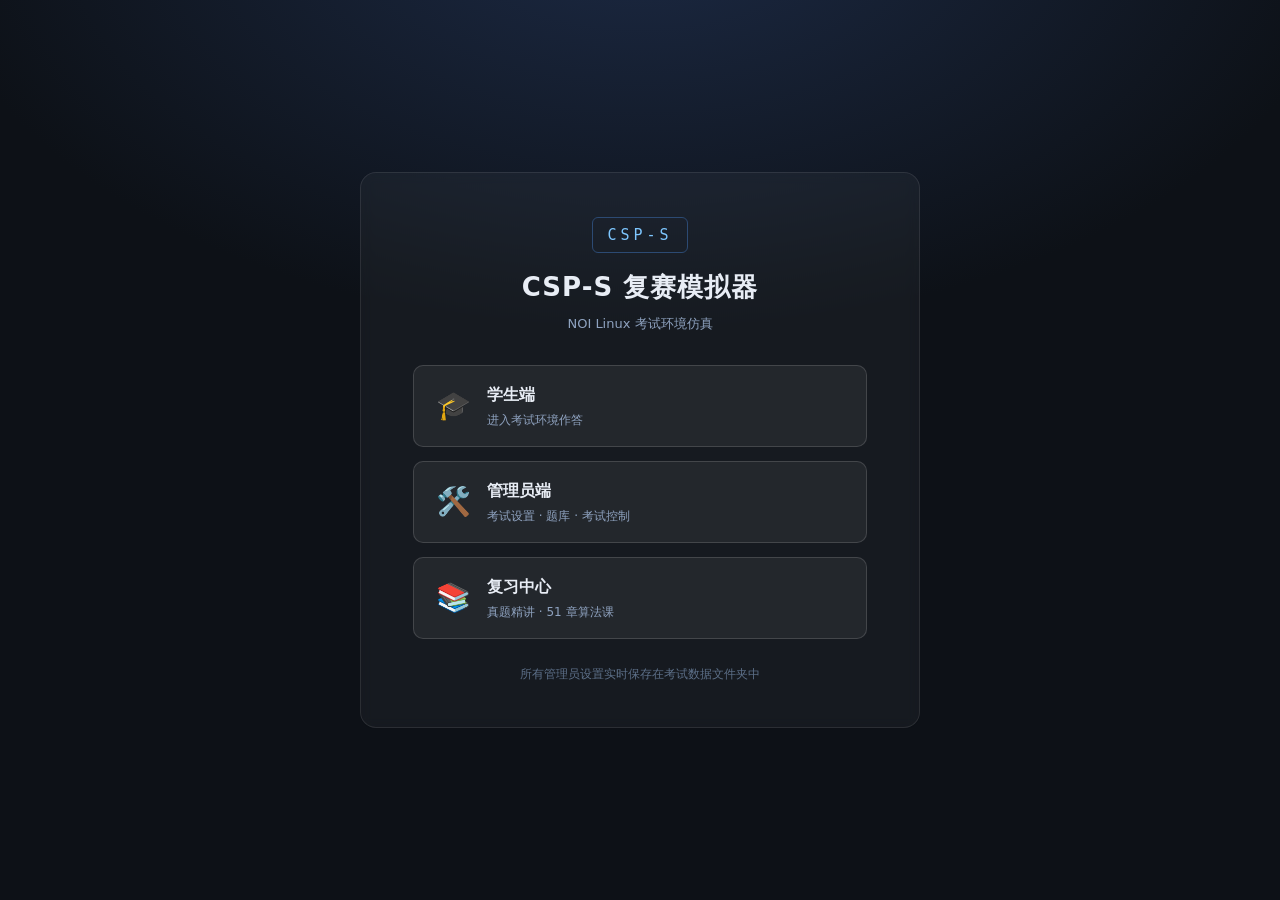
==== index.html @ 973e023f "考生端重构：NOI Linux 2.0 仿真桌面（GNOME Flashback 双面板 + 真实编译链路）" ====
<!DOCTYPE html>
<html lang="zh-CN">
<head>
<meta charset="UTF-8">
<meta name="viewport" content="width=device-width, initial-scale=1">
<title>CSP-S 复赛模拟器</title>
<link rel="stylesheet" href="style.css">
</head>
<body>

<!-- ═══════════════ 全局加载动画 ═══════════════ -->
<div id="globalLoading" class="g-loading hidden">
  <div class="g-spin"></div>
  <div class="g-loading-text" id="globalLoadingText">加载中…</div>
  <div class="g-loading-file" id="globalLoadingFile"></div>
  <div class="g-bar"><div class="g-bar-fill" id="globalLoadingBar"></div></div>
  <div class="g-pct" id="globalLoadingPct"></div>
</div>

<!-- ═══════════════ 开始界面 ═══════════════ -->
<div id="startScreen" class="screen">
  <div class="boot-stars"></div>
  <div class="boot-card">
    <div class="boot-logo">CSP-S</div>
    <h1>CSP-S 复赛模拟器</h1>
    <p class="boot-sub">NOI Linux 考试环境仿真</p>
    <div class="boot-choices">
      <button class="boot-btn" id="btnEnterStudent">
        <span class="boot-ico">🎓</span>
        <span class="boot-txt"><b>学生端</b><i>进入考试环境作答</i></span>
      </button>
      <button class="boot-btn" id="btnEnterAdmin">
        <span class="boot-ico">🛠️</span>
        <span class="boot-txt"><b>管理员端</b><i>考试设置 · 题库 · 考试控制</i></span>
      </button>
      <button class="boot-btn" id="btnEnterReview" onclick="location.href = location.protocol === 'file:' ? 'study/index.html' : 'study/'">
        <span class="boot-ico">📚</span>
        <span class="boot-txt"><b>复习中心</b><i>真题精讲 · 51 章算法课</i></span>
      </button>
    </div>
    <p class="boot-foot">所有管理员设置实时保存在考试数据文件夹中</p>
  </div>
</div>

<!-- ═══════════════ 管理员端 ═══════════════ -->
<div id="adminApp" class="screen hidden">
  <aside class="adm-side">
    <div class="adm-brand">CSP-S 模拟器<br><span>管理员控制台</span></div>
    <nav class="adm-nav">
      <button class="adm-navbtn active" data-view="settings">考试设置</button>
      <button class="adm-navbtn" data-view="problems">题目管理</button>
      <button class="adm-navbtn" data-view="control">考试控制</button>
      <button class="adm-navbtn" data-view="subs">提交记录</button>
    </nav>
    <div class="adm-folder">
      <div class="adm-folder-title">考试数据文件夹</div>
      <div id="folderStatus" class="adm-folder-status">未连接</div>
      <button id="btnConnectFolder" class="btn btn-sm">选择文件夹…</button>
      <div class="adm-folder-hint">设置 / 题库 / 状态实时写盘</div>
    </div>
    <button id="btnAdminExit" class="adm-exit">← 返回开始界面</button>
  </aside>
  <main class="adm-main">
    <section id="view-settings" class="adm-view">
      <h2>考试设置</h2>
      <div class="form-grid">
        <label>考试名称<input type="text" id="setExamName"></label>
        <label>考试时长（分钟）<input type="number" id="setDuration" min="10" max="600"></label>
        <label>计时开始方式
          <select id="setStartMode">
            <option value="auto">学生进入考试环境即开始计时</option>
            <option value="manual">管理员手动开始（考试控制页）</option>
            <option value="scheduled">定时开始</option>
          </select>
        </label>
        <label id="rowScheduled" class="hidden">定时开始时间<input type="datetime-local" id="setScheduledAt"></label>
        <label class="chk"><input type="checkbox" id="setAllowJudge"> 允许学生在 IDE 中本地评测（CSP-S 评测面板）</label>
        <label class="chk"><input type="checkbox" id="setAllowCopy"> 允许 IDE 内复制 / 粘贴</label>
        <label class="chk"><input type="checkbox" id="setWatermark"> 桌面显示准考证水印</label>
      </div>
      <label class="lbl-block">考试须知（学生桌面可查看）<textarea id="setNotice" rows="5"></textarea></label>
      <div class="save-indicator" id="saveIndicator">● 所有更改已实时保存</div>

      <div class="publish-card">
        <h3 class="publish-h">📦 发布考试数据到仓库</h3>
        <p class="dim">把当前「考试设置 + 题库」写入 GitHub 仓库 <code>exam/data.json</code>。学生打开在线链接即自动载入，无需再连接本地文件夹。</p>
        <label class="lbl-block">GitHub Token（仅存本机，绝不进代码）
          <input type="password" id="setGhToken" placeholder="ghp_… 用完可在 GitHub 注销" autocomplete="off">
        </label>
        <div class="publish-actions">
          <button class="btn btn-primary" id="btnPublish">发布到仓库</button>
          <button class="btn" id="btnPull">从仓库拉取</button>
          <span class="dim" id="publishStatus"></span>
        </div>
        <p class="dim small">写入需要你的 token（仓库为 public，数据本就公开，仅「写」需要权限）。也可用「导出考试包」下载 JSON 后自行提交到仓库。</p>
      </div>
    </section>

    <section id="view-problems" class="adm-view hidden">
      <h2>题目管理</h2>
      <div class="sets-row" id="setsRow"></div>
      <div class="prob-toolbar">
        <label class="btn btn-sm">＋ 导入题目<input type="file" id="importFiles" multiple class="visually-hidden"></label>
        <button class="btn btn-sm" id="btnExportPack">导出考试包</button>
        <button class="btn btn-sm" id="btnResetBank">恢复内置题库</button>
        <span class="dim" id="probSummary"></span>
      </div>
      <div id="probList" class="prob-list"></div>
      <p class="dim">导入说明：选择多个文件，按文件名自动归组 —— 题面文件 <code>题名.pdf / .html / .txt / .md</code>，测试点 <code>题名1.in / 题名1.out（或 .ans）</code>；也支持导入本系统导出的 <code>.json</code> 题目文件。</p>
    </section>

    <section id="view-control" class="adm-view hidden">
      <h2>考试控制</h2>
      <div class="ctrl-card" id="ctrlCard"></div>
      <div class="ctrl-actions">
        <button class="btn btn-primary" id="btnStartExam">▶ 开始考试</button>
        <button class="btn btn-warn" id="btnEndExam">■ 提前结束</button>
        <button class="btn btn-danger" id="btnResetExam">重置考试数据</button>
      </div>
      <h3 class="mt">当前配置摘要</h3>
      <div id="ctrlSummary" class="summary"></div>
    </section>

    <section id="view-subs" class="adm-view hidden">
      <h2>提交记录</h2>
      <div class="prob-toolbar"><button class="btn btn-sm" id="btnClearSubs">清空记录</button><span class="dim" id="subSummary"></span></div>
      <div id="subList"></div>
    </section>
  </main>
</div>

<!-- ═══════════════ 学生登录 ═══════════════ -->
<div id="studentLogin" class="screen hidden">
  <div class="login-card">
    <div class="login-head">
      <div class="login-title" id="loginExamName">CSP-S 复赛模拟考试</div>
      <div class="login-sub" id="loginStatus"></div>
    </div>
    <div id="loginNoData" class="hidden">
      <p class="dim">未检测到本机考试配置。请选择管理员设置的「考试数据文件夹」，或导入考试包文件。</p>
      <div class="login-btns">
        <label class="btn btn-primary">选择考试文件夹…<input type="file" id="loginPickFolder" class="visually-hidden"></label>
        <label class="btn">导入考试包…<input type="file" id="loginImportPack" accept=".json" class="visually-hidden"></label>
      </div>
    </div>
    <form id="loginForm" class="hidden">
      <label>姓名<input type="text" id="loginName" autocomplete="off" placeholder="真实姓名"></label>
      <label>准考证号<input type="text" id="loginId" autocomplete="off" placeholder="如 GZ-2026-001"></label>
      <div id="loginFolderRow" class="hidden login-btns">
        <button type="button" class="btn btn-sm" id="btnRelinkFolder">重新连接考试文件夹</button>
      </div>
      <button type="submit" class="btn btn-primary btn-lg" id="btnLoginEnter">进 入 考 试</button>
      <p class="dim center">进入后即进入仿真考试环境，请遵守考试纪律</p>
    </form>
    <button id="btnLoginExit" class="adm-exit" style="margin-top:16px">← 返回开始界面</button>
  </div>
</div>

<!-- ═══════════════ 学生考试桌面（NOI Linux 2.0 / GNOME Flashback） ═══════════════ -->
<div id="studentApp" class="screen hidden">
  <div id="sWatermark" class="s-watermark hidden"></div>

  <!-- 顶部面板：应用程序 · 位置 · 系统状态区 -->
  <div id="sTop" class="gp-top">
    <button class="gp-menu" id="sAppBtn"><span class="gp-mark"></span>应用程序</button>
    <button class="gp-menu" id="sPlacesBtn">位置</button>
    <div class="gp-title" id="sExamTag">NOI Linux 2.0</div>
    <div class="gp-topright">
      <span class="gp-tray-ico" id="sNetIco" title="有线网络：已连接（无互联网访问）"></span>
      <span class="gp-tray-ico" id="sVolIco" title="音量 60%"></span>
      <span class="s-remain" id="sRemain">--:--:--</span>
      <span class="s-clock" id="sClock">--:--</span>
      <button class="gp-sys" id="sSysBtn" title="系统菜单">⏻</button>
    </div>
  </div>

  <div id="sDesktop" class="s-desktop"></div>

  <!-- 底部面板：窗口列表 -->
  <div id="sBottom" class="gp-bottom">
    <button class="gp-showdesk" id="sShowDesk" title="显示桌面 (Ctrl+D)">▤</button>
    <div class="gp-tasks" id="sTaskWins"></div>
    <div class="gp-ws" title="工作区"><span class="ws on"></span><span class="ws"></span></div>
  </div>

  <!-- 弹出菜单 / 右键菜单 -->
  <div id="sPop" class="gp-pop hidden"></div>
  <div id="sCtx" class="gp-ctx hidden"></div>

  <div id="sWaitOverlay" class="s-overlay hidden">
    <div class="s-overlay-card">
      <h2 id="waitTitle">考试尚未开始</h2>
      <p id="waitText" class="dim">请等待监考老师发出开考指令…</p>
      <div class="wait-count" id="waitCount"></div>
    </div>
  </div>

  <div id="sEndOverlay" class="s-overlay hidden">
    <div class="s-overlay-card">
      <h2 id="endTitle">考试已结束</h2>
      <p id="endText" class="dim"></p>
      <div id="endReceipt" class="end-receipt hidden"></div>
      <button class="btn" id="btnEndBack">返回开始界面</button>
    </div>
  </div>
</div>

<script src="util.js"></script>
<script src="store.js"></script>
<script src="problems.js"></script>
<script src="reviews.js"></script>
<script src="admin.js"></script>
<script src="desktop.js"></script>
<script src="student.js"></script>
</body>
</html>
---- style.css ----
/* ============ 基础 ============ */
*{ box-sizing:border-box; }
html,body{ height:100%; margin:0; }
body{
  font:14px/1.6 "PingFang SC","Microsoft YaHei","Noto Sans CJK SC",system-ui,sans-serif;
  color:#222; background:#0d1117; overflow:hidden;
}
.hidden{ display:none !important; }
.dim{ color:#888; font-size:12.5px; }
.center{ text-align:center; }
.mt{ margin-top:24px; }
code{ background:#f0f0f0; padding:1px 5px; border-radius:3px; font-size:12px; }
.visually-hidden{ position:absolute; width:1px; height:1px; opacity:0; overflow:hidden; }

button{ font:inherit; cursor:pointer; }
input,select,textarea{ font:inherit; }

.btn{
  display:inline-flex; align-items:center; gap:6px; justify-content:center;
  padding:7px 16px; border:1px solid #c9ced6; border-radius:6px;
  background:#fff; color:#222; text-decoration:none; user-select:none;
}
.btn:hover{ background:#f2f4f8; }
.btn-primary{ background:#2f6fed; border-color:#2f6fed; color:#fff; }
.btn-primary:hover{ background:#255bd0; }
.btn-warn{ background:#fff7ed; border-color:#f5a623; color:#9a5b00; }
.btn-warn:hover{ background:#ffefd6; }
.btn-danger{ background:#fff1f0; border-color:#e05252; color:#c22f2f; }
.btn-danger:hover{ background:#ffe3e1; }
.btn-sm{ padding:4px 10px; font-size:12.5px; }
.btn-lg{ padding:11px 20px; font-size:15px; }

/* ============ 模态框 / 提示 ============ */
.modal-wrap{
  position:fixed; inset:0; z-index:9000; background:rgba(0,0,0,.45);
  display:flex; align-items:center; justify-content:center;
}
.modal-box{
  background:#fff; border-radius:10px; width:min(640px,92vw);
  max-height:86vh; display:flex; flex-direction:column; overflow:hidden;
  box-shadow:0 18px 50px rgba(0,0,0,.35);
}
.modal-wide{ width:min(920px,94vw); }
.modal-head{
  display:flex; align-items:center; justify-content:space-between;
  padding:12px 18px; border-bottom:1px solid #e5e8ee; font-weight:600;
}
.modal-x{ border:0; background:none; font-size:15px; color:#888; }
.modal-x:hover{ color:#222; }
.modal-body{ padding:16px 18px; overflow:auto; }
.toast{
  position:fixed; left:50%; bottom:40px; transform:translateX(-50%) translateY(10px);
  background:#333; color:#fff; padding:9px 18px; border-radius:8px; font-size:13px;
  opacity:0; transition:.25s; z-index:9500; pointer-events:none;
}
.toast.show{ opacity:1; transform:translateX(-50%) translateY(0); }
.toast-ok{ background:#1f7a3d; }
.toast-err{ background:#c0392b; }

/* ============ 开始界面 ============ */
.screen{ position:absolute; inset:0; }
#startScreen{
  background:radial-gradient(1200px 700px at 50% -10%, #1c2a45 0%, #0d1117 60%);
  display:flex; align-items:center; justify-content:center; overflow:auto;
}
.boot-card{
  text-align:center; color:#e8edf5; padding:44px 52px; border-radius:16px;
  background:rgba(255,255,255,.04); border:1px solid rgba(255,255,255,.09);
  backdrop-filter:blur(6px); width:min(560px,94vw);
}
.boot-logo{
  font-family:Consolas,monospace; font-size:15px; letter-spacing:4px; color:#7ec7ff;
  border:1px solid #2c4a73; border-radius:6px; display:inline-block; padding:5px 14px; margin-bottom:14px;
}
.boot-card h1{ margin:0 0 6px; font-size:26px; letter-spacing:1px; }
.boot-sub{ color:#8fa3c0; margin:0 0 30px; font-size:13px; }
.boot-choices{ display:flex; flex-direction:column; gap:14px; }
.boot-btn{
  display:flex; align-items:center; gap:16px; text-align:left;
  background:rgba(255,255,255,.06); color:#e8edf5; border:1px solid rgba(255,255,255,.14);
  border-radius:10px; padding:16px 22px; transition:.15s;
}
.boot-btn:hover{ background:rgba(255,255,255,.12); border-color:#4d80c9; transform:translateY(-1px); }
.boot-ico{ font-size:28px; }
.boot-txt b{ display:block; font-size:16px; }
.boot-txt i{ font-style:normal; font-size:12px; color:#8fa3c0; }
.boot-foot{ margin:26px 0 0; font-size:11.5px; color:#5d7089; }

/* ============ 管理员端 ============ */
#adminApp{ display:flex; background:#f4f6fa; }
.adm-side{
  width:230px; flex:0 0 auto; background:#182233; color:#cfd9ea;
  display:flex; flex-direction:column; padding:18px 14px;
}
.adm-brand{ font-weight:700; font-size:16px; margin-bottom:22px; }
.adm-brand span{ font-size:11.5px; color:#7d90ad; font-weight:400; }
.adm-nav{ display:flex; flex-direction:column; gap:4px; flex:1; }
.adm-navbtn{
  text-align:left; background:none; border:0; color:#aebad0; padding:9px 12px;
  border-radius:7px; font-size:13.5px;
}
.adm-navbtn:hover{ background:rgba(255,255,255,.08); color:#fff; }
.adm-navbtn.active{ background:#2f6fed; color:#fff; }
.adm-folder{
  border:1px solid rgba(255,255,255,.14); border-radius:8px; padding:10px 12px; margin-bottom:12px;
  font-size:12px;
}
.adm-folder-title{ font-weight:600; margin-bottom:4px; color:#e6ecf6; }
.adm-folder-status{ color:#8fd694; margin-bottom:8px; word-break:break-all; }
.adm-folder-status.off{ color:#f0a05a; }
.adm-folder-hint{ color:#6d7f9b; font-size:11px; margin-top:6px; }
.adm-exit{
  background:none; border:0; color:#7d90ad; text-align:left; padding:6px 2px; font-size:12.5px;
}
.adm-exit:hover{ color:#fff; }
.adm-main{ flex:1; overflow:auto; padding:28px 36px 60px; }
.adm-view h2{ margin:0 0 20px; font-size:20px; }
.adm-view h3{ font-size:15px; margin:18px 0 10px; }

.form-grid{ display:grid; grid-template-columns:repeat(2,minmax(240px,420px)); gap:14px 28px; }
.form-grid label, .lbl-block{ display:flex; flex-direction:column; gap:5px; font-size:13px; color:#444; font-weight:600; }
.form-grid input, .form-grid select, .lbl-block textarea{
  padding:8px 10px; border:1px solid #c9ced6; border-radius:6px; font-weight:400; background:#fff;
}
.form-grid input:focus, .form-grid select:focus, .lbl-block textarea:focus{ outline:2px solid #b9cffa; border-color:#2f6fed; }
.form-grid label.chk{ flex-direction:row; align-items:center; font-weight:400; gap:8px; }
.form-grid label.chk input{ width:16px; height:16px; }
.lbl-block{ margin-top:16px; max-width:640px; }
.lbl-block textarea{ resize:vertical; }
.save-indicator{ margin-top:18px; color:#1f7a3d; font-size:12.5px; }

.sets-row{ display:flex; gap:10px; flex-wrap:wrap; margin-bottom:16px; }
.sets-row .btn.active{ background:#2f6fed; border-color:#2f6fed; color:#fff; }
.prob-toolbar{ display:flex; align-items:center; gap:10px; margin-bottom:14px; flex-wrap:wrap; }
.prob-list{ display:flex; flex-direction:column; gap:10px; max-width:860px; }
.prob-row{
  display:flex; align-items:center; gap:12px; background:#fff; border:1px solid #e1e5ec;
  border-radius:9px; padding:11px 16px;
}
.prob-row.off{ opacity:.5; }
.prob-row .prob-name{ font-family:Consolas,monospace; font-weight:700; min-width:90px; }
.prob-row .prob-title{ flex:1; }
.prob-row .badge{
  font-size:11px; padding:2px 8px; border-radius:10px; background:#eef2fb; color:#3b5f9e;
}
.prob-row .badge.builtin{ background:#e8f7ee; color:#1f7a3d; }
.prob-row input[type=number]{ width:76px; padding:3px 6px; border:1px solid #c9ced6; border-radius:5px; }
.prob-row .link{ background:none; border:0; color:#2f6fed; padding:3px 6px; font-size:12.5px; }
.prob-row .link:hover{ text-decoration:underline; }
.prob-row .link.del{ color:#c0392b; }

.ctrl-card{
  background:#fff; border:1px solid #e1e5ec; border-radius:10px; padding:18px 22px;
  max-width:640px; font-size:14px;
}
.ctrl-status{ font-size:17px; font-weight:700; margin-bottom:8px; }
.st-notstarted{ color:#8a6d1a; } .st-running{ color:#1f7a3d; } .st-ended{ color:#c0392b; }
.ctrl-actions{ display:flex; gap:12px; margin:20px 0 8px; flex-wrap:wrap; }
.summary{ background:#fff; border:1px solid #e1e5ec; border-radius:10px; padding:14px 20px; max-width:640px; font-size:13px; }
.summary b{ display:inline-block; min-width:110px; color:#666; font-weight:400; }

.sub-table{ width:100%; max-width:1000px; border-collapse:collapse; background:#fff; border-radius:10px; overflow:hidden; }
.sub-table th,.sub-table td{ text-align:left; padding:9px 14px; border-bottom:1px solid #eef1f5; font-size:13px; }
.sub-table th{ background:#f7f9fc; font-weight:600; color:#555; }
.sub-table code{ white-space:pre-wrap; word-break:break-all; }

/* ============ 学生登录 ============ */
#studentLogin{
  background:radial-gradient(900px 600px at 50% 0%, #20293c 0%, #0d1117 65%);
  display:flex; align-items:center; justify-content:center; overflow:auto;
}
.login-card{
  width:min(430px,94vw); background:#fff; border-radius:14px; padding:30px 34px 26px;
  box-shadow:0 20px 60px rgba(0,0,0,.5);
}
.login-head{ text-align:center; margin-bottom:22px; }
.login-title{ font-size:20px; font-weight:700; }
.login-sub{ color:#1f7a3d; font-size:12.5px; margin-top:4px; }
#loginForm label{ display:flex; flex-direction:column; gap:5px; font-size:13px; color:#444; font-weight:600; margin-bottom:14px; }
#loginForm input{ padding:9px 12px; border:1px solid #c9ced6; border-radius:6px; font-weight:400; font-size:14px; }
#loginForm input:focus{ outline:2px solid #b9cffa; border-color:#2f6fed; }
#loginForm .btn-lg{ width:100%; margin-top:6px; }
.login-btns{ display:flex; gap:10px; margin:12px 0; flex-wrap:wrap; }

/* ============ 学生考试桌面（NOI Linux 2.0 / GNOME Flashback） ============ */
#studentApp{ background:#3f4d57; }

/* ---- 上下两条面板 ---- */
.gp-top,.gp-bottom{
  position:absolute; left:0; right:0; z-index:7000; height:26px;
  display:flex; align-items:center; gap:4px; padding:0 6px;
  background:linear-gradient(#404040,#383838); color:#e8e8e8;
  font-size:12px; border-bottom:1px solid #232323;
}
.gp-top{ top:0; }
.gp-bottom{ bottom:0; border-bottom:0; border-top:1px solid #232323; }
.gp-menu{
  height:20px; padding:0 9px; border:0; border-radius:3px; background:transparent;
  color:#eaeaea; font:12px/20px inherit; cursor:default; display:flex; align-items:center; gap:5px;
}
.gp-menu:hover,.gp-menu.active{ background:#565656; }
.gp-mark{ width:9px; height:9px; border-radius:2px; background:#e0a33e; display:inline-block; }
.gp-title{
  position:absolute; left:50%; transform:translateX(-50%);
  font-size:12px; color:#d8d8d8; letter-spacing:.3px; max-width:44%;
  overflow:hidden; text-overflow:ellipsis; white-space:nowrap; pointer-events:none;
}
.gp-topright{ margin-left:auto; display:flex; align-items:center; gap:10px; }
.gp-tray-ico{ width:15px; height:15px; opacity:.85; display:inline-flex; align-items:center; justify-content:center; }
.gp-tray-ico svg{ width:17px; height:17px; }
.gp-sys{
  width:22px; height:20px; border:0; border-radius:3px; background:transparent;
  color:#e8e8e8; font-size:12px; line-height:1; cursor:default;
}
.gp-sys:hover{ background:#8a3a3a; }
.s-remain{ font-size:11.5px; font-weight:700; color:#8ee39a; font-family:Consolas,monospace; }
.s-remain.warn{ color:#f5c033; }
.s-remain.crit{ color:#ff7b6e; animation:blink 1s step-start infinite; }
@keyframes blink{ 50%{ opacity:.35; } }
.s-clock{ font-size:12px; color:#e2e2e2; font-family:Consolas,monospace; }

/* ---- 桌面 ---- */
.s-desktop{
  position:absolute; inset:26px 0 26px 0; padding:14px 12px;
  display:flex; flex-direction:column; flex-wrap:wrap; align-content:flex-start; align-items:flex-start;
  gap:4px; overflow:hidden; background:#4a5a66;
  transition:background .3s ease;
}
.s-desktop[data-wall="plain"]{ background:linear-gradient(165deg,#5b6b77 0%,#3f4d57 100%); }
.s-desktop[data-wall="slate"]{ background:linear-gradient(165deg,#44586d,#2b3947); }
.s-desktop[data-wall="noi"]{ background:radial-gradient(circle at 28% 18%,#20405f,#0d1a28 72%); }
.s-desktop[data-wall="noi"]::after{
  content:'NOI'; position:absolute; right:36px; bottom:22px; font-size:120px; font-weight:800;
  color:rgba(255,255,255,.035); letter-spacing:6px; pointer-events:none;
}
.s-desktop[data-wall="olive"]{ background:linear-gradient(165deg,#4c5442,#31382b); }
.s-desktop[data-wall="warm"]{ background:linear-gradient(165deg,#5e4b3f,#382d26); }

.s-icon{
  width:92px; padding:6px 4px 5px; display:flex; flex-direction:column; align-items:center; gap:5px;
  color:#fff; cursor:default; border:1px solid transparent; border-radius:4px; user-select:none;
  text-align:center; flex:0 0 auto;
}
.s-icon:hover{ background:rgba(255,255,255,.10); }
.s-icon.selected{ background:rgba(120,170,230,.30); border-color:rgba(180,215,255,.55); }
.s-icon .ico{ width:44px; height:44px; display:flex; align-items:center; justify-content:center; }
.s-icon .ico svg{ width:44px; height:44px; filter:drop-shadow(0 2px 3px rgba(0,0,0,.45)); }
.s-icon .lbl{
  font-size:11.5px; line-height:1.35; text-shadow:0 1px 2px rgba(0,0,0,.75); word-break:break-all;
  max-height:3.6em; overflow:hidden;
}
.s-watermark{
  position:absolute; inset:26px 0 26px 0; z-index:6; pointer-events:none; overflow:hidden;
  opacity:.055; font-size:26px; color:#fff; font-weight:700; line-height:2.2; letter-spacing:3px;
  transform:rotate(-24deg) scale(1.4); white-space:pre-wrap;
}

/* ---- 底部窗口列表 ---- */
.gp-showdesk{
  width:26px; height:20px; border:1px solid #2a2a2a; border-radius:3px; background:#4b4b4b;
  color:#e2e2e2; font-size:11px; line-height:1; cursor:default;
}
.gp-showdesk:hover{ background:#5c5c5c; }
.gp-tasks{ flex:1; display:flex; gap:4px; overflow:hidden; align-items:center; }
.s-taskbtn{
  display:flex; align-items:center; gap:6px; max-width:190px; overflow:hidden;
  background:#474747; border:1px solid #2b2b2b; color:#e0e0e0;
  font-size:11.5px; padding:0 9px; height:20px; border-radius:3px; cursor:default;
}
.s-taskbtn:hover{ background:#565656; }
.s-taskbtn.active{ background:#6d6d6d; border-color:#8a8a8a; color:#fff; }
.s-taskbtn.min{ opacity:.6; }
.s-taskbtn span{ overflow:hidden; text-overflow:ellipsis; white-space:nowrap; }
.s-taskbtn .tsk-svg{ width:13px; height:13px; flex:none; }

/* ---- 窗口（Ubuntu Ambiance 风标题栏） ---- */
.s-win{
  position:absolute; min-width:340px; min-height:200px; z-index:100;
  background:#f2f2f2; border-radius:5px; box-shadow:0 12px 36px rgba(0,0,0,.55);
  display:flex; flex-direction:column; overflow:hidden; border:1px solid #1c1c1c;
}
.s-win.maxed{ border-radius:0; box-shadow:none; }
.s-win-head{
  height:30px; flex:0 0 auto; display:flex; align-items:center; gap:7px; padding:0 6px 0 9px;
  background:linear-gradient(#484848,#3a3a3a); border-bottom:1px solid #232323;
  cursor:move; user-select:none; font-size:12.5px; color:#ededed;
}
.s-win.focused .s-win-head{ background:linear-gradient(#575757,#454545); }
.s-win-head .win-ico{ width:15px; height:15px; display:flex; align-items:center; justify-content:center; }
.s-win-head .win-ico svg{ width:15px; height:15px; }
.s-win-head .win-title{ flex:1; overflow:hidden; text-overflow:ellipsis; white-space:nowrap; font-weight:600; letter-spacing:.2px; }
.win-btns{ display:flex; gap:4px; align-items:center; }
.win-btn{
  width:20px; height:20px; border:1px solid #2b2b2b; border-radius:50%; background:#5c5c5c;
  font-size:10px; line-height:1; color:#e8e8e8; display:flex; align-items:center; justify-content:center;
  padding:0;
}
.win-btn:hover{ background:#707070; }
.win-btn.close{ background:#6a5a5a; }
.win-btn.close:hover{ background:#c8443c; border-color:#a53a33; color:#fff; }
.s-win-body{ flex:1; min-height:0; display:flex; flex-direction:column; overflow:hidden; position:relative; }

/* ---- 题面文档 ---- */
.pdf-bar{
  flex:0 0 auto; display:flex; align-items:center; gap:10px; padding:5px 12px;
  background:#cfd6df; border-bottom:1px solid #aab4c0; font-size:12px; color:#333;
}
.pdf-bar .pdf-name{ font-family:Consolas,monospace; font-weight:700; }
.pdf-body{ flex:1; overflow:auto; background:#fff; }
.prob-doc{ padding:34px 44px 60px; max-width:860px; margin:0 auto; font-size:14px; line-height:1.8; }
.prob-doc h2{ font-size:20px; margin:0 0 18px; padding-bottom:10px; border-bottom:2px solid #333; }
.prob-doc h3{ font-size:15.5px; margin:22px 0 8px; }
.prob-doc h4{ margin:0 0 6px; font-size:12.5px; color:#666; }
.prob-doc pre{
  background:#f6f7f9; border:1px solid #e2e5ea; border-radius:5px; padding:10px 12px;
  font:12.5px/1.55 Consolas,monospace; white-space:pre-wrap; word-break:break-all; margin:4px 0;
}
.prob-doc .sample-io{ display:flex; gap:14px; }
.prob-doc .sample-io > div{ flex:1; min-width:0; }
.prob-doc p{ margin:6px 0; }
.prob-doc iframe{ width:100%; height:100%; border:0; display:block; }

/* ---- 压缩包查看器 ---- */
.zip-list{ flex:1; overflow:auto; background:#fff; padding:12px; }
.zip-row{
  display:flex; align-items:center; gap:10px; padding:7px 10px; border-radius:6px; cursor:default; font-size:13px;
}
.zip-row:hover{ background:#eef3fa; }
.zip-row .zi{ font-size:20px; }
.zip-row .zname{ font-family:Consolas,monospace; }
.zip-row .zmeta{ margin-left:auto; color:#999; font-size:11.5px; }
.zip-row .zdir{ font-weight:700; }

/* ---- IDE 窗口 ---- */
.ide-bar{
  flex:0 0 auto; display:flex; align-items:center; gap:10px; padding:5px 12px;
  background:#dde3ea; border-bottom:1px solid #b8c2cf; font-size:12.5px;
}
.ide-bar select{ padding:3px 8px; border:1px solid #b3bdc9; border-radius:5px; background:#fff; }
.ide-bar .save-dot{ font-size:11.5px; color:#666; }
.ide-frame{ flex:1; border:0; width:100%; background:#fff; }

/* ---- 终端 ---- */
.term{
  flex:1; background:#101418; color:#c9e8b8; font:13px/1.55 Consolas,"Courier New",monospace;
  padding:10px 12px; overflow:auto; white-space:pre-wrap; word-break:break-all;
}
.term .t-in{ color:#eaf5e2; }
.term-input-row{ display:flex; flex:0 0 auto; background:#101418; border-top:1px solid #222; padding:6px 12px; gap:8px; }
.term-input-row .prompt{ color:#7fd08a; font:13px Consolas,monospace; }
.term-input-row input{
  flex:1; background:transparent; border:0; outline:0; color:#eaf5e2;
  font:13px Consolas,monospace;
}

/* ---- 文本查看窗口 ---- */
.txt-view{
  flex:1; background:#fff; padding:16px 20px; overflow:auto;
  font:13px/1.7 Consolas,monospace; white-space:pre-wrap; word-break:break-all;
}

/* ---- 交卷窗口 ---- */
.submit-pane{ flex:1; overflow:auto; padding:18px 22px; background:#fff; }
.submit-pane h4{ margin:0 0 10px; font-size:14px; }
.submit-table{ width:100%; border-collapse:collapse; margin-bottom:18px; }
.submit-table th,.submit-table td{ text-align:left; padding:8px 10px; border-bottom:1px solid #eef1f5; font-size:13px; }
.submit-table th{ background:#f7f9fc; }
.tag-ok{ color:#1f7a3d; } .tag-no{ color:#c0392b; }
.submit-warn{ background:#fff8e6; border:1px solid #f0d98c; border-radius:7px; padding:10px 14px; font-size:12.5px; color:#6b5416; margin-bottom:14px; }

/* ---- 覆盖层 ---- */
.s-overlay{
  position:absolute; inset:0; z-index:8000; background:rgba(8,14,24,.9);
  display:flex; align-items:center; justify-content:center;
}
.s-overlay-card{
  text-align:center; color:#e8edf5; width:min(460px,92vw);
  background:rgba(255,255,255,.05); border:1px solid rgba(255,255,255,.12);
  border-radius:14px; padding:36px 40px;
}
.s-overlay-card h2{ margin:0 0 10px; font-size:22px; }
.wait-count{ font:26px Consolas,monospace; color:#7ec7ff; margin-top:14px; min-height:34px; }
.end-receipt{
  text-align:left; background:rgba(255,255,255,.06); border-radius:8px; padding:14px 18px;
  margin:14px 0; font-size:13px; max-height:220px; overflow:auto;
}

@media (max-width:860px){
  .form-grid{ grid-template-columns:1fr; }
  .adm-main{ padding:18px; }
}

/* ═══════════════ 复习端 ═══════════════ */
#reviewApp{ display:flex; flex-direction:column; height:100%; background:#f4f6fb; }

/* ═══════════════ 全局加载动画 ═══════════════ */
.g-loading{ position:fixed; inset:0; z-index:9999; background:rgba(9,12,17,.97); backdrop-filter:blur(4px); display:flex; flex-direction:column; align-items:center; justify-content:center; gap:18px; }
.g-spin{ width:48px; height:48px; border:4px solid rgba(255,255,255,.18); border-top-color:#5b9bff; border-radius:50%; animation:gspin .9s linear infinite; }
@keyframes gspin{ to{ transform:rotate(360deg); } }
.g-loading-text{ color:#e8edf5; font-size:14.5px; letter-spacing:.5px; background:rgba(255,255,255,.07); padding:9px 20px; border-radius:22px; border:1px solid rgba(255,255,255,.1); }
.g-loading-file{ color:#9fb4d6; font-size:13px; font-family:ui-monospace,Menlo,Consolas,monospace; opacity:.9; }
.g-bar{ width:240px; max-width:60vw; height:6px; border-radius:6px; background:rgba(255,255,255,.12); overflow:hidden; }
.g-bar-fill{ height:100%; width:0; background:linear-gradient(90deg,#5b9bff,#7ed0ff); border-radius:6px; transition:width .25s ease; }
.g-bar.g-bar-indet .g-bar-fill{ width:40%; animation:gindet 1.1s ease-in-out infinite; }
@keyframes gindet{ 0%{ margin-left:-40%; } 100%{ margin-left:100%; } }
.g-pct{ color:#7ed0ff; font-size:12.5px; font-family:ui-monospace,Menlo,Consolas,monospace; letter-spacing:1px; min-height:16px; }
.rev-top{
  display:flex; align-items:center; gap:16px; padding:10px 20px;
  background:#fff; border-bottom:1px solid #e3e8f0; box-shadow:0 1px 4px rgba(20,40,80,.05);
}
.rev-title{ font-size:17px; font-weight:700; color:#1f3a5f; }
.rev-filters{ margin-left:auto; display:flex; gap:8px; }
.rev-filter{
  border:1px solid #d3dce8; background:#f7f9fc; color:#41597a;
  padding:6px 14px; border-radius:20px; cursor:pointer; font-size:13px; transition:.15s;
}
.rev-filter.active{ background:#1f6feb; border-color:#1f6feb; color:#fff; }
.rev-tools{ margin-left:auto; display:flex; align-items:center; gap:8px; }
.rev-search{
  width:260px; padding:7px 14px; border:1px solid #d3dce8; border-radius:20px;
  background:#f7f9fc; color:#25384f; font-size:13px; outline:none; transition:.15s;
}
.rev-search:focus{ border-color:#1f6feb; background:#fff; box-shadow:0 0 0 3px rgba(31,111,235,.1); }
.rev-group{
  margin:14px 0 8px; padding-left:4px; font-size:12px; font-weight:700;
  color:#7b8ca6; letter-spacing:.5px;
}
.rev-group:first-child{ margin-top:2px; }
.rev-body{ flex:1; display:flex; min-height:0; }
.rev-list{
  width:300px; flex:none; overflow-y:auto; background:#fff; border-right:1px solid #e3e8f0;
  padding:12px;
}
.rev-item{
  display:flex; align-items:center; gap:10px; padding:11px 12px; margin-bottom:8px;
  border:1px solid #e8edf4; border-radius:10px; cursor:pointer; transition:.15s; background:#fbfcfe;
}
.rev-item:hover{ border-color:#b9cdf0; background:#f1f6ff; }
.rev-item.active{ border-color:#1f6feb; background:#eaf2ff; box-shadow:0 0 0 2px rgba(31,111,235,.12) inset; }
.rev-check{ display:flex; align-items:center; }
.rev-check input{ width:16px; height:16px; cursor:pointer; }
.rev-item-main{ flex:1; min-width:0; }
.rev-item-title{ font-weight:600; color:#233a57; font-size:14px; }
.rev-item-meta{ font-size:12px; color:#7e8aa0; margin-top:2px; }
.rev-open{
  flex:none; border:1px solid #1f6feb; background:#fff; color:#1f6feb;
  padding:5px 12px; border-radius:8px; cursor:pointer; font-size:13px;
}
.rev-open:hover{ background:#1f6feb; color:#fff; }
.rev-empty{ color:#9aa6bb; text-align:center; padding:30px 10px; font-size:14px; }
.rev-content{ flex:1; overflow-y:auto; padding:28px 36px; }
.rev-h1{ font-size:26px; color:#16263d; margin:0 0 10px; }
.rev-tags{ display:flex; flex-wrap:wrap; gap:8px; margin-bottom:18px; }
.rev-tag{ background:#eef3fb; color:#3c5a85; border:1px solid #dde7f5; font-size:12px; padding:4px 10px; border-radius:14px; }
.rev-tag-limit{ background:#fff4e8; color:#9a6b2f; border-color:#f3e0c4; }
.rev-block{
  background:#fff; border:1px solid #e7ecf4; border-radius:14px; padding:18px 22px; margin-bottom:18px;
  box-shadow:0 1px 3px rgba(30,60,110,.04);
}
.rev-h2{ font-size:17px; color:#1f3a5f; margin:0 0 10px; }
.rev-p{ color:#33425c; line-height:1.8; margin:0; }
.rev-p code, .rev-block code{ background:#f1f4fa; padding:1px 6px; border-radius:4px; font-family:ui-monospace,Menlo,Consolas,monospace; font-size:13px; color:#c0392b; }
.rev-block code{ color:#b5302a; }
.rev-ul{ margin:0; padding-left:20px; color:#33425c; line-height:1.9; }
.rev-ul li{ margin-bottom:4px; }
.rev-codebar{ display:flex; gap:10px; margin-bottom:10px; }
.rev-pre{
  margin:0; background:#0f1b2d; color:#e6edf6; border-radius:10px; padding:16px 18px;
  overflow-x:auto; font-family:ui-monospace,Menlo,Consolas,monospace; font-size:13px; line-height:1.6;
}
.rev-pre code{ color:inherit; background:none; padding:0; font-family:inherit; }

/* ═══════════════ 发布到仓库 ═══════════════ */
.publish-card{
  margin-top:18px; background:#fbfdff; border:1px solid #d8e6f7; border-radius:12px;
  padding:16px 18px;
}
.publish-h{ font-size:16px; color:#1f3a5f; margin:0 0 6px; }
.publish-card .lbl-block{ display:block; font-size:13px; color:#41597a; margin:10px 0; }
.publish-card input[type=password]{ width:100%; padding:8px 10px; border:1px solid #cdd9ea; border-radius:8px; margin-top:4px; font-family:ui-monospace,Menlo,Consolas,monospace; }
.publish-actions{ display:flex; align-items:center; gap:10px; flex-wrap:wrap; margin-top:4px; }
.publish-card .small{ font-size:12px; margin-top:8px; }

/* ═══════════════ 复习端 · 板块标签与通用板块 ═══════════════ */
.rev-tabs{
  display:flex; gap:6px; padding:10px 20px 0; background:#fff;
  border-bottom:1px solid #e3e8f0; flex-wrap:wrap;
}
.rev-tab{
  border:1px solid #d8e1ee; background:#f7f9fc; color:#41597a;
  padding:8px 16px; border-radius:10px 10px 0 0; cursor:pointer; font-size:14px;
  transition:.15s; margin-bottom:-1px;
}
.rev-tab:hover{ background:#eef3fb; }
.rev-tab.active{ background:#1f6feb; border-color:#1f6feb; color:#fff; box-shadow:0 -2px 6px rgba(31,111,235,.15); }
.rev-tools{ margin-left:auto; display:flex; gap:8px; align-items:center; }
.rev-intro{
  background:linear-gradient(180deg,#eef4ff,#f7faff); border:1px solid #dbe6f7; border-radius:12px;
  padding:14px 18px; margin-bottom:18px; color:#3c557d; line-height:1.8; font-size:14px;
}
.rev-prac{ border:1px solid #e7edf4; border-radius:10px; padding:12px 14px; margin-bottom:12px; background:#fbfdff; }
.rev-prac-q{ color:#233a57; font-weight:600; margin-bottom:8px; line-height:1.7; }
.rev-prac-btn{
  border:1px solid #1f6feb; background:#fff; color:#1f6feb; padding:4px 12px;
  border-radius:8px; cursor:pointer; font-size:13px;
}
.rev-prac-btn:hover{ background:#1f6feb; color:#fff; }
.rev-prac-hint{ margin-top:8px; color:#7a5a1f; background:#fff8ea; border:1px solid #f0e0bf; border-radius:8px; padding:8px 12px; font-size:13px; line-height:1.7; }

/* ═══════════════ 复习中心 · 主页 ═══════════════ */
.rev-home{ flex:1; overflow-y:auto; background:#f4f7fd; }
.rev-home.hidden{ display:none; }
.rh-wrap{ max-width:1080px; margin:0 auto; padding:40px 34px 70px; }

.rh-hero{ display:flex; align-items:center; gap:18px; flex-wrap:wrap; }
.rh-logo{
  width:70px; height:70px; flex:none; border-radius:20px; background:#fff;
  display:flex; align-items:center; justify-content:center;
  box-shadow:0 8px 22px rgba(9,132,227,.18), 0 1px 0 #fff inset;
}
.rh-logo svg{ width:60px; height:60px; }
.rh-brand{ flex:1; min-width:220px; }
.rh-title{
  margin:0; font-size:31px; letter-spacing:-.5px; font-weight:800; color:#182b63;
  line-height:1.15;
}
.rh-title span{
  background:linear-gradient(92deg,#0984e3,#38c8c0);
  -webkit-background-clip:text; background-clip:text; color:transparent;
}
.rh-sub{ margin:7px 0 0; font-size:14px; color:#6b7d99; letter-spacing:.2px; }
.rh-hero-badge{
  font-size:12px; color:#0a7bbf; background:#e8f5ff; border:1px solid #c9e7ff;
  padding:7px 14px; border-radius:20px; white-space:nowrap;
}

.rh-desc{
  margin:26px 0 0; font-size:15px; line-height:1.95; color:#41546f;
  background:#fff; border:1px solid #e4ecf8; border-left:4px solid #0984e3;
  border-radius:4px 14px 14px 4px; padding:18px 22px;
  box-shadow:0 2px 10px rgba(20,50,100,.04);
}

.rh-metrics{ display:flex; gap:14px; margin-top:20px; flex-wrap:wrap; }
.rh-metric{
  flex:1; min-width:130px; background:#fff; border:1px solid #e6eef8; border-radius:14px;
  padding:15px 18px; display:flex; flex-direction:column; gap:3px;
  box-shadow:0 2px 8px rgba(20,50,100,.04);
}
.rh-metric b{ font-size:26px; font-weight:800; letter-spacing:-.5px; line-height:1.1; }
.rh-metric span{ font-size:12.5px; color:#8194ad; letter-spacing:.4px; }

.rh-sec-head{
  display:flex; align-items:baseline; gap:14px; margin:38px 0 16px;
  padding-bottom:12px; border-bottom:2px solid #e2ebf7;
}
.rh-sec-head h2{ margin:0; font-size:20px; color:#182b63; font-weight:800; }
.rh-sec-sub{ font-size:12.5px; color:#8b9cb5; }

.rh-grid{ display:grid; grid-template-columns:repeat(auto-fill,minmax(310px,1fr)); gap:16px; }
.rh-card{
  position:relative; text-align:left; cursor:pointer; font:inherit;
  background:#fff; border:1px solid #e5edf8; border-radius:16px; padding:20px 22px 16px;
  display:flex; flex-direction:column; gap:9px; overflow:hidden;
  transition:transform .16s ease, box-shadow .16s ease, border-color .16s ease;
  box-shadow:0 2px 10px rgba(20,50,100,.045);
}
.rh-card::before{
  content:''; position:absolute; left:0; top:0; bottom:0; width:4px;
  background:var(--accent,#0984e3); opacity:.85;
}
.rh-card:hover{ transform:translateY(-3px); box-shadow:0 12px 26px rgba(20,60,120,.13); border-color:var(--accent); }
.rh-card-top{ display:flex; align-items:center; justify-content:space-between; }
.rh-ico{ font-size:24px; line-height:1; }
.rh-chip{
  font-size:11.5px; font-weight:700; color:var(--accent); background:color-mix(in srgb, var(--accent) 10%, #fff);
  border:1px solid color-mix(in srgb, var(--accent) 26%, #fff);
  width:22px; height:22px; border-radius:50%; display:flex; align-items:center; justify-content:center;
}
.rh-card-title{ font-size:17px; font-weight:700; color:#1b2f52; }
.rh-card-desc{ font-size:13px; line-height:1.8; color:#6d7f99; flex:1; }
.rh-card-foot{
  display:flex; align-items:center; justify-content:space-between; margin-top:4px;
  padding-top:12px; border-top:1px dashed #e8eff9;
}
.rh-count{ font-size:12.5px; color:#8b9cb5; }
.rh-go{ font-size:13px; font-weight:700; color:var(--accent); }

.rh-path{
  margin-top:34px; background:#fff; border:1px solid #e5edf8; border-radius:16px; padding:20px 22px 22px;
  box-shadow:0 2px 10px rgba(20,50,100,.04);
}
.rh-path-h{ font-size:15px; font-weight:700; color:#1b2f52; margin-bottom:14px; }
.rh-path-grid{ display:grid; grid-template-columns:repeat(auto-fit,minmax(240px,1fr)); gap:14px; }
.rh-pathcard{
  border:1px solid #e8eef8; border-top:3px solid var(--accent); border-radius:12px;
  padding:14px 16px; background:#fbfdff;
}
.rh-pc-t{ font-size:13px; font-weight:700; color:#41546f; }
.rh-pc-r{ font-size:13px; color:var(--accent); font-weight:700; margin:7px 0 6px; }
.rh-pc-x{ font-size:12.5px; line-height:1.75; color:#7b8da6; }

.rh-note{
  margin-top:22px; font-size:13.5px; color:#41546f; background:#eef6ff;
  border:1px dashed #bfdcf8; border-radius:12px; padding:13px 18px;
}

/* ═══════════════ 复习中心 · 顶栏按钮 ═══════════════ */
.rev-homebtn, .rev-sidebtn{
  width:30px; height:30px; flex:none; border-radius:8px; cursor:pointer;
  border:1px solid #d8e1ee; background:#f7f9fc; color:#41597a;
  font-size:15px; line-height:1; display:flex; align-items:center; justify-content:center;
  transition:.15s; padding:0;
}
.rev-homebtn:hover, .rev-sidebtn:hover{ background:#eaf2ff; border-color:#b9cdf0; color:#1f6feb; }
.rev-sidebtn.off{ background:#1f6feb; border-color:#1f6feb; color:#fff; }

/* 侧栏收起 */
.rev-body.side-hidden .rev-list{ display:none; }
.rev-body.side-hidden .rev-content{ padding-left:44px; }

/* ═══════════════ 复习中心 · 正文增强块 ═══════════════ */
.rev-crumb{
  font-size:12px; color:#8b9cb5; letter-spacing:.6px; margin-bottom:8px;
  text-transform:uppercase; font-weight:600;
}
.rev-block .rev-p + .rev-p{ margin-top:10px; }
.rev-block .rev-p + .rev-ul, .rev-block .rev-p + .rev-ol,
.rev-block .rev-ul + .rev-p, .rev-block .rev-ol + .rev-p,
.rev-block .rev-tablewrap + .rev-p, .rev-block .rev-note + .rev-p{ margin-top:12px; }
.rev-note{ margin:12px 0; border-radius:10px; padding:12px 16px; border:1px solid; font-size:13.5px; line-height:1.8; }
.rev-note-h{ font-weight:700; margin-bottom:4px; font-size:13px; letter-spacing:.3px; }
.rev-note-b{ color:inherit; }
.rev-note-tip{ background:#f2f9f6; border-color:#c9e8dc; color:#256452; }
.rev-note-warn{ background:#fff8f0; border-color:#f4ddc0; color:#8a5a20; }
.rev-note-pit{ background:#fff5f5; border-color:#f6d3d3; color:#9b3535; }
.rev-note-key{ background:#f4f6ff; border-color:#d6ddf8; color:#3a4590; }
.rev-note-why{ background:#f3f9ff; border-color:#cde4fa; color:#2c5b86; }

.rev-tablewrap{ margin:12px 0; overflow-x:auto; border:1px solid #e4ecf8; border-radius:10px; }
.rev-table{ border-collapse:collapse; width:100%; font-size:13px; background:#fff; }
.rev-table th{
  background:#f2f7fe; color:#2b4670; font-weight:700; text-align:left;
  padding:9px 12px; border-bottom:1px solid #dde8f6; white-space:nowrap;
}
.rev-table td{ padding:9px 12px; border-bottom:1px solid #eef3fa; color:#41546f; line-height:1.7; }
.rev-table tr:last-child td{ border-bottom:none; }
.rev-table tbody tr:nth-child(even){ background:#fbfdff; }
.rev-table code{ font-size:12.5px; }
.rev-tcaption{ font-size:12px; color:#8b9cb5; margin:-6px 0 12px; text-align:center; }

.rev-ol{ list-style:decimal; }
.rev-ol li{ margin-bottom:6px; }
.rev-ul li code, .rev-ol li code{
  background:#f1f4fa; padding:1px 5px; border-radius:4px;
  font-family:ui-monospace,Menlo,Consolas,monospace; font-size:12.5px; color:#b5302a;
}

.rev-nav{ display:flex; gap:14px; margin-top:26px; }
.rev-nav > div{ flex:1; }
.rev-navbtn{
  flex:1; text-align:left; cursor:pointer; font:inherit; background:#fff;
  border:1px solid #e2ebf7; border-radius:12px; padding:12px 18px; transition:.15s;
}
.rev-navbtn:hover{ border-color:#1f6feb; box-shadow:0 4px 14px rgba(31,111,235,.12); }
.rev-navbtn span{ display:block; font-size:12px; color:#8b9cb5; margin-bottom:3px; }
.rev-navbtn b{ font-size:14px; color:#1b2f52; }
.rev-navbtn.next{ text-align:right; }
.rev-navbtn.next span{ text-align:right; }

/* 侧栏收起后正文过宽不利于阅读，限制单行长度 */
.rev-content > *{ max-width:1100px; }

/* ═══════════════ 桌面弹出菜单 ═══════════════ */
.gp-pop,.gp-ctx{
  position:fixed; z-index:9000; min-width:196px; max-height:76vh; overflow:auto;
  background:#3b3b3b; border:1px solid #1f1f1f; border-radius:4px; padding:4px;
  box-shadow:0 12px 34px rgba(0,0,0,.55); color:#eaeaea; font-size:12.5px;
}
.gp-pop.hidden,.gp-ctx.hidden{ display:none; }
.gp-pop-wide{ min-width:240px; }
.gp-menuhead{
  padding:6px 10px 4px; font-size:11px; letter-spacing:.6px; text-transform:uppercase;
  color:#9d9d9d; font-weight:700;
}
.gp-item{
  width:100%; display:flex; align-items:center; gap:8px; padding:5px 9px;
  border:0; border-radius:3px; background:transparent; color:#eaeaea;
  font:12.5px/1.5 inherit; text-align:left; cursor:default;
}
.gp-item:hover{ background:#4f7bbf; color:#fff; }
.gp-item.dim{ color:#8b8b8b; }
.gp-item.dim:hover{ background:#454545; }
.gp-item-ico{ width:17px; height:17px; display:flex; flex:none; }
.gp-item-ico:empty{ width:0; }
.gp-item-ico svg{ width:17px; height:17px; }
.gp-item-lbl{ flex:1; white-space:nowrap; }
.gp-item-hint{ color:#9a9a9a; font-size:11px; }
.gp-item:hover .gp-item-hint{ color:#dfe8f6; }
.gp-chk{ width:12px; color:#8ee39a; text-align:center; }
.gp-sep{ height:1px; background:#4d4d4d; margin:4px 2px; }

/* ═══════════════ 终端行 ═══════════════ */
.term .t-line{ min-height:1.15em; white-space:pre-wrap; word-break:break-all; }
.term .t-cmd{ color:#eaf5e2; }
.term .t-err{ color:#ff8b7e; }
.term .t-dim{ color:#7f8f7a; }
.term{ font-size:12.5px; }

/* ═══════════════ 压缩包 / 文件列表图标 ═══════════════ */
.zip-row .ico{ width:20px; height:20px; display:flex; align-items:center; justify-content:center; }
.zip-row .ico svg{ width:20px; height:20px; }
.zip-row .zname{ font-family:Consolas,monospace; }

/* ═══════════════ IDE 外部路径提示 ═══════════════ */
.ide-path{ font-size:11px; color:#7a8794; font-family:Consolas,monospace; margin-left:auto; }
.ide-offscreen{
  position:fixed; left:-10000px; top:0; width:900px; height:600px;
  border:0; visibility:hidden; pointer-events:none;
}

/* ═══════════════ 终端式编辑器 vim / nano / emacs ═══════════════ */
.tui-head{
  flex:0 0 auto; display:flex; align-items:center; justify-content:space-between; gap:10px;
  padding:4px 12px; background:#2b3238; color:#cfd8e0; font:11.5px Consolas,monospace;
  border-bottom:1px solid #1a1f24;
}
.tui-mode{ color:#8ee39a; }
.tui-area{
  flex:1; border:0; outline:0; resize:none; padding:10px 12px;
  background:#11161a; color:#d7e6c8; font:13px/1.6 Consolas,"Courier New",monospace;
  tab-size:4;
}
.tui-bar{
  flex:0 0 auto; padding:4px 12px; background:#2b3238; color:#9fb0c0;
  font:11.5px Consolas,monospace; border-top:1px solid #1a1f24; white-space:nowrap; overflow:hidden;
}
.tui-cmd{ flex:0 0 auto; background:#2b3238; border-top:1px solid #1a1f24; padding:3px 12px; }
.tui-cmd input{
  width:100%; background:transparent; border:0; outline:0; color:#ffd479;
  font:13px Consolas,monospace;
}

/* ═══════════════ Arbiter_local ═══════════════ */
.arb-wrap{ flex:1; min-height:0; display:flex; background:#fff; }
.arb-side{
  width:210px; flex:none; border-right:1px solid #d8dee6; background:#f6f8fb;
  display:flex; flex-direction:column; overflow:auto; padding:8px 0;
}
.arb-sh{ padding:6px 14px; font-size:11.5px; letter-spacing:.6px; color:#7d8b9a; font-weight:700; }
.arb-item{
  display:flex; flex-direction:column; gap:2px; text-align:left; cursor:default;
  border:0; background:transparent; padding:8px 14px; border-left:3px solid transparent;
  font:inherit;
}
.arb-item:hover{ background:#eaf1fa; }
.arb-item.active{ background:#e2edfb; border-left-color:#1f6feb; }
.arb-item b{ font-size:12.5px; color:#22344a; font-family:Consolas,monospace; }
.arb-item span{ font-size:11.5px; color:#6b7c8f; overflow:hidden; text-overflow:ellipsis; white-space:nowrap; }
.arb-item i{ font-style:normal; font-size:10.5px; }
.arb-ok{ color:#2f8f5b; }
.arb-no{ color:#c25a4a; }
.arb-tip{
  margin:10px 12px 4px; padding:9px 11px; font-size:11px; line-height:1.7; color:#7d8b9a;
  background:#eef3fa; border-radius:6px;
}
.arb-main{ flex:1; min-width:0; display:flex; flex-direction:column; }
.arb-head{ padding:14px 18px 6px; }
.arb-title{ font-size:15px; font-weight:700; color:#1b2f52; }
.arb-sub{ font-size:11.5px; color:#8395a8; font-family:Consolas,monospace; margin-top:3px; }
.arb-info{ display:flex; gap:18px; flex-wrap:wrap; padding:6px 18px 10px; font-size:11.5px; color:#5c7089; }
.arb-tblwrap{ flex:1; overflow:auto; margin:0 18px; border:1px solid #e1e8f2; border-radius:6px; }
.arb-table{ border-collapse:collapse; width:100%; font-size:12.5px; background:#fff; }
.arb-table th:first-child{ width:48px; }
.arb-table th:nth-child(2){ width:82px; }
.arb-table th:nth-child(3){ width:92px; }
.arb-table th:nth-child(4){ width:96px; }
.arb-table th{
  position:sticky; top:0; background:#f2f7fe; color:#2b4670; text-align:left;
  padding:7px 11px; border-bottom:1px solid #dde8f6; font-weight:700; white-space:nowrap;
}
.arb-table td{ padding:6px 11px; border-bottom:1px solid #f0f4fa; color:#40536b; }
.arb-table tr:last-child td{ border-bottom:0; }
.arb-v{ font-weight:700; font-family:Consolas,monospace; }
.arb-v-AC{ color:#2f8f5b; }
.arb-v-WA{ color:#c25a4a; }
.arb-v-TLE{ color:#c98a1e; }
.arb-v-RE{ color:#9b48c4; }
.arb-v-none{ color:#a9b6c4; }
.arb-note{ color:#8b9cb5; font-size:11.5px; }
.arb-foot{
  flex:0 0 auto; display:flex; align-items:center; gap:12px; padding:12px 18px 14px;
}
.arb-score{ font-size:12.5px; font-weight:700; color:#5c7089; }
.arb-score.full{ color:#2f8f5b; }
.arb-score.part{ color:#c98a1e; }
.arb-score.zero{ color:#c25a4a; }

/* ═══════════════ 文件管理器 ═══════════════ */
.fman-bar{
  flex:0 0 auto; display:flex; align-items:center; gap:6px; padding:5px 10px;
  background:#e9edf3; border-bottom:1px solid #ccd5e0;
}
.fman-btn{
  width:26px; height:24px; border:1px solid #c2ccd8; border-radius:4px; background:#f8fafc;
  color:#3d4f63; font-size:13px; line-height:1; cursor:default;
}
.fman-btn:hover{ background:#e3ecf7; }
.fman-crumb{ display:flex; align-items:center; gap:2px; flex:1; overflow:hidden; }
.crumb-seg{
  border:0; background:transparent; color:#2b4670; font-size:12px; padding:3px 6px; border-radius:3px;
  cursor:default; max-width:180px; overflow:hidden; text-overflow:ellipsis; white-space:nowrap;
}
.crumb-seg:hover{ background:#dae6f5; }
.crumb-sep{ color:#9aa9ba; font-size:11px; }
.fman-list{ flex:1; overflow:auto; background:#fff; }
.fman-row{
  display:flex; align-items:center; gap:10px; padding:7px 18px 7px 14px; font-size:12.5px; color:#2f4055;
  border-bottom:1px solid #f2f5f9; cursor:default;
}
.fman-row:hover{ background:#f0f6fd; }
.fman-row .ico{ width:22px; height:22px; display:flex; flex:none; }
.fman-row .ico svg{ width:22px; height:22px; }
.fman-name{ flex:1; overflow:hidden; text-overflow:ellipsis; white-space:nowrap; font-family:Consolas,monospace; }
.fman-size{ width:82px; flex:none; color:#7b8c9f; font-size:11.5px; text-align:right; }
.fman-type{ width:88px; flex:none; color:#93a2b3; font-size:11.5px; white-space:nowrap; overflow:hidden; text-overflow:ellipsis; }
.fman-status{
  flex:0 0 auto; padding:4px 12px; background:#eef2f7; border-top:1px solid #dde4ec;
  font-size:11.5px; color:#6b7c8f;
}
.fman-empty{ padding:34px; text-align:center; color:#a4b1c0; font-size:13px; }

/* ═══════════════ Firefox（离线） ═══════════════ */
.ff-bar{
  flex:0 0 auto; display:flex; gap:8px; padding:7px 10px;
  background:#f0f0f0; border-bottom:1px solid #d3d3d3;
}
.ff-bar input{
  flex:1; padding:4px 10px; border:1px solid #c9c9c9; border-radius:3px; background:#fff;
  font-size:12.5px; color:#555;
}
.ff-page{ flex:1; overflow:auto; background:#fff; }
.ff-off{ max-width:520px; margin:60px auto; text-align:center; }
.ff-off-ico{ width:72px; height:72px; margin:0 auto 16px; opacity:.85; }
.ff-off-ico svg{ width:72px; height:72px; }
.ff-off h1{ font-size:19px; color:#333; margin:0 0 10px; }
.ff-off p{ font-size:13px; color:#666; line-height:1.8; margin:6px 0; }
.ff-off .dim{ color:#999; font-size:12.5px; margin-top:20px; }
.ff-links{ display:flex; flex-wrap:wrap; gap:8px; justify-content:center; margin-top:12px; }
.ff-links button{
  padding:6px 14px; border:1px solid #c9d3de; border-radius:4px; background:#f6f9fc;
  font-size:12.5px; color:#2b5f9a; cursor:default;
}
.ff-links button:hover{ background:#e9f2fb; border-color:#9fc2e6; }
.ff-doc{ padding:30px 44px 60px; max-width:760px; margin:0 auto; }
.ff-doc h1{ font-size:20px; margin:0 0 18px; padding-bottom:10px; border-bottom:1px solid #ddd; }
.ff-doc pre{ font:12.5px/1.8 Consolas,monospace; white-space:pre-wrap; color:#333; }

/* ═══════════════ 系统信息 ═══════════════ */
.sysinfo-table{
  width:100%; border-collapse:collapse; font-size:12.5px; background:#fff;
}
.sysinfo-table th{
  width:130px; text-align:left; padding:7px 16px; color:#5c7089; font-weight:600;
  background:#f6f8fb; border-bottom:1px solid #eef2f7; vertical-align:top;
}
.sysinfo-table td{ padding:7px 16px; color:#2f4055; border-bottom:1px solid #f2f5f9; }
.sysinfo-sep td{ background:#eef3f9; height:6px; padding:0; border:0; }

/* ═══════════════ 提交窗口补充 ═══════════════ */
.submit-path{
  font:11.5px Consolas,monospace; color:#7b8c9f; background:#f2f6fb;
  border:1px dashed #cddbeb; border-radius:5px; padding:7px 11px; margin:0 0 12px;
}

/* 底部面板右侧工作区指示 */
.gp-ws{ display:flex; gap:3px; align-items:center; padding:0 4px; }
.gp-ws .ws{ width:14px; height:9px; border:1px solid #6d6d6d; border-radius:2px; background:#4a4a4a; }
.gp-ws .ws.on{ background:#9a9a9a; border-color:#b0b0b0; }
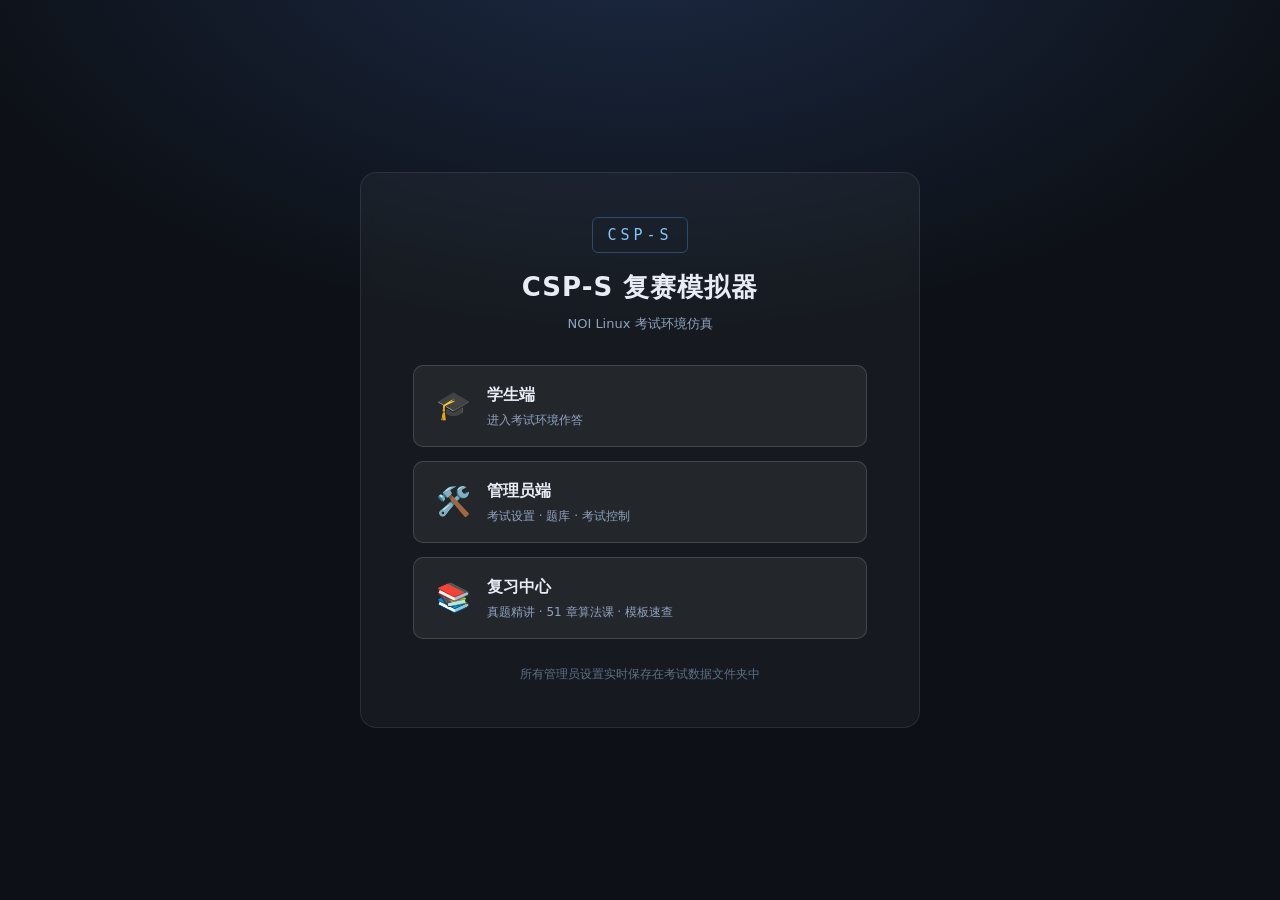
==== commit 0bbf4b79: "复习中心并入「模板速查」板块 + C++ 引擎重写 + NOI Linux 桌面还原" ====
--- a/index.html
+++ b/index.html
@@ -35,7 +35,7 @@
       </button>
       <button class="boot-btn" id="btnEnterReview" onclick="location.href = location.protocol === 'file:' ? 'study/index.html' : 'study/'">
         <span class="boot-ico">📚</span>
-        <span class="boot-txt"><b>复习中心</b><i>真题精讲 · 51 章算法课</i></span>
+        <span class="boot-txt"><b>复习中心</b><i>真题精讲 · 51 章算法课 · 模板速查</i></span>
       </button>
     </div>
     <p class="boot-foot">所有管理员设置实时保存在考试数据文件夹中</p>
@@ -170,7 +170,7 @@
       <span class="gp-tray-ico" id="sVolIco" title="音量 60%"></span>
       <span class="s-remain" id="sRemain">--:--:--</span>
       <span class="s-clock" id="sClock">--:--</span>
-      <button class="gp-sys" id="sSysBtn" title="系统菜单">⏻</button>
+      <button class="gp-sys" id="sSysBtn" title="系统菜单">系统</button>
     </div>
   </div>
 
--- a/style.css
+++ b/style.css
@@ -182,123 +182,190 @@
 #loginForm .btn-lg{ width:100%; margin-top:6px; }
 .login-btns{ display:flex; gap:10px; margin:12px 0; flex-wrap:wrap; }
 
-/* ============ 学生考试桌面（NOI Linux 2.0 / GNOME Flashback） ============ */
-#studentApp{ background:#3f4d57; }
+/* ============ 学生考试桌面（NOI Linux 2.0 = Ubuntu 20.04 + GNOME Flashback） ============
+   样式参数对齐 Ambiance 主题：24px 面板、左侧窗口按钮、橙色选区、
+   深紫壁纸、Ubuntu 字体栈。
+   ========================================================================== */
+#studentApp{
+  --ui-font: Ubuntu, "Ubuntu Sans", "DejaVu Sans", "Noto Sans SC", "PingFang SC", Tahoma, sans-serif;
+  --mono-font: "DejaVu Sans Mono", "Ubuntu Mono", Menlo, Consolas, monospace;
+  --panel-bg-a:#3b3a36; --panel-bg-b:#2f2e2b; --panel-line:#1f1e1c;
+  --panel-fg:#f2f1ef; --panel-hover:#4c4a45;
+  --accent:#f07746;           /* Ambiance 选区橙 */
+  --title-a:#4c4b47; --title-b:#3a3936; --title-fg:#f2f1ef;
+  background:#2c001e;
+  font-family:var(--ui-font);
+  -webkit-font-smoothing:antialiased;
+}
 
 /* ---- 上下两条面板 ---- */
 .gp-top,.gp-bottom{
-  position:absolute; left:0; right:0; z-index:7000; height:26px;
-  display:flex; align-items:center; gap:4px; padding:0 6px;
-  background:linear-gradient(#404040,#383838); color:#e8e8e8;
-  font-size:12px; border-bottom:1px solid #232323;
+  position:absolute; left:0; right:0; z-index:7000; height:24px;
+  display:flex; align-items:center; gap:2px; padding:0 4px;
+  background:linear-gradient(var(--panel-bg-a), var(--panel-bg-b));
+  color:var(--panel-fg); font-size:11px; font-family:var(--ui-font);
+  box-shadow:inset 0 1px 0 rgba(255,255,255,.06), 0 1px 0 var(--panel-line);
+  border-bottom:1px solid var(--panel-line);
 }
 .gp-top{ top:0; }
-.gp-bottom{ bottom:0; border-bottom:0; border-top:1px solid #232323; }
+.gp-bottom{ bottom:0; box-shadow:inset 0 1px 0 rgba(255,255,255,.06), 0 -1px 0 var(--panel-line); border-bottom:0; }
 .gp-menu{
-  height:20px; padding:0 9px; border:0; border-radius:3px; background:transparent;
-  color:#eaeaea; font:12px/20px inherit; cursor:default; display:flex; align-items:center; gap:5px;
-}
-.gp-menu:hover,.gp-menu.active{ background:#565656; }
-.gp-mark{ width:9px; height:9px; border-radius:2px; background:#e0a33e; display:inline-block; }
+  height:20px; padding:0 7px; border:0; border-radius:2px; background:transparent;
+  color:var(--panel-fg); font:11px/20px var(--ui-font); cursor:default;
+  display:flex; align-items:center; gap:5px; white-space:nowrap;
+}
+.gp-menu:hover,.gp-menu.active{ background:var(--panel-hover); }
+.gp-menu:active{ background:#5b5952; }
+.gp-mark{ width:10px; height:10px; border-radius:2px; display:inline-block;
+  background:radial-gradient(circle at 30% 25%, #f8b26a, #e07b34 70%, #b75f22); }
 .gp-title{
   position:absolute; left:50%; transform:translateX(-50%);
-  font-size:12px; color:#d8d8d8; letter-spacing:.3px; max-width:44%;
+  font-size:11px; color:#e9e8e5; max-width:46%;
   overflow:hidden; text-overflow:ellipsis; white-space:nowrap; pointer-events:none;
 }
-.gp-topright{ margin-left:auto; display:flex; align-items:center; gap:10px; }
-.gp-tray-ico{ width:15px; height:15px; opacity:.85; display:inline-flex; align-items:center; justify-content:center; }
-.gp-tray-ico svg{ width:17px; height:17px; }
+.gp-topright{ margin-left:auto; display:flex; align-items:center; gap:7px; padding-right:2px; }
+.gp-tray-ico{ width:14px; height:14px; opacity:.9; display:inline-flex; align-items:center; justify-content:center; }
+.gp-tray-ico svg{ width:14px; height:14px; }
 .gp-sys{
-  width:22px; height:20px; border:0; border-radius:3px; background:transparent;
-  color:#e8e8e8; font-size:12px; line-height:1; cursor:default;
-}
-.gp-sys:hover{ background:#8a3a3a; }
-.s-remain{ font-size:11.5px; font-weight:700; color:#8ee39a; font-family:Consolas,monospace; }
-.s-remain.warn{ color:#f5c033; }
-.s-remain.crit{ color:#ff7b6e; animation:blink 1s step-start infinite; }
+  min-width:20px; padding:0 6px; height:20px; border:0; border-radius:2px; background:transparent;
+  color:#e9e8e5; font-size:11px; line-height:1; cursor:default;
+}
+.gp-sys:hover{ background:#8f3a35; }
+.s-remain{ font-size:11px; font-weight:700; color:#c6e6a0; font-family:var(--mono-font);
+  letter-spacing:.3px; }
+.s-remain.warn{ color:#f2c14b; }
+.s-remain.crit{ color:#ff8a7a; animation:blink 1s step-start infinite; }
 @keyframes blink{ 50%{ opacity:.35; } }
-.s-clock{ font-size:12px; color:#e2e2e2; font-family:Consolas,monospace; }
-
-/* ---- 桌面 ---- */
+.s-clock{ font-size:11px; color:#f2f1ef; font-family:var(--ui-font); font-weight:700; }
+
+/* ---- 桌面：Ubuntu 20.04 Focal Fossa 壁纸 ---- */
 .s-desktop{
-  position:absolute; inset:26px 0 26px 0; padding:14px 12px;
-  display:flex; flex-direction:column; flex-wrap:wrap; align-content:flex-start; align-items:flex-start;
-  gap:4px; overflow:hidden; background:#4a5a66;
+  position:absolute; inset:24px 0 24px 0; padding:8px 6px;
+  display:block; column-width:88px; column-gap:0; column-fill:auto;
+  overflow:hidden;
+  background:
+    radial-gradient(ellipse 70% 55% at 78% 12%, rgba(233,84,107,.55), transparent 62%),
+    radial-gradient(ellipse 65% 60% at 18% 88%, rgba(120,40,140,.55), transparent 60%),
+    linear-gradient(160deg,#5e2750 0%,#3d1a3a 45%,#2c001e 100%);
   transition:background .3s ease;
 }
+.s-desktop[data-wall="focal"]{
+  background:
+    radial-gradient(ellipse 70% 55% at 78% 12%, rgba(233,84,107,.55), transparent 62%),
+    radial-gradient(ellipse 65% 60% at 18% 88%, rgba(120,40,140,.55), transparent 60%),
+    linear-gradient(160deg,#5e2750 0%,#3d1a3a 45%,#2c001e 100%);
+}
+.s-desktop[data-wall="focal-dark"]{
+  background:
+    radial-gradient(ellipse 60% 50% at 82% 8%, rgba(180,60,90,.35), transparent 60%),
+    linear-gradient(165deg,#2c001e 0%,#1a0012 70%,#12000c 100%);
+}
 .s-desktop[data-wall="plain"]{ background:linear-gradient(165deg,#5b6b77 0%,#3f4d57 100%); }
-.s-desktop[data-wall="slate"]{ background:linear-gradient(165deg,#44586d,#2b3947); }
 .s-desktop[data-wall="noi"]{ background:radial-gradient(circle at 28% 18%,#20405f,#0d1a28 72%); }
 .s-desktop[data-wall="noi"]::after{
   content:'NOI'; position:absolute; right:36px; bottom:22px; font-size:120px; font-weight:800;
   color:rgba(255,255,255,.035); letter-spacing:6px; pointer-events:none;
 }
 .s-desktop[data-wall="olive"]{ background:linear-gradient(165deg,#4c5442,#31382b); }
-.s-desktop[data-wall="warm"]{ background:linear-gradient(165deg,#5e4b3f,#382d26); }
-
+
+/* ---- 桌面图标（Adwaita 尺寸：48px 图标 + 11px 两行标签） ---- */
 .s-icon{
-  width:92px; padding:6px 4px 5px; display:flex; flex-direction:column; align-items:center; gap:5px;
-  color:#fff; cursor:default; border:1px solid transparent; border-radius:4px; user-select:none;
-  text-align:center; flex:0 0 auto;
-}
-.s-icon:hover{ background:rgba(255,255,255,.10); }
-.s-icon.selected{ background:rgba(120,170,230,.30); border-color:rgba(180,215,255,.55); }
-.s-icon .ico{ width:44px; height:44px; display:flex; align-items:center; justify-content:center; }
-.s-icon .ico svg{ width:44px; height:44px; filter:drop-shadow(0 2px 3px rgba(0,0,0,.45)); }
+  width:88px; margin:0; break-inside:avoid; padding:5px 3px 4px; display:flex; flex-direction:column; align-items:center; gap:4px;
+  color:#fff; cursor:default; border:1px solid transparent; border-radius:3px; user-select:none;
+  text-align:center; flex:0 0 auto; font-family:var(--ui-font);
+}
+.s-icon:hover{ background:rgba(255,255,255,.12); border-color:rgba(255,255,255,.16); }
+.s-icon.selected{ background:rgba(240,119,70,.45); border-color:rgba(240,119,70,.85); }
+.s-icon .ico{ width:48px; height:48px; display:flex; align-items:center; justify-content:center; }
+.s-icon .ico svg{ width:48px; height:48px; }
 .s-icon .lbl{
-  font-size:11.5px; line-height:1.35; text-shadow:0 1px 2px rgba(0,0,0,.75); word-break:break-all;
-  max-height:3.6em; overflow:hidden;
+  font-size:11px; line-height:1.32; text-shadow:0 1px 2px rgba(0,0,0,.85); word-break:break-all;
+  max-height:2.8em; overflow:hidden;
 }
 .s-watermark{
-  position:absolute; inset:26px 0 26px 0; z-index:6; pointer-events:none; overflow:hidden;
-  opacity:.055; font-size:26px; color:#fff; font-weight:700; line-height:2.2; letter-spacing:3px;
+  position:absolute; inset:24px 0 24px 0; z-index:6; pointer-events:none; overflow:hidden;
+  opacity:.028; font-size:22px; color:#fff; font-weight:700; line-height:2.6; letter-spacing:2px;
   transform:rotate(-24deg) scale(1.4); white-space:pre-wrap;
 }
 
-/* ---- 底部窗口列表 ---- */
+/* ---- 底部面板 ---- */
 .gp-showdesk{
-  width:26px; height:20px; border:1px solid #2a2a2a; border-radius:3px; background:#4b4b4b;
-  color:#e2e2e2; font-size:11px; line-height:1; cursor:default;
-}
-.gp-showdesk:hover{ background:#5c5c5c; }
-.gp-tasks{ flex:1; display:flex; gap:4px; overflow:hidden; align-items:center; }
+  width:24px; height:20px; border:1px solid #232220; border-radius:2px;
+  background:linear-gradient(#4a4842,#3d3b36); color:#e9e8e5; font-size:10px; line-height:1; cursor:default;
+}
+.gp-showdesk:hover{ background:linear-gradient(#57554e,#47453f); }
+.gp-tasks{ flex:1; display:flex; gap:2px; overflow:hidden; align-items:center; }
+.s-taskbtn:focus,.gp-menu:focus,.gp-sys:focus,.gp-showdesk:focus,.win-btn:focus{ outline:none; }
 .s-taskbtn{
-  display:flex; align-items:center; gap:6px; max-width:190px; overflow:hidden;
-  background:#474747; border:1px solid #2b2b2b; color:#e0e0e0;
-  font-size:11.5px; padding:0 9px; height:20px; border-radius:3px; cursor:default;
-}
-.s-taskbtn:hover{ background:#565656; }
-.s-taskbtn.active{ background:#6d6d6d; border-color:#8a8a8a; color:#fff; }
-.s-taskbtn.min{ opacity:.6; }
+  display:flex; align-items:center; gap:5px; max-width:200px; overflow:hidden;
+  background:transparent; border:1px solid transparent; color:#dedcd8;
+  font-size:11px; font-family:var(--ui-font); padding:0 8px; height:20px;
+  border-radius:2px; cursor:default;
+}
+.s-taskbtn:hover{ background:rgba(255,255,255,.10); border-color:rgba(255,255,255,.12); }
+.s-taskbtn.active{ background:linear-gradient(#5d5b54,#4a4842); border-color:#201f1d; color:#fff; }
+.s-taskbtn.min{ opacity:.62; }
 .s-taskbtn span{ overflow:hidden; text-overflow:ellipsis; white-space:nowrap; }
-.s-taskbtn .tsk-svg{ width:13px; height:13px; flex:none; }
-
-/* ---- 窗口（Ubuntu Ambiance 风标题栏） ---- */
+.s-taskbtn .tsk-svg{ width:12px; height:12px; flex:none; }
+.gp-ws{ display:flex; gap:3px; align-items:center; padding:0 4px; }
+.gp-ws .ws{ width:9px; height:9px; border-radius:1px; background:#26251f; border:1px solid #4a4842; }
+.gp-ws .ws.on{ background:#9a9890; }
+
+/* ---- 窗口（Ambiance 装饰：左侧按钮、4px 圆角、24px 标题栏） ---- */
 .s-win{
   position:absolute; min-width:340px; min-height:200px; z-index:100;
-  background:#f2f2f2; border-radius:5px; box-shadow:0 12px 36px rgba(0,0,0,.55);
-  display:flex; flex-direction:column; overflow:hidden; border:1px solid #1c1c1c;
+  background:#f2f1f0; border-radius:4px 4px 3px 3px;
+  box-shadow:0 6px 24px rgba(0,0,0,.55), 0 0 0 1px #1c1b1a;
+  display:flex; flex-direction:column; overflow:hidden;
 }
 .s-win.maxed{ border-radius:0; box-shadow:none; }
 .s-win-head{
-  height:30px; flex:0 0 auto; display:flex; align-items:center; gap:7px; padding:0 6px 0 9px;
-  background:linear-gradient(#484848,#3a3a3a); border-bottom:1px solid #232323;
-  cursor:move; user-select:none; font-size:12.5px; color:#ededed;
-}
-.s-win.focused .s-win-head{ background:linear-gradient(#575757,#454545); }
-.s-win-head .win-ico{ width:15px; height:15px; display:flex; align-items:center; justify-content:center; }
-.s-win-head .win-ico svg{ width:15px; height:15px; }
-.s-win-head .win-title{ flex:1; overflow:hidden; text-overflow:ellipsis; white-space:nowrap; font-weight:600; letter-spacing:.2px; }
-.win-btns{ display:flex; gap:4px; align-items:center; }
+  height:24px; flex:0 0 auto; display:flex; align-items:center; gap:6px; padding:0 6px 0 5px;
+  background:linear-gradient(var(--title-b),#302f2c);
+  box-shadow:inset 0 1px 0 rgba(255,255,255,.07);
+  cursor:move; user-select:none; font-size:11px; font-family:var(--ui-font); color:#c9c7c2;
+}
+.s-win.focused .s-win-head{
+  background:linear-gradient(var(--title-a),var(--title-b));
+  color:var(--title-fg);
+}
+.s-win-head .win-ico{ width:14px; height:14px; display:flex; align-items:center; justify-content:center; flex:none; }
+.s-win-head .win-ico svg{ width:14px; height:14px; }
+.s-win-head .win-title{
+  flex:1; overflow:hidden; text-overflow:ellipsis; white-space:nowrap;
+  text-align:center; font-weight:400; margin-right:24px;
+}
+.win-btns{ display:flex; gap:4px; align-items:center; flex:none; }
 .win-btn{
-  width:20px; height:20px; border:1px solid #2b2b2b; border-radius:50%; background:#5c5c5c;
-  font-size:10px; line-height:1; color:#e8e8e8; display:flex; align-items:center; justify-content:center;
-  padding:0;
-}
-.win-btn:hover{ background:#707070; }
-.win-btn.close{ background:#6a5a5a; }
-.win-btn.close:hover{ background:#c8443c; border-color:#a53a33; color:#fff; }
-.s-win-body{ flex:1; min-height:0; display:flex; flex-direction:column; overflow:hidden; position:relative; }
+  width:16px; height:16px; border:1px solid #232220; border-radius:50%;
+  background:radial-gradient(circle at 35% 30%, #6a6862, #3a3934 75%);
+  font-size:8px; line-height:1; color:#e8e6e1; display:flex; align-items:center; justify-content:center;
+  padding:0; cursor:default;
+}
+.win-btn:hover{ background:radial-gradient(circle at 35% 30%, #84817a, #4a4842 75%); }
+.win-btn:active{ background:radial-gradient(circle at 35% 30%, #2e2d29, #48463f 75%); }
+.win-btn.close{ background:radial-gradient(circle at 35% 30%, #7d6058, #4a3630 75%); }
+.win-btn.close:hover{ background:radial-gradient(circle at 35% 30%, #e06a60, #b03a32 75%); color:#fff; }
+.s-win-body{ flex:1; min-height:0; display:flex; flex-direction:column; overflow:hidden; position:relative;
+  background:#f2f1f0; font-family:var(--ui-font); font-size:11px; color:#3c3b37; }
+
+/* ---- GTK 菜单栏 / 工具栏 / 状态栏 ---- */
+.s-menubar{
+  flex:0 0 auto; display:flex; align-items:center; gap:1px; padding:1px 3px;
+  background:linear-gradient(#f6f5f4,#ecebe9); border-bottom:1px solid #c9c7c4;
+  font-size:11px; color:#3c3b37;
+}
+.s-menubar .mb-item{ padding:2px 7px; border-radius:2px; cursor:default; }
+.s-menubar .mb-item:hover{ background:var(--accent); color:#fff; }
+.s-toolbar{
+  flex:0 0 auto; display:flex; align-items:center; gap:4px; padding:3px 5px;
+  background:linear-gradient(#f4f3f2,#e8e7e5); border-bottom:1px solid #c9c7c4;
+}
+.s-statusbar{
+  flex:0 0 auto; display:flex; align-items:center; gap:8px; padding:2px 8px;
+  background:linear-gradient(#ecebe9,#e2e1df); border-top:1px solid #c9c7c4;
+  font-size:10.5px; color:#5a5955;
+}
 
 /* ---- 题面文档 ---- */
 .pdf-bar{
@@ -340,17 +407,28 @@
 .ide-bar .save-dot{ font-size:11.5px; color:#666; }
 .ide-frame{ flex:1; border:0; width:100%; background:#fff; }
 
-/* ---- 终端 ---- */
+/* ---- 终端（gnome-terminal / Ubuntu 20.04 默认配色 #300A24） ---- */
 .term{
-  flex:1; background:#101418; color:#c9e8b8; font:13px/1.55 Consolas,"Courier New",monospace;
-  padding:10px 12px; overflow:auto; white-space:pre-wrap; word-break:break-all;
-}
-.term .t-in{ color:#eaf5e2; }
-.term-input-row{ display:flex; flex:0 0 auto; background:#101418; border-top:1px solid #222; padding:6px 12px; gap:8px; }
-.term-input-row .prompt{ color:#7fd08a; font:13px Consolas,monospace; }
+  flex:1; background:#300a24; color:#ffffff;
+  font:12.5px/1.5 "DejaVu Sans Mono","Ubuntu Mono",Menlo,Consolas,monospace;
+  padding:6px 8px; overflow:auto; white-space:pre-wrap; word-break:break-all;
+  caret-color:transparent;
+}
+.term .t-in{ color:#ffffff; }
+.term-input-row{
+  display:flex; flex:0 0 auto; background:#300a24; border-top:0;
+  padding:0 8px 6px; gap:0;
+}
+.term-input-row .prompt{
+  color:#8ae234; font:12.5px "DejaVu Sans Mono","Ubuntu Mono",Menlo,Consolas,monospace;
+  font-weight:700; white-space:pre;
+}
+.term-input-row .prompt .p-path{ color:#729fcf; }
+.term-input-row .prompt .p-sym{ color:#ffffff; font-weight:400; }
 .term-input-row input{
-  flex:1; background:transparent; border:0; outline:0; color:#eaf5e2;
-  font:13px Consolas,monospace;
+  flex:1; background:transparent; border:0; outline:0; color:#ffffff;
+  font:12.5px "DejaVu Sans Mono","Ubuntu Mono",Menlo,Consolas,monospace;
+  caret-color:#ffffff;
 }
 
 /* ---- 文本查看窗口 ---- */
@@ -671,41 +749,46 @@
 /* 侧栏收起后正文过宽不利于阅读，限制单行长度 */
 .rev-content > *{ max-width:1100px; }
 
-/* ═══════════════ 桌面弹出菜单 ═══════════════ */
+/* ═══════════════ 桌面弹出菜单（GNOME 2 / Ambiance：浅灰底 + 橙选区） ═══════════════ */
 .gp-pop,.gp-ctx{
-  position:fixed; z-index:9000; min-width:196px; max-height:76vh; overflow:auto;
-  background:#3b3b3b; border:1px solid #1f1f1f; border-radius:4px; padding:4px;
-  box-shadow:0 12px 34px rgba(0,0,0,.55); color:#eaeaea; font-size:12.5px;
+  position:fixed; z-index:9000; min-width:190px; max-height:76vh; overflow:auto;
+  background:#f2f1f0; border:1px solid #a9a6a0; border-radius:3px; padding:2px;
+  box-shadow:0 4px 14px rgba(0,0,0,.45); color:#2c2b28;
+  font:11px/1.4 Ubuntu,"DejaVu Sans","Noto Sans SC","PingFang SC",sans-serif;
 }
 .gp-pop.hidden,.gp-ctx.hidden{ display:none; }
-.gp-pop-wide{ min-width:240px; }
+.gp-pop-wide{ min-width:250px; }
 .gp-menuhead{
-  padding:6px 10px 4px; font-size:11px; letter-spacing:.6px; text-transform:uppercase;
-  color:#9d9d9d; font-weight:700;
+  padding:4px 8px 3px; font-size:10px; letter-spacing:.4px; text-transform:uppercase;
+  color:#8b8884; font-weight:700; border-bottom:1px solid #dcd9d4; margin-bottom:2px;
 }
 .gp-item{
-  width:100%; display:flex; align-items:center; gap:8px; padding:5px 9px;
-  border:0; border-radius:3px; background:transparent; color:#eaeaea;
-  font:12.5px/1.5 inherit; text-align:left; cursor:default;
-}
-.gp-item:hover{ background:#4f7bbf; color:#fff; }
-.gp-item.dim{ color:#8b8b8b; }
-.gp-item.dim:hover{ background:#454545; }
-.gp-item-ico{ width:17px; height:17px; display:flex; flex:none; }
+  width:100%; display:flex; align-items:center; gap:7px; padding:4px 8px;
+  border:0; border-radius:2px; background:transparent; color:#2c2b28;
+  font:11px/1.45 inherit; text-align:left; cursor:default;
+}
+.gp-item:hover,.gp-item:focus{ background:var(--accent, #f07746); color:#fff; outline:none; }
+.gp-item.dim{ color:#a5a29d; }
+.gp-item.dim:hover{ background:#e4e1dc; color:#807d78; }
+.gp-item-ico{ width:16px; height:16px; display:flex; flex:none; }
 .gp-item-ico:empty{ width:0; }
-.gp-item-ico svg{ width:17px; height:17px; }
+.gp-item-ico svg{ width:16px; height:16px; }
 .gp-item-lbl{ flex:1; white-space:nowrap; }
-.gp-item-hint{ color:#9a9a9a; font-size:11px; }
-.gp-item:hover .gp-item-hint{ color:#dfe8f6; }
-.gp-chk{ width:12px; color:#8ee39a; text-align:center; }
-.gp-sep{ height:1px; background:#4d4d4d; margin:4px 2px; }
+.gp-item-hint{ color:#8b8884; font-size:10px; }
+.gp-item:hover .gp-item-hint{ color:#ffe8dc; }
+.gp-chk{ width:12px; color:#5c8a3a; text-align:center; }
+.gp-item:hover .gp-chk{ color:#fff; }
+.gp-sep{ height:1px; background:#dcd9d4; margin:3px 2px; }
 
 /* ═══════════════ 终端行 ═══════════════ */
 .term .t-line{ min-height:1.15em; white-space:pre-wrap; word-break:break-all; }
-.term .t-cmd{ color:#eaf5e2; }
-.term .t-err{ color:#ff8b7e; }
-.term .t-dim{ color:#7f8f7a; }
+.term .t-cmd{ color:#ffffff; }
+.term .t-err{ color:#ef2929; }
+.term .t-dim{ color:#a49a94; }
 .term{ font-size:12.5px; }
+.term .t-ok{ color:#8ae234; }
+.term .t-warn{ color:#fce94f; }
+.term .t-blue{ color:#729fcf; }
 
 /* ═══════════════ 压缩包 / 文件列表图标 ═══════════════ */
 .zip-row .ico{ width:20px; height:20px; display:flex; align-items:center; justify-content:center; }
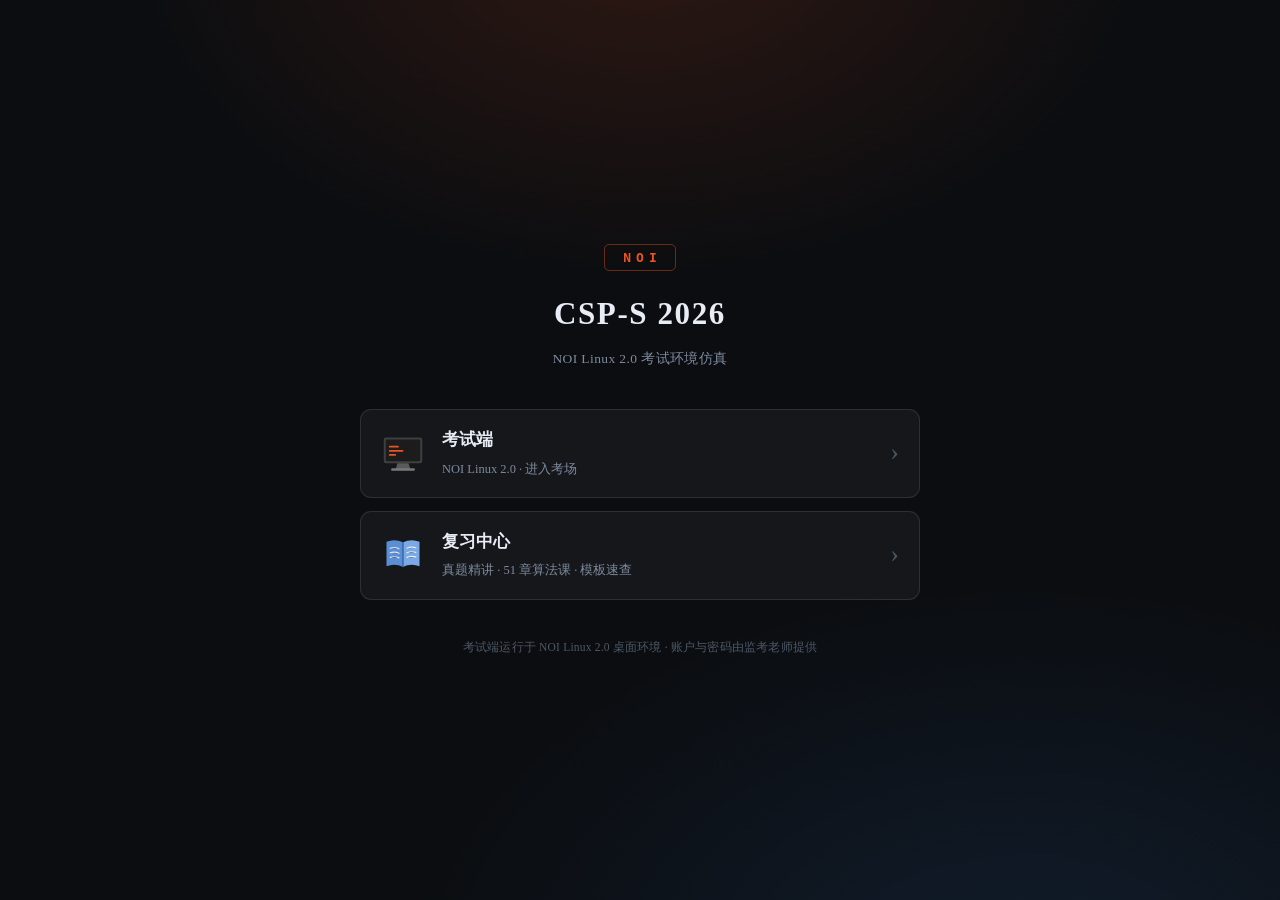
==== commit af8656a2: "考试端还原成一台真机：显示器休眠 → GDM 账户选择 → NOI Linux 桌面 - 主页只留两个入口：考试端 /noi/ 与复习中心 /study/ - 新增 noi/index.html（<b" ====
--- a/index.html
+++ b/index.html
@@ -3,214 +3,45 @@
 <head>
 <meta charset="UTF-8">
 <meta name="viewport" content="width=device-width, initial-scale=1">
-<title>CSP-S 复赛模拟器</title>
+<title>CSP-S 2026 · NOI Linux 考试环境</title>
 <link rel="stylesheet" href="style.css">
 </head>
-<body>
+<body class="home-body">
 
-<!-- ═══════════════ 全局加载动画 ═══════════════ -->
-<div id="globalLoading" class="g-loading hidden">
-  <div class="g-spin"></div>
-  <div class="g-loading-text" id="globalLoadingText">加载中…</div>
-  <div class="g-loading-file" id="globalLoadingFile"></div>
-  <div class="g-bar"><div class="g-bar-fill" id="globalLoadingBar"></div></div>
-  <div class="g-pct" id="globalLoadingPct"></div>
+<div class="hm">
+  <div class="hm-logo">NOI</div>
+  <h1>CSP-S 2026</h1>
+  <p class="hm-sub">NOI Linux 2.0 考试环境仿真</p>
+
+  <div class="hm-entries">
+    <a class="hm-card hm-exam" id="hmExam" href="noi/">
+      <span class="hm-ico">
+        <svg viewBox="0 0 48 48"><rect x="3" y="6" width="42" height="28" rx="2.4" fill="#3f3f3f"/><rect x="5.2" y="8.2" width="37.6" height="23.6" rx="1.2" fill="#1c1c1c"/><path d="M9.5 16h9M9.5 20.5h14M9.5 25h6" stroke="#e95420" stroke-width="1.9" stroke-linecap="round"/><path d="M18 34h12l2 6.4H16z" fill="#5a5a5a"/><rect x="11" y="39.6" width="26" height="2.6" rx="1.3" fill="#787878"/></svg>
+      </span>
+      <span class="hm-txt"><b>考试端</b><i>NOI Linux 2.0 · 进入考场</i></span>
+      <span class="hm-go">›</span>
+    </a>
+
+    <a class="hm-card hm-study" id="hmStudy" href="study/">
+      <span class="hm-ico">
+        <svg viewBox="0 0 48 48"><path d="M6 9.6c6-2.4 12-2.4 18 .8v26.8c-6-3.2-12-3.2-18-.8z" fill="#5a8fd6"/><path d="M42 9.6c-6-2.4-12-2.4-18 .8v26.8c6-3.2 12-3.2 18-.8z" fill="#7aa9e6"/><path d="M24 10.4v26.8" stroke="#2f5f9e" stroke-width="1.4"/><path d="M10 16.6c3.4-1 6.6-.9 9.6.5M10 21.6c3.4-1 6.6-.9 9.6.5M10 26.6c3.4-1 6.6-.9 9.6.5" stroke="#dfeaf8" stroke-width="1.3" stroke-linecap="round"/><path d="M28.4 16.6c3-1.4 6.2-1.5 9.6-.5M28.4 21.6c3-1.4 6.2-1.5 9.6-.5M28.4 26.6c3-1.4 6.2-1.5 9.6-.5" stroke="#e8f1fb" stroke-width="1.3" stroke-linecap="round"/></svg>
+      </span>
+      <span class="hm-txt"><b>复习中心</b><i>真题精讲 · 51 章算法课 · 模板速查</i></span>
+      <span class="hm-go">›</span>
+    </a>
+  </div>
+
+  <p class="hm-foot">考试端运行于 NOI Linux 2.0 桌面环境 · 账户与密码由监考老师提供</p>
 </div>
 
-<!-- ═══════════════ 开始界面 ═══════════════ -->
-<div id="startScreen" class="screen">
-  <div class="boot-stars"></div>
-  <div class="boot-card">
-    <div class="boot-logo">CSP-S</div>
-    <h1>CSP-S 复赛模拟器</h1>
-    <p class="boot-sub">NOI Linux 考试环境仿真</p>
-    <div class="boot-choices">
-      <button class="boot-btn" id="btnEnterStudent">
-        <span class="boot-ico">🎓</span>
-        <span class="boot-txt"><b>学生端</b><i>进入考试环境作答</i></span>
-      </button>
-      <button class="boot-btn" id="btnEnterAdmin">
-        <span class="boot-ico">🛠️</span>
-        <span class="boot-txt"><b>管理员端</b><i>考试设置 · 题库 · 考试控制</i></span>
-      </button>
-      <button class="boot-btn" id="btnEnterReview" onclick="location.href = location.protocol === 'file:' ? 'study/index.html' : 'study/'">
-        <span class="boot-ico">📚</span>
-        <span class="boot-txt"><b>复习中心</b><i>真题精讲 · 51 章算法课 · 模板速查</i></span>
-      </button>
-    </div>
-    <p class="boot-foot">所有管理员设置实时保存在考试数据文件夹中</p>
-  </div>
-</div>
-
-<!-- ═══════════════ 管理员端 ═══════════════ -->
-<div id="adminApp" class="screen hidden">
-  <aside class="adm-side">
-    <div class="adm-brand">CSP-S 模拟器<br><span>管理员控制台</span></div>
-    <nav class="adm-nav">
-      <button class="adm-navbtn active" data-view="settings">考试设置</button>
-      <button class="adm-navbtn" data-view="problems">题目管理</button>
-      <button class="adm-navbtn" data-view="control">考试控制</button>
-      <button class="adm-navbtn" data-view="subs">提交记录</button>
-    </nav>
-    <div class="adm-folder">
-      <div class="adm-folder-title">考试数据文件夹</div>
-      <div id="folderStatus" class="adm-folder-status">未连接</div>
-      <button id="btnConnectFolder" class="btn btn-sm">选择文件夹…</button>
-      <div class="adm-folder-hint">设置 / 题库 / 状态实时写盘</div>
-    </div>
-    <button id="btnAdminExit" class="adm-exit">← 返回开始界面</button>
-  </aside>
-  <main class="adm-main">
-    <section id="view-settings" class="adm-view">
-      <h2>考试设置</h2>
-      <div class="form-grid">
-        <label>考试名称<input type="text" id="setExamName"></label>
-        <label>考试时长（分钟）<input type="number" id="setDuration" min="10" max="600"></label>
-        <label>计时开始方式
-          <select id="setStartMode">
-            <option value="auto">学生进入考试环境即开始计时</option>
-            <option value="manual">管理员手动开始（考试控制页）</option>
-            <option value="scheduled">定时开始</option>
-          </select>
-        </label>
-        <label id="rowScheduled" class="hidden">定时开始时间<input type="datetime-local" id="setScheduledAt"></label>
-        <label class="chk"><input type="checkbox" id="setAllowJudge"> 允许学生在 IDE 中本地评测（CSP-S 评测面板）</label>
-        <label class="chk"><input type="checkbox" id="setAllowCopy"> 允许 IDE 内复制 / 粘贴</label>
-        <label class="chk"><input type="checkbox" id="setWatermark"> 桌面显示准考证水印</label>
-      </div>
-      <label class="lbl-block">考试须知（学生桌面可查看）<textarea id="setNotice" rows="5"></textarea></label>
-      <div class="save-indicator" id="saveIndicator">● 所有更改已实时保存</div>
-
-      <div class="publish-card">
-        <h3 class="publish-h">📦 发布考试数据到仓库</h3>
-        <p class="dim">把当前「考试设置 + 题库」写入 GitHub 仓库 <code>exam/data.json</code>。学生打开在线链接即自动载入，无需再连接本地文件夹。</p>
-        <label class="lbl-block">GitHub Token（仅存本机，绝不进代码）
-          <input type="password" id="setGhToken" placeholder="ghp_… 用完可在 GitHub 注销" autocomplete="off">
-        </label>
-        <div class="publish-actions">
-          <button class="btn btn-primary" id="btnPublish">发布到仓库</button>
-          <button class="btn" id="btnPull">从仓库拉取</button>
-          <span class="dim" id="publishStatus"></span>
-        </div>
-        <p class="dim small">写入需要你的 token（仓库为 public，数据本就公开，仅「写」需要权限）。也可用「导出考试包」下载 JSON 后自行提交到仓库。</p>
-      </div>
-    </section>
-
-    <section id="view-problems" class="adm-view hidden">
-      <h2>题目管理</h2>
-      <div class="sets-row" id="setsRow"></div>
-      <div class="prob-toolbar">
-        <label class="btn btn-sm">＋ 导入题目<input type="file" id="importFiles" multiple class="visually-hidden"></label>
-        <button class="btn btn-sm" id="btnExportPack">导出考试包</button>
-        <button class="btn btn-sm" id="btnResetBank">恢复内置题库</button>
-        <span class="dim" id="probSummary"></span>
-      </div>
-      <div id="probList" class="prob-list"></div>
-      <p class="dim">导入说明：选择多个文件，按文件名自动归组 —— 题面文件 <code>题名.pdf / .html / .txt / .md</code>，测试点 <code>题名1.in / 题名1.out（或 .ans）</code>；也支持导入本系统导出的 <code>.json</code> 题目文件。</p>
-    </section>
-
-    <section id="view-control" class="adm-view hidden">
-      <h2>考试控制</h2>
-      <div class="ctrl-card" id="ctrlCard"></div>
-      <div class="ctrl-actions">
-        <button class="btn btn-primary" id="btnStartExam">▶ 开始考试</button>
-        <button class="btn btn-warn" id="btnEndExam">■ 提前结束</button>
-        <button class="btn btn-danger" id="btnResetExam">重置考试数据</button>
-      </div>
-      <h3 class="mt">当前配置摘要</h3>
-      <div id="ctrlSummary" class="summary"></div>
-    </section>
-
-    <section id="view-subs" class="adm-view hidden">
-      <h2>提交记录</h2>
-      <div class="prob-toolbar"><button class="btn btn-sm" id="btnClearSubs">清空记录</button><span class="dim" id="subSummary"></span></div>
-      <div id="subList"></div>
-    </section>
-  </main>
-</div>
-
-<!-- ═══════════════ 学生登录 ═══════════════ -->
-<div id="studentLogin" class="screen hidden">
-  <div class="login-card">
-    <div class="login-head">
-      <div class="login-title" id="loginExamName">CSP-S 复赛模拟考试</div>
-      <div class="login-sub" id="loginStatus"></div>
-    </div>
-    <div id="loginNoData" class="hidden">
-      <p class="dim">未检测到本机考试配置。请选择管理员设置的「考试数据文件夹」，或导入考试包文件。</p>
-      <div class="login-btns">
-        <label class="btn btn-primary">选择考试文件夹…<input type="file" id="loginPickFolder" class="visually-hidden"></label>
-        <label class="btn">导入考试包…<input type="file" id="loginImportPack" accept=".json" class="visually-hidden"></label>
-      </div>
-    </div>
-    <form id="loginForm" class="hidden">
-      <label>姓名<input type="text" id="loginName" autocomplete="off" placeholder="真实姓名"></label>
-      <label>准考证号<input type="text" id="loginId" autocomplete="off" placeholder="如 GZ-2026-001"></label>
-      <div id="loginFolderRow" class="hidden login-btns">
-        <button type="button" class="btn btn-sm" id="btnRelinkFolder">重新连接考试文件夹</button>
-      </div>
-      <button type="submit" class="btn btn-primary btn-lg" id="btnLoginEnter">进 入 考 试</button>
-      <p class="dim center">进入后即进入仿真考试环境，请遵守考试纪律</p>
-    </form>
-    <button id="btnLoginExit" class="adm-exit" style="margin-top:16px">← 返回开始界面</button>
-  </div>
-</div>
-
-<!-- ═══════════════ 学生考试桌面（NOI Linux 2.0 / GNOME Flashback） ═══════════════ -->
-<div id="studentApp" class="screen hidden">
-  <div id="sWatermark" class="s-watermark hidden"></div>
-
-  <!-- 顶部面板：应用程序 · 位置 · 系统状态区 -->
-  <div id="sTop" class="gp-top">
-    <button class="gp-menu" id="sAppBtn"><span class="gp-mark"></span>应用程序</button>
-    <button class="gp-menu" id="sPlacesBtn">位置</button>
-    <div class="gp-title" id="sExamTag">NOI Linux 2.0</div>
-    <div class="gp-topright">
-      <span class="gp-tray-ico" id="sNetIco" title="有线网络：已连接（无互联网访问）"></span>
-      <span class="gp-tray-ico" id="sVolIco" title="音量 60%"></span>
-      <span class="s-remain" id="sRemain">--:--:--</span>
-      <span class="s-clock" id="sClock">--:--</span>
-      <button class="gp-sys" id="sSysBtn" title="系统菜单">系统</button>
-    </div>
-  </div>
-
-  <div id="sDesktop" class="s-desktop"></div>
-
-  <!-- 底部面板：窗口列表 -->
-  <div id="sBottom" class="gp-bottom">
-    <button class="gp-showdesk" id="sShowDesk" title="显示桌面 (Ctrl+D)">▤</button>
-    <div class="gp-tasks" id="sTaskWins"></div>
-    <div class="gp-ws" title="工作区"><span class="ws on"></span><span class="ws"></span></div>
-  </div>
-
-  <!-- 弹出菜单 / 右键菜单 -->
-  <div id="sPop" class="gp-pop hidden"></div>
-  <div id="sCtx" class="gp-ctx hidden"></div>
-
-  <div id="sWaitOverlay" class="s-overlay hidden">
-    <div class="s-overlay-card">
-      <h2 id="waitTitle">考试尚未开始</h2>
-      <p id="waitText" class="dim">请等待监考老师发出开考指令…</p>
-      <div class="wait-count" id="waitCount"></div>
-    </div>
-  </div>
-
-  <div id="sEndOverlay" class="s-overlay hidden">
-    <div class="s-overlay-card">
-      <h2 id="endTitle">考试已结束</h2>
-      <p id="endText" class="dim"></p>
-      <div id="endReceipt" class="end-receipt hidden"></div>
-      <button class="btn" id="btnEndBack">返回开始界面</button>
-    </div>
-  </div>
-</div>
-
-<script src="util.js"></script>
-<script src="store.js"></script>
-<script src="problems.js"></script>
-<script src="reviews.js"></script>
-<script src="admin.js"></script>
-<script src="desktop.js"></script>
-<script src="student.js"></script>
+<script>
+/* file:// 直接打开时目录索引不会自动跳转，补一次 */
+(function(){
+  if (location.protocol === 'file:'){
+    document.getElementById('hmExam').href = 'noi/index.html';
+    document.getElementById('hmStudy').href = 'study/index.html';
+  }
+})();
+</script>
 </body>
 </html>
--- a/style.css
+++ b/style.css
@@ -59,32 +59,54 @@
 
 /* ============ 开始界面 ============ */
 .screen{ position:absolute; inset:0; }
-#startScreen{
-  background:radial-gradient(1200px 700px at 50% -10%, #1c2a45 0%, #0d1117 60%);
-  display:flex; align-items:center; justify-content:center; overflow:auto;
-}
-.boot-card{
-  text-align:center; color:#e8edf5; padding:44px 52px; border-radius:16px;
-  background:rgba(255,255,255,.04); border:1px solid rgba(255,255,255,.09);
-  backdrop-filter:blur(6px); width:min(560px,94vw);
-}
-.boot-logo{
-  font-family:Consolas,monospace; font-size:15px; letter-spacing:4px; color:#7ec7ff;
-  border:1px solid #2c4a73; border-radius:6px; display:inline-block; padding:5px 14px; margin-bottom:14px;
-}
-.boot-card h1{ margin:0 0 6px; font-size:26px; letter-spacing:1px; }
-.boot-sub{ color:#8fa3c0; margin:0 0 30px; font-size:13px; }
-.boot-choices{ display:flex; flex-direction:column; gap:14px; }
-.boot-btn{
-  display:flex; align-items:center; gap:16px; text-align:left;
-  background:rgba(255,255,255,.06); color:#e8edf5; border:1px solid rgba(255,255,255,.14);
-  border-radius:10px; padding:16px 22px; transition:.15s;
-}
-.boot-btn:hover{ background:rgba(255,255,255,.12); border-color:#4d80c9; transform:translateY(-1px); }
-.boot-ico{ font-size:28px; }
-.boot-txt b{ display:block; font-size:16px; }
-.boot-txt i{ font-style:normal; font-size:12px; color:#8fa3c0; }
-.boot-foot{ margin:26px 0 0; font-size:11.5px; color:#5d7089; }
+
+/* ═══ 主页：只有「考试端」与「复习中心」两个入口 ═══ */
+.home-body{
+  margin:0; min-height:100vh; background:#0b0d10; color:#e8edf5;
+  font-family:var(--ui-font); -webkit-font-smoothing:antialiased;
+}
+.home-body::before{
+  content:''; position:fixed; inset:0; pointer-events:none;
+  background:
+    radial-gradient(760px 520px at 50% -8%, rgba(233,84,32,.16), transparent 68%),
+    radial-gradient(900px 600px at 80% 110%, rgba(46,110,190,.16), transparent 70%),
+    linear-gradient(#0b0d10,#0b0d10);
+}
+.hm{
+  position:relative; z-index:1; min-height:100vh; box-sizing:border-box;
+  display:flex; flex-direction:column; align-items:center; justify-content:center;
+  padding:48px 20px;
+}
+.hm-logo{
+  font:600 13px/1 Consolas,monospace; letter-spacing:5px; color:#e95420;
+  border:1px solid rgba(233,84,32,.42); border-radius:5px; padding:6px 13px 6px 18px; margin-bottom:18px;
+}
+.hm h1{ margin:0; font-size:31px; font-weight:600; letter-spacing:1.6px; }
+.hm-sub{ margin:9px 0 40px; font-size:13.5px; color:#7d8b9e; letter-spacing:.4px; }
+.hm-entries{ display:flex; flex-direction:column; gap:13px; width:min(560px,92vw); }
+.hm-card{
+  display:flex; align-items:center; gap:17px; padding:17px 20px;
+  border-radius:11px; text-decoration:none; color:inherit;
+  background:rgba(255,255,255,.045); border:1px solid rgba(255,255,255,.10);
+  transition:background .15s, border-color .15s, transform .15s;
+}
+.hm-card:hover{ background:rgba(255,255,255,.085); border-color:rgba(255,255,255,.22); transform:translateY(-1px); }
+.hm-exam:hover{ border-color:rgba(233,84,32,.55); }
+.hm-study:hover{ border-color:rgba(90,143,214,.55); }
+.hm-ico{ flex:none; width:44px; height:44px; }
+.hm-ico svg{ width:100%; height:100%; display:block; }
+.hm-txt{ flex:1; min-width:0; }
+.hm-txt b{ display:block; font-size:16.5px; font-weight:600; margin-bottom:4px; }
+.hm-txt i{ font-style:normal; font-size:12.5px; color:#7d8b9e; }
+.hm-go{ flex:none; font-size:26px; line-height:1; color:#4b5866; padding-bottom:3px; }
+.hm-card:hover .hm-go{ color:#aab6c6; }
+.hm-foot{ margin:38px 0 0; font-size:11.5px; color:#4d5866; letter-spacing:.2px; }
+
+@media (max-width:520px){
+  .hm h1{ font-size:25px; }
+  .hm-txt b{ font-size:15px; }
+  .hm-txt i{ font-size:11.5px; }
+}
 
 /* ============ 管理员端 ============ */
 #adminApp{ display:flex; background:#f4f6fa; }
@@ -198,156 +220,153 @@
   -webkit-font-smoothing:antialiased;
 }
 
-/* ---- 上下两条面板 ---- */
-.gp-top,.gp-bottom{
-  position:absolute; left:0; right:0; z-index:7000; height:24px;
-  display:flex; align-items:center; gap:2px; padding:0 4px;
-  background:linear-gradient(var(--panel-bg-a), var(--panel-bg-b));
-  color:var(--panel-fg); font-size:11px; font-family:var(--ui-font);
-  box-shadow:inset 0 1px 0 rgba(255,255,255,.06), 0 1px 0 var(--panel-line);
-  border-bottom:1px solid var(--panel-line);
-}
-.gp-top{ top:0; }
-.gp-bottom{ bottom:0; box-shadow:inset 0 1px 0 rgba(255,255,255,.06), 0 -1px 0 var(--panel-line); border-bottom:0; }
-.gp-menu{
-  height:20px; padding:0 7px; border:0; border-radius:2px; background:transparent;
-  color:var(--panel-fg); font:11px/20px var(--ui-font); cursor:default;
-  display:flex; align-items:center; gap:5px; white-space:nowrap;
-}
-.gp-menu:hover,.gp-menu.active{ background:var(--panel-hover); }
-.gp-menu:active{ background:#5b5952; }
-.gp-mark{ width:10px; height:10px; border-radius:2px; display:inline-block;
-  background:radial-gradient(circle at 30% 25%, #f8b26a, #e07b34 70%, #b75f22); }
-.gp-title{
+/* ═══════════════ Ubuntu 20.04 GNOME 桌面外壳 ═══════════════ */
+/* 依据 NOI Linux 2.0 官方 ISO（Ubuntu 20.04.1 LTS）实测：
+   - org.gnome.desktop.session session-name = "ubuntu" → 默认 GNOME 会话，非 Flashback
+   - dash-to-dock：dock-fixed=true / extend-height=true / background-opacity=0.7
+     / running-indicator-style='DOTS' / custom-theme-running-dots-color='#e95420'
+   - /etc/skel/.config/dconf/user 里唯一的定制：壁纸 noi_wallpaper_00.png
+   - favorite-apps = [ubiquity, firefox, nautilus] */
+
+/* ---- 顶部面板：26px，近黑半透明，白色 12.5px 文字 ---- */
+.ub-top{
+  position:absolute; left:0; right:0; top:0; height:26px; z-index:7000;
+  display:flex; align-items:center; padding:0 4px;
+  background:rgba(29,29,29,.93);
+  color:#fff; font-family:var(--ui-font); font-size:12.5px;
+  box-shadow:inset 0 1px 0 rgba(255,255,255,.05);
+}
+.ub-act{
+  height:26px; padding:0 9px; border:0; border-radius:0; background:transparent;
+  color:#fff; font:12.5px/26px var(--ui-font); cursor:default;
+  display:flex; align-items:center; gap:6px; white-space:nowrap; max-width:46%;
+}
+.ub-act:hover{ background:rgba(255,255,255,.17); }
+.ub-act:focus,.ub-ico:focus,.ub-power:focus,.ub-dock-item:focus,.ub-dock-grid:focus,
+.ub-grid-app:focus,.win-btn:focus{ outline:none; }
+.ub-act-ico{ display:none; width:14px; height:14px; flex:none; }
+.ub-act-ico:not(:empty){ display:flex; }
+.ub-act-ico svg{ width:14px; height:14px; }
+.ub-act-lbl{ overflow:hidden; text-overflow:ellipsis; }
+.ub-clock{
   position:absolute; left:50%; transform:translateX(-50%);
-  font-size:11px; color:#e9e8e5; max-width:46%;
-  overflow:hidden; text-overflow:ellipsis; white-space:nowrap; pointer-events:none;
-}
-.gp-topright{ margin-left:auto; display:flex; align-items:center; gap:7px; padding-right:2px; }
-.gp-tray-ico{ width:14px; height:14px; opacity:.9; display:inline-flex; align-items:center; justify-content:center; }
-.gp-tray-ico svg{ width:14px; height:14px; }
-.gp-sys{
-  min-width:20px; padding:0 6px; height:20px; border:0; border-radius:2px; background:transparent;
-  color:#e9e8e5; font-size:11px; line-height:1; cursor:default;
-}
-.gp-sys:hover{ background:#8f3a35; }
-.s-remain{ font-size:11px; font-weight:700; color:#c6e6a0; font-family:var(--mono-font);
-  letter-spacing:.3px; }
-.s-remain.warn{ color:#f2c14b; }
-.s-remain.crit{ color:#ff8a7a; animation:blink 1s step-start infinite; }
+  font:12.5px/26px var(--ui-font); color:#fff; white-space:nowrap; pointer-events:none;
+}
+.ub-tray{ margin-left:auto; display:flex; align-items:center; gap:11px; padding-right:2px; }
+.ub-ico{ width:16px; height:16px; display:inline-flex; align-items:center; justify-content:center; opacity:.95; }
+.ub-ico svg{ width:16px; height:16px; }
+.ub-power{ width:16px; height:16px; padding:0; border:0; background:transparent; color:#fff; }
+.ub-power:hover{ opacity:.7; }
+.ub-ime{ font-size:12.5px; display:inline-flex; align-items:center; gap:1px; }
+.ub-ime b{ font-weight:400; font-size:9px; opacity:.8; }
+.ub-caret{ font-size:9px; opacity:.85; }
+.ub-remain{ font:700 11.5px var(--mono-font); color:#c6e6a0; letter-spacing:.2px; }
+.ub-remain.warn{ color:#f2c14b; }
+.ub-remain.crit{ color:#ff8a7a; animation:blink 1s step-start infinite; }
 @keyframes blink{ 50%{ opacity:.35; } }
-.s-clock{ font-size:11px; color:#f2f1ef; font-family:var(--ui-font); font-weight:700; }
-
-/* ---- 桌面：Ubuntu 20.04 Focal Fossa 壁纸 ---- */
+
+/* ---- 左侧 Dock：64px，70% 不透明黑，占满顶栏以下高度 ---- */
+.ub-dock{
+  position:absolute; left:0; top:26px; bottom:0; width:64px; z-index:6900;
+  display:flex; flex-direction:column; align-items:center;
+  padding:8px 0 6px; gap:4px;
+  background:rgba(28,28,28,.72);
+}
+.ub-dock-apps{
+  flex:1; width:100%; display:flex; flex-direction:column; align-items:center;
+  gap:4px; overflow:hidden;
+}
+.ub-dock-item{
+  position:relative; width:48px; height:48px; flex:none; padding:0;
+  border:0; border-radius:5px; background:transparent; cursor:default;
+  display:flex; align-items:center; justify-content:center;
+}
+.ub-dock-item:hover{ background:rgba(255,255,255,.13); }
+.ub-dock-item svg{ width:40px; height:40px; }
+/* 运行指示：右上角橙色小圆点（dash-to-dock DOTS 样式） */
+.ub-dock-item.running::after{
+  content:''; position:absolute; right:3px; top:50%; margin-top:-2.5px;
+  width:5px; height:5px; border-radius:50%; background:#e95420;
+  box-shadow:0 0 2px rgba(0,0,0,.6);
+}
+.ub-dock-grid{
+  width:42px; height:42px; flex:none; padding:10px;
+  border:0; border-radius:50%; background:transparent;
+  display:grid; grid-template-columns:repeat(3,1fr); grid-template-rows:repeat(3,1fr);
+  gap:2px; cursor:default;
+}
+.ub-dock-grid:hover{ background:rgba(255,255,255,.13); }
+.ub-dock-grid i{ display:block; width:3.5px; height:3.5px; margin:auto; border-radius:50%; background:#e6e6e6; }
+
+/* ---- 桌面：壁纸铺满整个屏幕，Dock 压在上面 ---- */
+#studentApp{
+  background-color:#000;
+  background-image:var(--wall, url(assets/wall/noi-00.png));
+  /* 官方壁纸是纯黑底 + 右下角 NOI 标志，用 100% 100% 铺满才不会把标志裁掉
+     （cover 在非 16:9 的窗口里会裁边，视频里的标志是完整可见的） */
+  background-size:100% 100%; background-position:center; background-repeat:no-repeat;
+}
 .s-desktop{
-  position:absolute; inset:24px 0 24px 0; padding:8px 6px;
-  display:block; column-width:88px; column-gap:0; column-fill:auto;
-  overflow:hidden;
-  background:
-    radial-gradient(ellipse 70% 55% at 78% 12%, rgba(233,84,107,.55), transparent 62%),
-    radial-gradient(ellipse 65% 60% at 18% 88%, rgba(120,40,140,.55), transparent 60%),
-    linear-gradient(160deg,#5e2750 0%,#3d1a3a 45%,#2c001e 100%);
-  transition:background .3s ease;
-}
-.s-desktop[data-wall="focal"]{
-  background:
-    radial-gradient(ellipse 70% 55% at 78% 12%, rgba(233,84,107,.55), transparent 62%),
-    radial-gradient(ellipse 65% 60% at 18% 88%, rgba(120,40,140,.55), transparent 60%),
-    linear-gradient(160deg,#5e2750 0%,#3d1a3a 45%,#2c001e 100%);
-}
-.s-desktop[data-wall="focal-dark"]{
-  background:
-    radial-gradient(ellipse 60% 50% at 82% 8%, rgba(180,60,90,.35), transparent 60%),
-    linear-gradient(165deg,#2c001e 0%,#1a0012 70%,#12000c 100%);
-}
-.s-desktop[data-wall="plain"]{ background:linear-gradient(165deg,#5b6b77 0%,#3f4d57 100%); }
-.s-desktop[data-wall="noi"]{ background:radial-gradient(circle at 28% 18%,#20405f,#0d1a28 72%); }
-.s-desktop[data-wall="noi"]::after{
-  content:'NOI'; position:absolute; right:36px; bottom:22px; font-size:120px; font-weight:800;
-  color:rgba(255,255,255,.035); letter-spacing:6px; pointer-events:none;
-}
-.s-desktop[data-wall="olive"]{ background:linear-gradient(165deg,#4c5442,#31382b); }
-
-/* ---- 桌面图标（Adwaita 尺寸：48px 图标 + 11px 两行标签） ---- */
+  position:absolute; inset:26px 0 0 64px; padding:10px 8px;
+  display:block; column-width:100px; column-gap:0; column-fill:auto;
+  overflow:hidden; background:transparent;
+}
 .s-icon{
-  width:88px; margin:0; break-inside:avoid; padding:5px 3px 4px; display:flex; flex-direction:column; align-items:center; gap:4px;
-  color:#fff; cursor:default; border:1px solid transparent; border-radius:3px; user-select:none;
-  text-align:center; flex:0 0 auto; font-family:var(--ui-font);
-}
-.s-icon:hover{ background:rgba(255,255,255,.12); border-color:rgba(255,255,255,.16); }
-.s-icon.selected{ background:rgba(240,119,70,.45); border-color:rgba(240,119,70,.85); }
+  width:100px; margin:0; break-inside:avoid; padding:7px 3px 8px;
+  display:flex; flex-direction:column; align-items:center; gap:5px;
+  border-radius:5px; border:1px solid transparent; cursor:default; user-select:none;
+}
+.s-icon:hover{ background:rgba(255,255,255,.13); border-color:rgba(255,255,255,.14); }
+.s-icon.selected{ background:rgba(233,84,32,.42); border-color:rgba(233,84,32,.75); }
 .s-icon .ico{ width:48px; height:48px; display:flex; align-items:center; justify-content:center; }
 .s-icon .ico svg{ width:48px; height:48px; }
 .s-icon .lbl{
-  font-size:11px; line-height:1.32; text-shadow:0 1px 2px rgba(0,0,0,.85); word-break:break-all;
-  max-height:2.8em; overflow:hidden;
+  font-size:11.5px; line-height:1.35; text-align:center; color:#fff;
+  max-width:96px; word-break:break-all;
+  text-shadow:0 1px 3px rgba(0,0,0,.95), 0 0 2px rgba(0,0,0,.9);
+  display:-webkit-box; -webkit-line-clamp:2; -webkit-box-orient:vertical; overflow:hidden;
 }
 .s-watermark{
-  position:absolute; inset:24px 0 24px 0; z-index:6; pointer-events:none; overflow:hidden;
-  opacity:.028; font-size:22px; color:#fff; font-weight:700; line-height:2.6; letter-spacing:2px;
-  transform:rotate(-24deg) scale(1.4); white-space:pre-wrap;
-}
-
-/* ---- 底部面板 ---- */
-.gp-showdesk{
-  width:24px; height:20px; border:1px solid #232220; border-radius:2px;
-  background:linear-gradient(#4a4842,#3d3b36); color:#e9e8e5; font-size:10px; line-height:1; cursor:default;
-}
-.gp-showdesk:hover{ background:linear-gradient(#57554e,#47453f); }
-.gp-tasks{ flex:1; display:flex; gap:2px; overflow:hidden; align-items:center; }
-.s-taskbtn:focus,.gp-menu:focus,.gp-sys:focus,.gp-showdesk:focus,.win-btn:focus{ outline:none; }
-.s-taskbtn{
-  display:flex; align-items:center; gap:5px; max-width:200px; overflow:hidden;
-  background:transparent; border:1px solid transparent; color:#dedcd8;
-  font-size:11px; font-family:var(--ui-font); padding:0 8px; height:20px;
-  border-radius:2px; cursor:default;
-}
-.s-taskbtn:hover{ background:rgba(255,255,255,.10); border-color:rgba(255,255,255,.12); }
-.s-taskbtn.active{ background:linear-gradient(#5d5b54,#4a4842); border-color:#201f1d; color:#fff; }
-.s-taskbtn.min{ opacity:.62; }
-.s-taskbtn span{ overflow:hidden; text-overflow:ellipsis; white-space:nowrap; }
-.s-taskbtn .tsk-svg{ width:12px; height:12px; flex:none; }
-.gp-ws{ display:flex; gap:3px; align-items:center; padding:0 4px; }
-.gp-ws .ws{ width:9px; height:9px; border-radius:1px; background:#26251f; border:1px solid #4a4842; }
-.gp-ws .ws.on{ background:#9a9890; }
-
-/* ---- 窗口（Ambiance 装饰：左侧按钮、4px 圆角、24px 标题栏） ---- */
+  position:absolute; inset:26px 0 0 64px; z-index:6000; pointer-events:none;
+  display:flex; align-items:center; justify-content:center; overflow:hidden;
+  color:#fff; font-family:var(--mono-font); text-align:center;
+  opacity:.016; font-size:20px; font-weight:700; line-height:3; letter-spacing:1px;
+  white-space:pre-wrap; word-break:break-all;
+}
+.s-watermark.hidden{ display:none; }
+
+/* ---- 窗口（Yaru：深灰标题栏、标题居中、右上角按钮、关闭为红圆） ---- */
 .s-win{
-  position:absolute; min-width:340px; min-height:200px; z-index:100;
-  background:#f2f1f0; border-radius:4px 4px 3px 3px;
-  box-shadow:0 6px 24px rgba(0,0,0,.55), 0 0 0 1px #1c1b1a;
-  display:flex; flex-direction:column; overflow:hidden;
-}
-.s-win.maxed{ border-radius:0; box-shadow:none; }
+  position:absolute; display:flex; flex-direction:column; min-width:300px; min-height:180px;
+  background:#f6f5f4; color:#2c2c2c; border-radius:6px; overflow:hidden;
+  box-shadow:0 6px 22px rgba(0,0,0,.42), 0 0 0 1px rgba(0,0,0,.26);
+}
+.s-win.maxed{ border-radius:0; box-shadow:0 0 0 1px rgba(0,0,0,.4); }
 .s-win-head{
-  height:24px; flex:0 0 auto; display:flex; align-items:center; gap:6px; padding:0 6px 0 5px;
-  background:linear-gradient(var(--title-b),#302f2c);
-  box-shadow:inset 0 1px 0 rgba(255,255,255,.07);
-  cursor:move; user-select:none; font-size:11px; font-family:var(--ui-font); color:#c9c7c2;
-}
-.s-win.focused .s-win-head{
-  background:linear-gradient(var(--title-a),var(--title-b));
-  color:var(--title-fg);
-}
-.s-win-head .win-ico{ width:14px; height:14px; display:flex; align-items:center; justify-content:center; flex:none; }
+  position:relative; height:30px; flex:none; display:flex; align-items:center;
+  padding:0 6px 0 10px; gap:6px;
+  background:linear-gradient(#3c3c3c,#333);
+  color:#cfcfcf; font-size:12px; cursor:default; user-select:none;
+}
+.s-win.focused .s-win-head{ background:linear-gradient(#4a4a4a,#3b3b3b); color:#f4f4f4; }
+.s-win-head .win-ico{ width:14px; height:14px; flex:none; display:flex; align-items:center; justify-content:center; opacity:.9; }
 .s-win-head .win-ico svg{ width:14px; height:14px; }
 .s-win-head .win-title{
-  flex:1; overflow:hidden; text-overflow:ellipsis; white-space:nowrap;
-  text-align:center; font-weight:400; margin-right:24px;
-}
-.win-btns{ display:flex; gap:4px; align-items:center; flex:none; }
+  position:absolute; left:50%; transform:translateX(-50%);
+  max-width:calc(100% - 160px); font-size:12px; font-weight:700;
+  overflow:hidden; text-overflow:ellipsis; white-space:nowrap; pointer-events:none;
+}
+.win-btns{ display:flex; gap:5px; align-items:center; margin-left:auto; flex:none; z-index:1; }
 .win-btn{
-  width:16px; height:16px; border:1px solid #232220; border-radius:50%;
-  background:radial-gradient(circle at 35% 30%, #6a6862, #3a3934 75%);
-  font-size:8px; line-height:1; color:#e8e6e1; display:flex; align-items:center; justify-content:center;
-  padding:0; cursor:default;
-}
-.win-btn:hover{ background:radial-gradient(circle at 35% 30%, #84817a, #4a4842 75%); }
-.win-btn:active{ background:radial-gradient(circle at 35% 30%, #2e2d29, #48463f 75%); }
-.win-btn.close{ background:radial-gradient(circle at 35% 30%, #7d6058, #4a3630 75%); }
-.win-btn.close:hover{ background:radial-gradient(circle at 35% 30%, #e06a60, #b03a32 75%); color:#fff; }
-.s-win-body{ flex:1; min-height:0; display:flex; flex-direction:column; overflow:hidden; position:relative;
-  background:#f2f1f0; font-family:var(--ui-font); font-size:11px; color:#3c3b37; }
+  width:22px; height:22px; padding:0; border:0; border-radius:50%;
+  background:transparent; color:#cfcfcf; cursor:default;
+  display:flex; align-items:center; justify-content:center;
+  font:400 10px/1 var(--ui-font);
+}
+.win-btn:hover{ background:rgba(255,255,255,.18); color:#fff; }
+.win-btn.close{ background:#e01b24; color:#fff; }
+.win-btn.close:hover{ background:#f22b35; }
+.s-win-body{ flex:1; min-height:0; display:flex; flex-direction:column; overflow:hidden; background:#fff; }
 
 /* ---- GTK 菜单栏 / 工具栏 / 状态栏 ---- */
 .s-menubar{
@@ -401,7 +420,7 @@
 /* ---- IDE 窗口 ---- */
 .ide-bar{
   flex:0 0 auto; display:flex; align-items:center; gap:10px; padding:5px 12px;
-  background:#dde3ea; border-bottom:1px solid #b8c2cf; font-size:12.5px;
+  background:linear-gradient(#f4f3f2,#e8e7e5); border-bottom:1px solid #c9c7c4; font-size:12.5px;
 }
 .ide-bar select{ padding:3px 8px; border:1px solid #b3bdc9; border-radius:5px; background:#fff; }
 .ide-bar .save-dot{ font-size:11.5px; color:#666; }
@@ -780,6 +799,74 @@
 .gp-item:hover .gp-chk{ color:#fff; }
 .gp-sep{ height:1px; background:#dcd9d4; margin:3px 2px; }
 
+/* ═══════════════ 应用网格（Super+A / 点 Dock 底部九宫格） ═══════════════ */
+.ub-grid{
+  position:absolute; left:0; right:0; top:26px; bottom:0; z-index:7400;
+  background:rgba(22,22,22,.97);
+  overflow-y:auto; overscroll-behavior:contain;
+  display:flex; flex-direction:column;
+  -webkit-backdrop-filter:blur(22px); backdrop-filter:blur(22px);
+}
+.ub-grid.hidden{ display:none; }
+/* 打开网格时 Dock 收起（真机 dash-to-dock 就是这么做的），只保留顶栏 */
+#studentApp.grid-open .ub-dock{ display:none; }
+/* 底部分页：常用（灰）/ 全部（白 + 橙色下划线） */
+.ub-grid-tabs{
+  display:flex; justify-content:center; align-items:center; gap:26px;
+  margin:26px auto 0; padding:0 0 18px;
+}
+.ub-grid-tab{
+  position:relative; padding:6px 2px 9px; border:0; background:transparent;
+  color:rgba(255,255,255,.58); font:13px var(--ui-font); cursor:default;
+  letter-spacing:.5px;
+}
+.ub-grid-tab:hover{ color:rgba(255,255,255,.86); }
+.ub-grid-tab.on{ color:#fff; }
+.ub-grid-tab.on::after{
+  content:''; position:absolute; left:50%; bottom:0; transform:translateX(-50%);
+  width:26px; height:2.5px; border-radius:2px; background:#e95420;
+}
+/* GNOME 把整块网格在可视区里垂直居中；margin:auto 在 flex 里正好做到这一点 */
+.ub-grid-inner{ width:min(880px, 90%); margin:auto; padding:26px 0 40px; }
+.ub-grid-search{
+  display:flex; align-items:center; gap:9px; height:34px;
+  width:min(460px, 100%); margin:0 auto 30px; padding:0 13px; border-radius:8px;
+  background:rgba(255,255,255,.15); border:1px solid rgba(255,255,255,.08);
+}
+.ub-grid-search input{
+  flex:1; border:0; background:transparent; outline:none;
+  color:#fff; font:13px var(--ui-font);
+}
+.ub-grid-search input::placeholder{ color:rgba(255,255,255,.55); }
+.ub-grid-mag{
+  width:13px; height:13px; flex:none; border:2px solid rgba(255,255,255,.65);
+  border-radius:50%; position:relative;
+}
+.ub-grid-mag::after{
+  content:''; position:absolute; right:-4px; bottom:-3px; width:6px; height:2px;
+  background:rgba(255,255,255,.65); transform:rotate(45deg); border-radius:1px;
+}
+.ub-grid-group{ margin:0 0 22px; }
+.ub-grid-gt{
+  font-size:11px; letter-spacing:.8px; color:rgba(255,255,255,.5);
+  margin:0 0 10px 4px; font-weight:700;
+}
+.ub-grid-body{ display:grid; grid-template-columns:repeat(auto-fill, minmax(112px, 1fr)); gap:2px 0; }
+.ub-grid-app{
+  display:flex; flex-direction:column; align-items:center; gap:7px;
+  padding:12px 4px 10px; border:0; border-radius:6px; background:transparent;
+  color:#fff; cursor:default; width:100%;
+}
+.ub-grid-app:hover{ background:rgba(255,255,255,.14); }
+.ub-grid-app:disabled{ opacity:.42; }
+.ub-grid-app svg{ width:50px; height:50px; flex:none; }
+.ub-grid-app span{
+  font-size:11.5px; line-height:1.3; text-align:center;
+  max-width:104px; overflow:hidden; display:-webkit-box;
+  -webkit-line-clamp:2; -webkit-box-orient:vertical;
+}
+.ub-grid-empty{ color:rgba(255,255,255,.5); font-size:12.5px; padding:26px 4px; }
+
 /* ═══════════════ 终端行 ═══════════════ */
 .term .t-line{ min-height:1.15em; white-space:pre-wrap; word-break:break-all; }
 .term .t-cmd{ color:#ffffff; }
@@ -956,7 +1043,442 @@
   border:1px dashed #cddbeb; border-radius:5px; padding:7px 11px; margin:0 0 12px;
 }
 
-/* 底部面板右侧工作区指示 */
-.gp-ws{ display:flex; gap:3px; align-items:center; padding:0 4px; }
-.gp-ws .ws{ width:14px; height:9px; border:1px solid #6d6d6d; border-radius:2px; background:#4a4a4a; }
-.gp-ws .ws.on{ background:#9a9a9a; border-color:#b0b0b0; }
+
+/* ═══════════════ 程序回收系统（Firefox 内的考场站点） ═══════════════
+   配色取自官方《程序回收系统使用说明》里的界面截图：
+   顶栏青 #3aa0b8 / 侧栏青蓝→深蓝渐变 / 选中项草绿 / 登录按钮绿 / 提交按钮蓝 */
+.rc-app{
+  position:absolute; inset:0; display:flex; flex-direction:column;
+  background:#fff; font:13px/1.6 var(--ui-font); color:#333; overflow:hidden;
+}
+.rc-top{
+  flex:none; height:52px; display:flex; align-items:center; padding:0 16px;
+  background:linear-gradient(90deg,#3aa0b8,#3d93b4 60%,#3a8fb0); color:#fff;
+}
+.rc-top h1{ margin:0; font-size:18px; font-weight:700; letter-spacing:1.2px; }
+.rc-logout{
+  margin-left:auto; flex:none; border:0; border-radius:3px; padding:5px 12px;
+  background:#fff; color:#2f7fb8; font:12.5px var(--ui-font); cursor:default;
+}
+.rc-logout:hover{ background:#eef7fb; }
+
+.rc-body{ flex:1; display:flex; min-height:0; }
+.rc-side{
+  flex:none; width:186px; color:#fff; padding-top:6px;
+  background:linear-gradient(180deg,#2f9ab4 0%,#2b73a5 58%,#1f5c8f 100%);
+}
+.rc-clock{ padding:5px 14px; font-size:13px; letter-spacing:.5px; }
+.rc-clock b{ font-weight:400; }
+.rc-user{ padding:3px 14px 8px; font-size:13px; }
+.rc-nav a{
+  display:flex; align-items:center; gap:9px; padding:9px 14px;
+  color:#e8f6ff; font-size:13px; text-decoration:none; cursor:default;
+}
+.rc-nav a:hover{ background:rgba(255,255,255,.12); }
+.rc-nav a.on{ background:#7cb342; color:#fff; }
+.rc-nav .rc-i{ width:13px; height:13px; flex:none; }
+
+.rc-main{
+  flex:1; min-width:0; overflow:auto; padding:30px 24px 28px; position:relative;
+  background:
+    radial-gradient(180px 180px at 78% 22%, rgba(150,205,255,.30), transparent 70%),
+    radial-gradient(220px 220px at 62% 78%, rgba(120,230,235,.28), transparent 72%),
+    radial-gradient(140px 140px at 92% 62%, rgba(150,170,240,.26), transparent 70%),
+    linear-gradient(160deg,#ffffff 0%,#f4f9ff 55%,#eef6ff 100%);
+}
+.rc-card{ background:#fff; border:1px solid #dfe8f2; border-radius:3px; box-shadow:0 1px 3px rgba(30,60,100,.06); }
+.rc-card-h{ padding:9px 14px; border-bottom:1px solid #e8eef5; font-size:13px; color:#333; }
+.rc-card-b{ padding:14px 18px 18px; }
+.rc-notice p{ margin:0 0 9px; font-size:13px; line-height:1.85; text-indent:0; }
+.rc-notice p b{ font-weight:400; }
+
+.rc-hint{ margin:0 0 14px; font-size:12.5px; color:#5b6b7c; }
+.rc-empty{ padding:40px 0; text-align:center; color:#93a3b3; font-size:13px; }
+
+.rc-table{ width:100%; border-collapse:collapse; font-size:12.5px; }
+.rc-table th{
+  background:#eef4fa; color:#55677a; font-weight:400; text-align:left;
+  padding:7px 10px; border-bottom:1px solid #dde7f1; white-space:nowrap;
+}
+.rc-table td{ padding:7px 10px; border-bottom:1px solid #eef2f7; vertical-align:middle; }
+.rc-table tr:hover td{ background:#f7fbff; }
+.rc-table .rc-num{ width:52px; color:#55677a; }
+.rc-table .rc-time{ color:#5b6b7c; font-variant-numeric:tabular-nums; }
+.rc-table .rc-size{ color:#5b6b7c; font-variant-numeric:tabular-nums; }
+.rc-acts{ display:flex; gap:6px; }
+.rc-btn{
+  border:0; border-radius:3px; padding:3px 11px; font:12px var(--ui-font);
+  cursor:default; white-space:nowrap;
+}
+.rc-btn.view{ background:#e9eef4; color:#33455a; }
+.rc-btn.view:hover{ background:#dde5ee; }
+.rc-btn.submit{ background:#2f7fc1; color:#fff; }
+.rc-btn.submit:hover{ background:#3a8ed2; }
+.rc-btn.down{ background:#2f7fc1; color:#fff; }
+.rc-btn.down:hover{ background:#3a8ed2; }
+.rc-btn:disabled{ opacity:.45; }
+
+/* 登录页 */
+.rc-login{
+  position:relative; flex:1; min-height:0; display:flex; flex-direction:column;
+  background:linear-gradient(120deg,#0a2a63 0%,#0d2f70 45%,#0a2a63 100%); overflow:hidden;
+}
+.rc-login::after{
+  content:''; position:absolute; inset:0; pointer-events:none;
+  background:
+    radial-gradient(120px 120px at 12% 22%, rgba(255,255,255,.16), transparent 70%),
+    radial-gradient(90px 90px at 22% 74%, rgba(255,255,255,.12), transparent 70%),
+    radial-gradient(70px 70px at 6% 58%, rgba(255,255,255,.10), transparent 70%);
+}
+.rc-login-body{ flex:1; display:flex; align-items:center; justify-content:center; padding-bottom:40px; }
+.rc-form{ position:relative; z-index:1; width:min(330px,84%); }
+.rc-form table{ width:100%; border-collapse:separate; border-spacing:0; }
+.rc-form td{
+  background:#fff; padding:0; border:1px solid #cfd8e3; height:38px;
+}
+.rc-form tr:first-child td{ border-bottom:0; }
+.rc-form td.lab{
+  width:74px; text-align:center; font-size:12.5px; color:#33507a;
+  border-right:1px solid #e3e9f1; white-space:nowrap;
+}
+.rc-form input{
+  width:100%; height:36px; border:0; padding:0 11px; box-sizing:border-box;
+  font:13px var(--ui-font); color:#22303f; outline:none; background:transparent;
+}
+.rc-form input::placeholder{ color:#9aa8b6; }
+.rc-login-btn{
+  width:100%; height:36px; margin-top:14px; border:0; border-radius:3px;
+  background:#6fae3f; color:#fff; font:13.5px var(--ui-font); cursor:default;
+}
+.rc-login-btn:hover{ background:#7cbd49; }
+.rc-login-err{
+  margin-top:10px; color:#ffd6d6; font-size:12px; text-align:center; min-height:16px;
+}
+.rc-bye{ flex:1; display:flex; align-items:center; justify-content:center; }
+.rc-bye p{ font-size:14px; color:#3b5570; max-width:420px; line-height:2; }
+
+/* ══════════════════════════════════════════════════════════════════
+   显示器休眠 + GDM 登录（Ubuntu 20.04 / Yaru）
+   背景取 Yaru greeter 的 #2c001e 品牌深紫
+   ══════════════════════════════════════════════════════════════════ */
+
+/* ── 显示器休眠（DPMS off）── */
+.dpms{
+  position:fixed; inset:0; z-index:9900; background:#000;
+  display:flex; align-items:flex-end; justify-content:center;
+  opacity:1; transition:opacity .5s ease;
+}
+.dpms.awake{ opacity:0; pointer-events:none; }
+.dpms.gone{ display:none; }
+.dpms-hint{
+  margin-bottom:60px; font-size:12.5px; letter-spacing:1.2px;
+  color:rgba(255,255,255,.14); opacity:0; transition:opacity .9s ease;
+}
+.dpms-hint.show{ opacity:1; }
+
+/* ── GDM 主界面 ── */
+.gdm{
+  position:fixed; inset:0; z-index:9000; box-sizing:border-box;
+  display:flex; flex-direction:column; align-items:center; justify-content:center;
+  padding-top:5vh;
+  background:
+    radial-gradient(1100px 780px at 50% 46%, rgba(78,0,52,.92), transparent 72%),
+    #2c001e;
+  color:#fff; font-family:var(--ui-font);
+  opacity:1; transition:opacity .55s ease;
+}
+.gdm.hidden{ display:none; }
+.gdm.fading{ opacity:0; }
+
+/* 时钟 */
+.gdm-clock{ text-align:center; margin-bottom:74px; transition:margin .32s ease, transform .32s ease; }
+.gdm-time{ font-size:52px; font-weight:300; line-height:1.06; letter-spacing:1.5px; }
+.gdm-date{ font-size:15px; color:rgba(255,255,255,.72); margin-top:7px; letter-spacing:.3px; }
+
+/* 账户列表 */
+.gdm-stage{ display:flex; flex-direction:column; align-items:center; min-height:170px; }
+.gdm-users{
+  display:flex; gap:46px; justify-content:center; transition:opacity .28s ease, transform .28s ease;
+}
+.gdm-user{
+  display:flex; flex-direction:column; align-items:center; gap:12px;
+  background:none; border:0; padding:0; color:#fff; cursor:default;
+  transition:transform .18s ease;
+}
+.gdm-avatar{
+  width:66px; height:66px; border-radius:50%; overflow:hidden;
+  background:#5b5b5b; display:grid; place-items:center;
+  border:2px solid transparent; transition:border-color .18s ease, box-shadow .18s ease;
+}
+.gdm-avatar svg{ width:38px; height:38px; display:block; }
+.gdm-user:hover .gdm-avatar{ border-color:rgba(255,255,255,.55); }
+.gdm-user:hover{ transform:translateY(-2px); }
+.gdm-name{
+  font-size:13.5px; color:rgba(255,255,255,.92); max-width:110px;
+  overflow:hidden; text-overflow:ellipsis; white-space:nowrap;
+}
+.gdm-role{ font-size:11px; color:rgba(255,255,255,.46); margin-top:-6px; }
+
+/* 选中用户后：列表淡出，出现密码输入 */
+.gdm.picking .gdm-users{ opacity:0; pointer-events:none; position:absolute; }
+.gdm.picking .gdm-clock{ margin-bottom:34px; }
+.gdm-auth{ text-align:center; }
+.gdm-auth.hidden{ display:none; }
+.gdm-auth-user{
+  display:flex; flex-direction:column; align-items:center; gap:10px; margin-bottom:18px;
+}
+.gdm-auth-user .gdm-avatar{ width:66px; height:66px; border-color:rgba(255,255,255,.85); }
+.gdm-auth-user .gdm-auth-name{ font-size:14.5px; color:rgba(255,255,255,.94); }
+
+.gdm-field{
+  display:flex; align-items:center; width:252px; height:36px; margin:0 auto;
+  border-radius:18px; background:rgba(255,255,255,.17);
+  border:1px solid rgba(255,255,255,.26);
+  transition:background .16s ease, border-color .16s ease;
+}
+.gdm-field:focus-within{ background:rgba(255,255,255,.24); border-color:rgba(255,255,255,.5); }
+.gdm-field input{
+  flex:1; min-width:0; height:100%; box-sizing:border-box;
+  border:0; background:none; outline:none; color:#fff;
+  font:13.5px var(--ui-font); text-align:center; letter-spacing:3px; padding-left:34px;
+}
+.gdm-field input::placeholder{ color:rgba(255,255,255,.5); letter-spacing:1px; }
+.gdm-submit{
+  flex:none; width:28px; height:28px; margin-right:4px; border-radius:50%;
+  border:0; background:rgba(255,255,255,.2); color:#fff; font-size:15px; line-height:1;
+  cursor:default; transition:background .15s ease;
+}
+.gdm-submit:hover{ background:rgba(255,255,255,.34); }
+.gdm-field.shake{ animation:gdmShake .4s ease; border-color:rgba(255,120,120,.85); }
+@keyframes gdmShake{
+  0%,100%{ transform:translateX(0); }
+  18%{ transform:translateX(-8px); }
+  38%{ transform:translateX(7px); }
+  58%{ transform:translateX(-5px); }
+  78%{ transform:translateX(3px); }
+}
+.gdm-msg{ height:17px; margin-top:11px; font-size:12px; color:#ff9f9f; }
+.gdm-back{
+  margin-top:12px; background:none; border:0; color:rgba(255,255,255,.42);
+  font-size:12px; cursor:default;
+}
+.gdm-back:hover{ color:rgba(255,255,255,.8); }
+
+/* 登录中的转圈 */
+.gdm-wait{ display:flex; justify-content:center; margin-top:16px; }
+.gdm-wait i{
+  width:19px; height:19px; border-radius:50%; display:block;
+  border:2px solid rgba(255,255,255,.28); border-top-color:#fff;
+  animation:gdmSpin .75s linear infinite;
+}
+@keyframes gdmSpin{ to{ transform:rotate(360deg); } }
+
+/* 底部信息条 */
+.gdm-bottom{
+  position:absolute; left:0; right:0; bottom:0; height:58px;
+  display:flex; align-items:center; padding:0 24px; gap:14px;
+}
+.gdm-hint{
+  flex:1; text-align:center; font-size:11.5px; letter-spacing:.3px;
+  color:rgba(255,255,255,.26);
+}
+.gdm-ver{ font-size:12px; color:rgba(255,255,255,.44); order:-1; }
+.gdm-power{
+  width:28px; height:28px; padding:0; border:0; border-radius:50%;
+  background:none; color:rgba(255,255,255,.6); cursor:default;
+  display:grid; place-items:center;
+}
+.gdm-power svg{ width:16px; height:16px; }
+.gdm-power:hover{ background:rgba(255,255,255,.14); color:#fff; }
+
+/* ══════════════════════════════════════════════════════════════════
+   polkit 认证对话框（安装应用 / 更改网络设置时弹出）
+   ══════════════════════════════════════════════════════════════════ */
+.pk-back{
+  position:fixed; inset:0; z-index:9800; background:rgba(0,0,0,.42);
+  display:flex; align-items:center; justify-content:center;
+  animation:pkFade .16s ease;
+}
+.pk-back.pk-out{ opacity:0; transition:opacity .16s ease; }
+@keyframes pkFade{ from{ opacity:0; } to{ opacity:1; } }
+.pk-dlg{
+  width:432px; max-width:92vw; background:#f7f6f5; border-radius:9px; overflow:hidden;
+  border:1px solid rgba(0,0,0,.2); box-shadow:0 20px 54px rgba(0,0,0,.42);
+  font-family:var(--ui-font); color:#33322f;
+}
+.pk-dlg.shake{ animation:gdmShake .4s ease; }
+.pk-head{
+  padding:9px 14px; text-align:center; font-size:13px; font-weight:600; color:#3b3a36;
+  background:linear-gradient(#eceae7,#dedbd7); border-bottom:1px solid #c6c3be;
+}
+.pk-body{ padding:18px 20px 6px; }
+.pk-ico{ float:left; width:44px; height:44px; margin:0 14px 8px 0; }
+.pk-ico svg{ width:100%; height:100%; display:block; }
+.pk-msg{ font-size:13.5px; font-weight:600; line-height:1.5; color:#2f2e2b; min-height:20px; }
+.pk-sub{ clear:none; font-size:12px; color:#6b6863; margin:7px 0 15px; line-height:1.6; }
+.pk-field{ display:flex; align-items:center; gap:10px; margin-bottom:9px; font-size:12.5px; }
+.pk-field span{ width:44px; flex:none; text-align:right; color:#514f4b; }
+.pk-field input{
+  flex:1; height:28px; box-sizing:border-box; padding:0 8px; font:12.5px var(--ui-font);
+  border:1px solid #c3c0bb; border-radius:4px; background:#fff; color:#2b2a27;
+}
+.pk-field input:focus{ outline:2px solid #b6d0f2; border-color:#5b8fd0; }
+.pk-field input[readonly]{ background:#eeedea; color:#5a5854; }
+.pk-err{ height:16px; font-size:11.5px; color:#c0392b; padding-left:54px; }
+.pk-foot{
+  display:flex; justify-content:flex-end; gap:8px; padding:10px 18px 14px;
+}
+.pk-btn{
+  min-width:76px; height:29px; border-radius:4px; border:1px solid #b9b6b1;
+  background:linear-gradient(#fbfbfa,#e9e7e4); color:#2f2e2b; font:12.5px var(--ui-font); cursor:default;
+}
+.pk-btn:hover{ background:linear-gradient(#fff,#efeeec); }
+.pk-primary{ border-color:#3f74b8; background:linear-gradient(#5f96d6,#3f74b8); color:#fff; }
+.pk-primary:hover{ background:linear-gradient(#6ea3e0,#4a80c4); }
+
+/* ══════════════════════════════════════════════════════════════════
+   辅助应用共用外观（语言支持 / 字符映射 / 字体 / Kazam / LibreOffice）
+   ══════════════════════════════════════════════════════════════════ */
+.app-hint{ padding:10px 14px; font-size:12.5px; color:#4a4a48; border-bottom:1px solid #e2e1de; background:#fafaf9; }
+.app-foot{ padding:9px 14px; font-size:11.5px; color:#7a7873; border-top:1px solid #e8e7e4; background:#fafaf9; }
+
+.lo-table{ width:100%; border-collapse:collapse; font-size:12.5px; }
+.lo-table th{
+  text-align:left; font-weight:600; color:#4a4a48; padding:7px 12px;
+  background:#f1f0ee; border-bottom:1px solid #dcdad7;
+}
+.lo-table td{ padding:7px 12px; border-bottom:1px solid #eceae7; }
+.lo-table .mono{ font-family:Consolas,monospace; color:#5a5854; }
+
+/* 字符映射表 */
+.charmap-pick{
+  flex:1; min-height:0; overflow:auto; padding:12px;
+  display:grid; grid-template-columns:repeat(auto-fill, minmax(34px, 1fr)); gap:3px; align-content:start;
+}
+.charmap-cell{
+  height:34px; border:1px solid #e3e1de; border-radius:3px; background:#fff;
+  font-size:15px; color:#2c2b29; cursor:default;
+}
+.charmap-cell:hover{ background:#eef4fc; border-color:#a9c4e6; }
+.charmap-bar{
+  display:flex; align-items:center; gap:10px; padding:9px 14px;
+  border-top:1px solid #dcdad7; background:#f4f3f1; font-size:12.5px;
+}
+.charmap-out{
+  width:44px; height:30px; display:grid; place-items:center; font-size:17px;
+  background:#fff; border:1px solid #d5d2ce; border-radius:3px;
+}
+.charmap-code{ font-family:Consolas,monospace; color:#5a5854; margin-right:auto; }
+
+/* 字体查看器 */
+.fontv-list{ flex:1; min-height:0; overflow:auto; padding:12px; display:flex; flex-direction:column; gap:9px; }
+.fontv-card{ border:1px solid #e3e1de; border-radius:5px; background:#fff; padding:11px 14px; }
+.fontv-name{ font-size:11.5px; color:#7a7873; margin-bottom:6px; }
+.fontv-sample{ color:#22211f; line-height:1.5; white-space:nowrap; overflow:hidden; text-overflow:ellipsis; }
+
+/* Kazam */
+.kazam-wrap{ flex:1; display:flex; flex-direction:column; gap:11px; padding:20px; }
+.kazam-btn{
+  display:flex; flex-direction:column; gap:4px; align-items:flex-start;
+  padding:13px 17px; border:1px solid #d8d5d1; border-radius:6px;
+  background:linear-gradient(#fdfdfc,#f2f1ef); cursor:default; text-align:left;
+}
+.kazam-btn:hover{ border-color:#b9b6b1; background:linear-gradient(#fff,#f6f5f3); }
+.kazam-btn b{ font-size:13.5px; color:#2f2e2b; }
+.kazam-btn i{ font-style:normal; font-size:11.5px; color:#82807a; }
+
+/* LibreOffice 外壳 */
+.lo-menu{
+  flex:none; display:flex; gap:2px; padding:2px 6px; background:#f4f3f1;
+  border-bottom:1px solid #d9d6d2; font-size:12px; color:#33322f;
+}
+.lo-menu-item{ padding:3px 7px; border-radius:3px; }
+.lo-menu-item:hover{ background:#e3e6ea; }
+.lo-toolbar{
+  flex:none; display:flex; align-items:center; gap:7px; padding:6px 10px; min-height:22px;
+  background:linear-gradient(#fbfaf9,#eeecea); border-bottom:1px solid #d9d6d2;
+}
+.lo-tool-sep{
+  width:16px; height:16px; border-radius:3px; background:#e2e0dc; border:1px solid #d5d2ce;
+}
+.lo-doc{ flex:1; min-height:0; overflow:auto; background:#8e8b86; display:flex; }
+.lo-page{ background:#fff; width:100%; max-width:640px; margin:18px auto; box-shadow:0 1px 5px rgba(0,0,0,.24); }
+.lo-sheet{ border-collapse:collapse; background:#fff; font-size:11.5px; }
+.lo-sheet th{
+  width:34px; background:#f0efed; border:1px solid #d8d5d1;
+  font-weight:400; color:#6b6863; text-align:center;
+}
+.lo-sheet td{ width:82px; height:19px; border:1px solid #e2e0dc; }
+.lo-slides{ flex:none; width:150px; background:#f4f3f1; border-right:1px solid #d8d5d1; padding:10px; overflow:auto; }
+.lo-slide{
+  height:60px; background:#fff; border:1px solid #cfccc7; border-radius:2px; margin-bottom:8px;
+}
+.lo-slide.on{ border-color:#e95420; box-shadow:0 0 0 1px #e95420; }
+.lo-stage{
+  flex:1; display:grid; place-items:center; background:#fff; margin:16px;
+  box-shadow:0 1px 5px rgba(0,0,0,.2); color:#9a9893; font-size:13px;
+}
+
+/* ══════════════════════════════════════════════════════════════════
+   gnome-control-center 风格面板（网络 / 设置）
+   ══════════════════════════════════════════════════════════════════ */
+.ctl-page{ flex:1; min-height:0; overflow:auto; padding:18px 22px; }
+.ctl-h{ font-size:16px; font-weight:600; color:#2f2e2b; margin:0 0 14px; }
+.ctl-row{
+  display:flex; align-items:center; justify-content:space-between;
+  padding:11px 14px; background:#fff; border:1px solid #e4e2de; border-radius:6px; margin-bottom:9px;
+  font-size:13px; color:#3b3a37;
+}
+.ctl-row b{ font-weight:400; color:#5a5854; }
+.ctl-card{ background:#fff; border:1px solid #e4e2de; border-radius:6px; padding:12px 14px; margin-bottom:12px; }
+.ctl-kv{ display:flex; justify-content:space-between; gap:16px; padding:6px 0; font-size:12.5px; color:#4a4a48; }
+.ctl-kv span{ color:#7a7873; }
+.ctl-kv b{ font-weight:400; color:#2f2e2b; text-align:right; }
+.ctl-note{ font-size:12px; color:#7a7873; line-height:1.75; margin:6px 0 14px; }
+.ctl-switch{
+  width:40px; height:22px; border-radius:11px; background:#c3c0bb; position:relative; flex:none;
+  transition:background .16s ease;
+}
+.ctl-switch i{
+  position:absolute; top:3px; left:3px; width:16px; height:16px; border-radius:50%;
+  background:#fff; box-shadow:0 1px 2px rgba(0,0,0,.28); transition:left .16s ease;
+}
+.ctl-switch.on{ background:#3b8fd4; }
+.ctl-switch.on i{ left:21px; }
+
+.ctl-wrap{ flex:1; display:flex; min-height:0; }
+.ctl-nav{
+  flex:none; width:186px; background:#f4f3f1; border-right:1px solid #dcdad7;
+  padding:10px 8px; display:flex; flex-direction:column; gap:1px; overflow:auto;
+}
+.ctl-nav a{
+  padding:7px 12px; border-radius:5px; font-size:12.5px; color:#3b3a37; text-decoration:none; cursor:default;
+}
+.ctl-nav a:hover{ background:#e8e6e3; }
+.ctl-nav a.on{ background:#3b8fd4; color:#fff; }
+.ctl-main{ flex:1; min-width:0; overflow:auto; padding:18px 22px; background:#fbfaf9; }
+
+/* ══════════════════════════════════════════════════════════════════
+   Ubuntu 软件
+   ══════════════════════════════════════════════════════════════════ */
+.sw-head{
+  flex:none; display:flex; align-items:center; gap:16px; padding:11px 16px;
+  background:#2c001e; color:#fff;
+}
+.sw-title{ font-size:14.5px; font-weight:600; letter-spacing:.4px; }
+.sw-search{
+  flex:1; max-width:320px; height:28px; box-sizing:border-box; padding:0 11px;
+  border:0; border-radius:14px; background:rgba(255,255,255,.16); color:#fff;
+  font:12.5px var(--ui-font); outline:none;
+}
+.sw-search::placeholder{ color:rgba(255,255,255,.55); }
+.sw-nav{
+  flex:none; display:flex; gap:4px; padding:6px 12px; background:#f4f3f1;
+  border-bottom:1px solid #dcdad7; overflow-x:auto;
+}
+.sw-nav a{
+  padding:5px 11px; border-radius:5px; font-size:12.5px; color:#3b3a37; cursor:default; white-space:nowrap;
+}
+.sw-nav a:hover{ background:#e8e6e3; }
+.sw-nav a.on{ background:#e95420; color:#fff; }
+.sw-body{ flex:1; min-height:0; overflow:auto; }
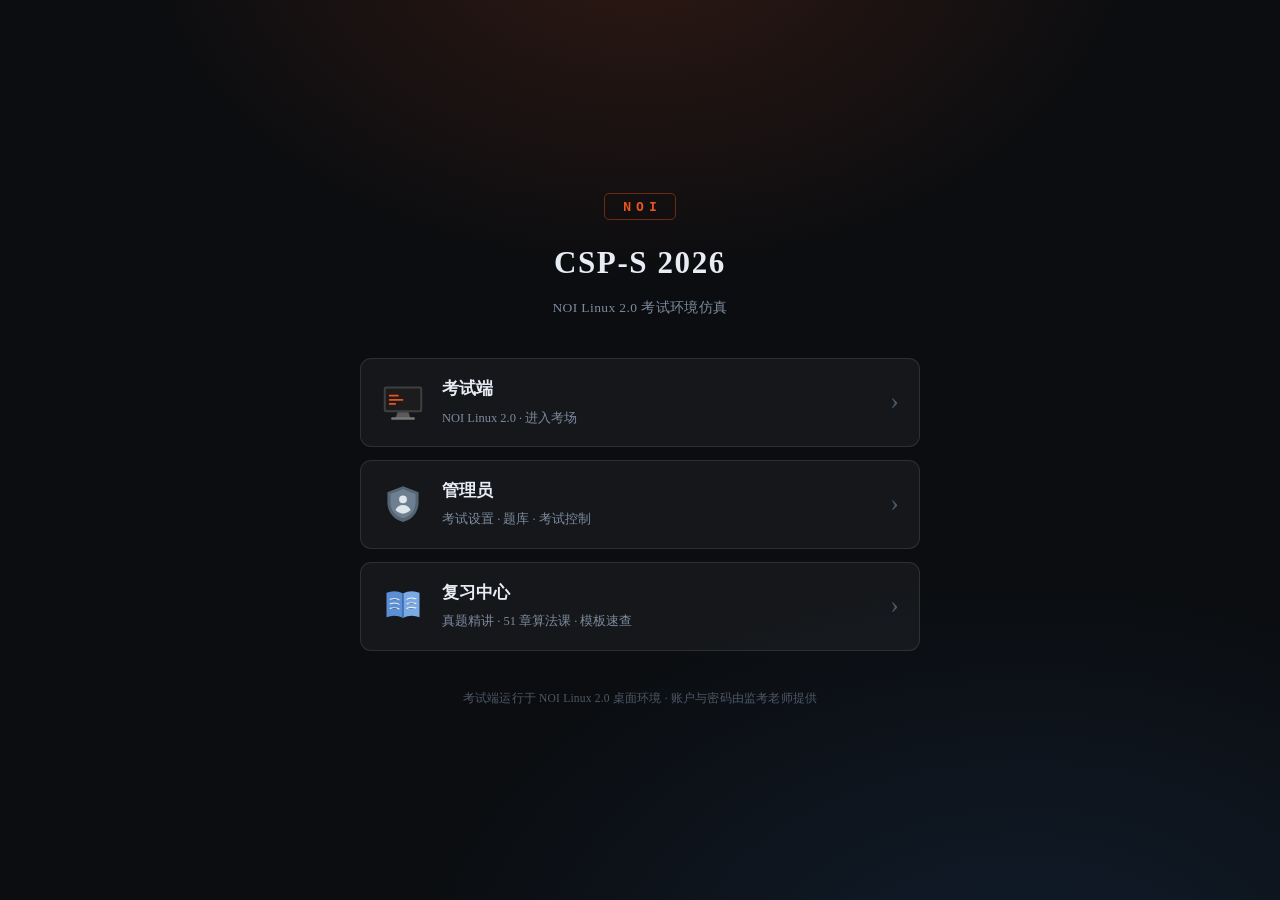
==== commit 06deddc5: "按 ISO 补 8 个应用（计算器/gedit/归档/文档查看器/VS Code/Sublime/Vim/MC）+ 窗口手感与加载动画 - 应用网格 23 → 31 项，每项都用 ISO 里的真图标（" ====
--- a/index.html
+++ b/index.html
@@ -22,6 +22,14 @@
       <span class="hm-go">›</span>
     </a>
 
+    <a class="hm-card hm-admin" id="hmAdmin" href="noi/?admin=1">
+      <span class="hm-ico">
+        <svg viewBox="0 0 48 48"><path d="M24 4.5l17 6.6v10.4c0 11.6-7 19.6-17 22-10-2.4-17-10.4-17-22V11.1z" fill="#546574"/><path d="M24 7.8l13.7 5.3v8.4c0 9.4-5.6 15.9-13.7 18-8.1-2.1-13.7-8.6-13.7-18v-8.4z" fill="#6d7f90"/><path d="M24 14.6a4.3 4.3 0 1 1 0 8.6 4.3 4.3 0 0 1 0-8.6z" fill="#dfe6ec"/><path d="M15.8 30.6c1.5-3.6 4.5-5.5 8.2-5.5s6.7 1.9 8.2 5.5c-2.3 2.4-5 3.9-8.2 3.9s-5.9-1.5-8.2-3.9z" fill="#dfe6ec"/></svg>
+      </span>
+      <span class="hm-txt"><b>管理员</b><i>考试设置 · 题库 · 考试控制</i></span>
+      <span class="hm-go">›</span>
+    </a>
+
     <a class="hm-card hm-study" id="hmStudy" href="study/">
       <span class="hm-ico">
         <svg viewBox="0 0 48 48"><path d="M6 9.6c6-2.4 12-2.4 18 .8v26.8c-6-3.2-12-3.2-18-.8z" fill="#5a8fd6"/><path d="M42 9.6c-6-2.4-12-2.4-18 .8v26.8c6-3.2 12-3.2 18-.8z" fill="#7aa9e6"/><path d="M24 10.4v26.8" stroke="#2f5f9e" stroke-width="1.4"/><path d="M10 16.6c3.4-1 6.6-.9 9.6.5M10 21.6c3.4-1 6.6-.9 9.6.5M10 26.6c3.4-1 6.6-.9 9.6.5" stroke="#dfeaf8" stroke-width="1.3" stroke-linecap="round"/><path d="M28.4 16.6c3-1.4 6.2-1.5 9.6-.5M28.4 21.6c3-1.4 6.2-1.5 9.6-.5M28.4 26.6c3-1.4 6.2-1.5 9.6-.5" stroke="#e8f1fb" stroke-width="1.3" stroke-linecap="round"/></svg>
@@ -39,6 +47,7 @@
 (function(){
   if (location.protocol === 'file:'){
     document.getElementById('hmExam').href = 'noi/index.html';
+    document.getElementById('hmAdmin').href = 'noi/index.html?admin=1';
     document.getElementById('hmStudy').href = 'study/index.html';
   }
 })();
--- a/style.css
+++ b/style.css
@@ -59,6 +59,8 @@
 
 /* ============ 开始界面 ============ */
 .screen{ position:absolute; inset:0; }
+/* 管理员控制台打开时把桌面收起来（否则 #studentApp 会盖住 #adminApp） */
+.screen.admin-away{ display:none; }
 
 /* ═══ 主页：只有「考试端」与「复习中心」两个入口 ═══ */
 .home-body{
@@ -92,6 +94,7 @@
 }
 .hm-card:hover{ background:rgba(255,255,255,.085); border-color:rgba(255,255,255,.22); transform:translateY(-1px); }
 .hm-exam:hover{ border-color:rgba(233,84,32,.55); }
+.hm-admin:hover{ border-color:rgba(140,163,184,.55); }
 .hm-study:hover{ border-color:rgba(90,143,214,.55); }
 .hm-ico{ flex:none; width:44px; height:44px; }
 .hm-ico svg{ width:100%; height:100%; display:block; }
@@ -228,20 +231,30 @@
    - /etc/skel/.config/dconf/user 里唯一的定制：壁纸 noi_wallpaper_00.png
    - favorite-apps = [ubiquity, firefox, nautilus] */
 
-/* ---- 顶部面板：26px，近黑半透明，白色 12.5px 文字 ---- */
+/* ---- 顶部面板 ----
+   数值全部来自 ISO：/usr/share/gnome-shell/theme/Yaru/gnome-shell-theme.gresource
+     #panel { background-color:#1d1d1d; font-weight:bold; height:1.86em; }
+     #panel .panel-button { color:#f2f2f2; -natural-hpadding:12px; }
+     #panel .panel-button:active/:overview { color:#fff;
+        box-shadow: inset 0 -2px 0 0 #e95825; }   ← 橙色下划线是 GNOME 的活动态
+   1.86em @ 11pt ≈ 27px。 */
 .ub-top{
-  position:absolute; left:0; right:0; top:0; height:26px; z-index:7000;
+  position:absolute; left:0; right:0; top:0; height:27px; z-index:7000;
   display:flex; align-items:center; padding:0 4px;
-  background:rgba(29,29,29,.93);
-  color:#fff; font-family:var(--ui-font); font-size:12.5px;
-  box-shadow:inset 0 1px 0 rgba(255,255,255,.05);
+  background:#1d1d1d;
+  color:#f2f2f2; font-family:var(--ui-font); font-size:12.5px; font-weight:700;
+  font-feature-settings:"tnum";
 }
 .ub-act{
-  height:26px; padding:0 9px; border:0; border-radius:0; background:transparent;
-  color:#fff; font:12.5px/26px var(--ui-font); cursor:default;
+  height:27px; padding:0 12px; border:0; border-radius:0; background:transparent;
+  color:#f2f2f2; font:700 12.5px/27px var(--ui-font); cursor:default;
   display:flex; align-items:center; gap:6px; white-space:nowrap; max-width:46%;
-}
-.ub-act:hover{ background:rgba(255,255,255,.17); }
+  box-shadow:inset 0 -2px 0 0 transparent;
+  transition:box-shadow 150ms cubic-bezier(.25,.46,.45,.94), color 150ms;
+}
+.ub-act:hover{ color:#fff; }
+/* 「活动」处于 overview（应用网格打开）时：白字 + 底部 2px 橙线 */
+.ub-act.on{ color:#fff; box-shadow:inset 0 -2px 0 0 #e95825; }
 .ub-act:focus,.ub-ico:focus,.ub-power:focus,.ub-dock-item:focus,.ub-dock-grid:focus,
 .ub-grid-app:focus,.win-btn:focus{ outline:none; }
 .ub-act-ico{ display:none; width:14px; height:14px; flex:none; }
@@ -250,53 +263,99 @@
 .ub-act-lbl{ overflow:hidden; text-overflow:ellipsis; }
 .ub-clock{
   position:absolute; left:50%; transform:translateX(-50%);
-  font:12.5px/26px var(--ui-font); color:#fff; white-space:nowrap; pointer-events:none;
-}
-.ub-tray{ margin-left:auto; display:flex; align-items:center; gap:11px; padding-right:2px; }
-.ub-ico{ width:16px; height:16px; display:inline-flex; align-items:center; justify-content:center; opacity:.95; }
+  font:700 12.5px/27px var(--ui-font); color:#f2f2f2; white-space:nowrap; pointer-events:none;
+}
+.ub-tray{ margin-left:auto; display:flex; align-items:center; gap:2px; padding-right:2px; }
+/* 状态区按钮：-natural-hpadding 12px，图标 1.09em + padding 5px */
+.ub-ico{
+  width:26px; height:27px; display:inline-flex; align-items:center; justify-content:center;
+  color:#f2f2f2; box-shadow:inset 0 -2px 0 0 transparent;
+  transition:box-shadow 150ms cubic-bezier(.25,.46,.45,.94);
+}
+.ub-ico:hover{ color:#fff; }
+.ub-ico.on{ box-shadow:inset 0 -2px 0 0 #e95825; }
 .ub-ico svg{ width:16px; height:16px; }
-.ub-power{ width:16px; height:16px; padding:0; border:0; background:transparent; color:#fff; }
-.ub-power:hover{ opacity:.7; }
-.ub-ime{ font-size:12.5px; display:inline-flex; align-items:center; gap:1px; }
+.ub-power{ width:26px; height:27px; padding:0; border:0; background:transparent; color:#f2f2f2; }
+.ub-power:hover{ color:#fff; }
+.ub-ime{ font-size:12.5px; display:inline-flex; align-items:center; gap:1px; padding:0 7px; height:27px; }
 .ub-ime b{ font-weight:400; font-size:9px; opacity:.8; }
-.ub-caret{ font-size:9px; opacity:.85; }
+.ub-caret{ font-size:9px; opacity:.85; padding:0 4px; }
 .ub-remain{ font:700 11.5px var(--mono-font); color:#c6e6a0; letter-spacing:.2px; }
 .ub-remain.warn{ color:#f2c14b; }
 .ub-remain.crit{ color:#ff8a7a; animation:blink 1s step-start infinite; }
 @keyframes blink{ 50%{ opacity:.35; } }
 
-/* ---- 左侧 Dock：64px，70% 不透明黑，占满顶栏以下高度 ---- */
+/* ---- 左侧 Dock ----
+   来自 ISO 同一份 gnome-shell.css：
+     .workspace-thumbnails, #dash { color:#eeeeec;
+        background-color:rgba(29,29,29,.775); border:1px solid rgba(255,255,255,.16); }
+     #dash { padding:5px 0; border-radius:0 9px 9px 0; border-left-width:0; }
+     .dash-item-container > StWidget { padding:5px 10px; }
+     .dash-label { background:rgba(29,29,29,.925); border-radius:6px;
+        box-shadow:0 0 0 1px rgba(255,255,255,.16); color:#eeeeec; padding:6px 8px; }
+   48px 图标 + 左右各 10px = 68px 宽。 */
 .ub-dock{
-  position:absolute; left:0; top:26px; bottom:0; width:64px; z-index:6900;
+  position:absolute; left:0; top:27px; bottom:0; width:68px; z-index:6900;
   display:flex; flex-direction:column; align-items:center;
-  padding:8px 0 6px; gap:4px;
-  background:rgba(28,28,28,.72);
+  padding:5px 0; gap:0;
+  background:rgba(29,29,29,.775);
+  border:1px solid rgba(255,255,255,.16); border-left-width:0;
+  border-radius:0 9px 9px 0;
+  -webkit-backdrop-filter:blur(4px); backdrop-filter:blur(4px);
+  transition:opacity 200ms cubic-bezier(.25,.46,.45,.94);
 }
 .ub-dock-apps{
   flex:1; width:100%; display:flex; flex-direction:column; align-items:center;
-  gap:4px; overflow:hidden;
+  gap:0; overflow:hidden;
 }
 .ub-dock-item{
-  position:relative; width:48px; height:48px; flex:none; padding:0;
-  border:0; border-radius:5px; background:transparent; cursor:default;
+  position:relative; width:48px; height:48px; flex:none;
+  margin:5px 0; padding:0; border:2px solid transparent; border-radius:4px;
+  background:transparent; cursor:default;
   display:flex; align-items:center; justify-content:center;
-}
-.ub-dock-item:hover{ background:rgba(255,255,255,.13); }
-.ub-dock-item svg{ width:40px; height:40px; }
-/* 运行指示：右上角橙色小圆点（dash-to-dock DOTS 样式） */
+  transition:background-color 100ms cubic-bezier(.25,.46,.45,.94);
+}
+.ub-dock-item:hover{ background:rgba(238,238,236,.1); }
+.ub-dock-item svg{ width:48px; height:48px; }
+/* 真图标（从 ISO 抽的 PNG）走 <img>，尺寸跟着容器 */
+.ub-dock-item img{ width:48px; height:48px; display:block; object-fit:contain; }
+.ub-grid-app img{ width:96px; height:96px; flex:none; display:block; object-fit:contain; }
+.s-icon .ico img{ width:100%; height:100%; display:block; object-fit:contain; }
+.win-ico img{ width:16px; height:16px; display:block; object-fit:contain; }
+.gp-item-ico img{ width:16px; height:16px; display:block; object-fit:contain; }
+/* 运行指示：右侧橙色点（dash-to-dock running-indicator-style='DOTS'，色 #e95420） */
 .ub-dock-item.running::after{
-  content:''; position:absolute; right:3px; top:50%; margin-top:-2.5px;
+  content:''; position:absolute; right:-6px; top:50%; margin-top:-2.5px;
   width:5px; height:5px; border-radius:50%; background:#e95420;
   box-shadow:0 0 2px rgba(0,0,0,.6);
 }
+.ub-dock-item.focused{ background:rgba(238,238,236,.1); }
+/* 启动中：图标压暗 + 右下角转圈（真机起进程到窗口映射之间就是这个手感） */
+.ub-dock-item.launching svg{ opacity:.5; }
+.ub-dock-item.launching::before{
+  content:''; position:absolute; right:1px; bottom:1px; width:11px; height:11px;
+  border:2px solid rgba(238,238,236,.26); border-top-color:#f2f2f2; border-radius:50%;
+  box-sizing:border-box; animation:launchSpin .68s linear infinite;
+}
+@keyframes launchSpin{ to{ transform:rotate(360deg); } }
 .ub-dock-grid{
-  width:42px; height:42px; flex:none; padding:10px;
-  border:0; border-radius:50%; background:transparent;
+  width:48px; height:48px; flex:none; margin:5px 0; padding:12px;
+  border:0; border-radius:4px; background:transparent;
   display:grid; grid-template-columns:repeat(3,1fr); grid-template-rows:repeat(3,1fr);
   gap:2px; cursor:default;
-}
-.ub-dock-grid:hover{ background:rgba(255,255,255,.13); }
-.ub-dock-grid i{ display:block; width:3.5px; height:3.5px; margin:auto; border-radius:50%; background:#e6e6e6; }
+  transition:background-color 100ms cubic-bezier(.25,.46,.45,.94);
+}
+.ub-dock-grid:hover{ background:rgba(238,238,236,.1); }
+.ub-dock-grid i{ display:block; width:3.5px; height:3.5px; margin:auto; border-radius:50%; background:#eeeeec; }
+/* Dock 悬停提示（.dash-label） */
+.ub-tip{
+  position:absolute; z-index:7600; pointer-events:none;
+  background:rgba(29,29,29,.925); border-radius:6px;
+  box-shadow:0 0 0 1px rgba(255,255,255,.16);
+  color:#eeeeec; font:12px var(--ui-font); padding:6px 8px;
+  white-space:nowrap; animation:tipIn 100ms cubic-bezier(.25,.46,.45,.94);
+}
+@keyframes tipIn{ from{ opacity:0; transform:translateX(-4px); } to{ opacity:1; transform:none; } }
 
 /* ---- 桌面：壁纸铺满整个屏幕，Dock 压在上面 ---- */
 #studentApp{
@@ -307,10 +366,13 @@
   background-size:100% 100%; background-position:center; background-repeat:no-repeat;
 }
 .s-desktop{
-  position:absolute; inset:26px 0 0 64px; padding:10px 8px;
+  position:absolute; inset:27px 0 0 68px; padding:10px 8px;
   display:block; column-width:100px; column-gap:0; column-fill:auto;
   overflow:hidden; background:transparent;
 }
+/* 起进程期间光标变「忙」，跟真机等窗口映射时一样 */
+#studentApp.launching .s-desktop,
+#studentApp.launching .ub-dock-item{ cursor:progress; }
 .s-icon{
   width:100px; margin:0; break-inside:avoid; padding:7px 3px 8px;
   display:flex; flex-direction:column; align-items:center; gap:5px;
@@ -327,7 +389,7 @@
   display:-webkit-box; -webkit-line-clamp:2; -webkit-box-orient:vertical; overflow:hidden;
 }
 .s-watermark{
-  position:absolute; inset:26px 0 0 64px; z-index:6000; pointer-events:none;
+  position:absolute; inset:27px 0 0 68px; z-index:6000; pointer-events:none;
   display:flex; align-items:center; justify-content:center; overflow:hidden;
   color:#fff; font-family:var(--mono-font); text-align:center;
   opacity:.016; font-size:20px; font-weight:700; line-height:3; letter-spacing:1px;
@@ -335,38 +397,114 @@
 }
 .s-watermark.hidden{ display:none; }
 
-/* ---- 窗口（Yaru：深灰标题栏、标题居中、右上角按钮、关闭为红圆） ---- */
+/* ---- 窗口 ----
+   装饰数值来自 ISO /usr/share/themes/Yaru/gtk-3.20/gtk.gresource：
+     decoration { border-radius:7px 7px 0 0; border-width:0;
+                  box-shadow:0 3px 9px 1px rgba(0,0,0,.5), 0 0 0 1px rgba(34,34,34,.9); }
+     decoration:backdrop { box-shadow:0 2px 6px 2px rgba(0,0,0,.2), 0 0 0 1px rgba(34,34,34,.9);
+                           transition:200ms ease-out; }
+     headerbar { min-height:40px; padding:0 6px; border-bottom:1px solid #252525;
+                 background:#252525 linear-gradient(to top,#2c2c2c,#2c2c2c);
+                 box-shadow:inset 0 1px rgba(247,247,247,.07); }
+     headerbar:backdrop { background-color:#3e3e3e; }   ← 失焦反而更浅
+     button { border-radius:4px; transition:all 200ms cubic-bezier(.25,.46,.45,.94); }
+   开窗动画按 Mutter 的 200ms ease-out：0.92 缩放 + 淡入。 */
 .s-win{
   position:absolute; display:flex; flex-direction:column; min-width:300px; min-height:180px;
-  background:#f6f5f4; color:#2c2c2c; border-radius:6px; overflow:hidden;
-  box-shadow:0 6px 22px rgba(0,0,0,.42), 0 0 0 1px rgba(0,0,0,.26);
-}
-.s-win.maxed{ border-radius:0; box-shadow:0 0 0 1px rgba(0,0,0,.4); }
+  background:#f6f5f4; color:#2c2c2c;
+  border-radius:7px 7px 0 0; overflow:hidden;
+  box-shadow:0 3px 9px 1px rgba(0,0,0,.5), 0 0 0 1px rgba(34,34,34,.9);
+  transform-origin:center center;
+  animation:winOpen 200ms cubic-bezier(.25,.46,.45,.94) both;
+  transition:box-shadow 200ms ease-out, left 250ms cubic-bezier(.25,.46,.45,.94),
+             top 250ms cubic-bezier(.25,.46,.45,.94),
+             width 250ms cubic-bezier(.25,.46,.45,.94),
+             height 250ms cubic-bezier(.25,.46,.45,.94),
+             border-radius 160ms ease-out;
+}
+/* 开窗动画放完就把 animation 摘掉：带 transform 的祖先会让内部 position:fixed
+   的弹出菜单以窗口为参照，必须避免长期保留 transform */
+.s-win.anim-done{ animation:none; }
+@keyframes winOpen{
+  from{ opacity:0; transform:scale(.92); }
+  to{ opacity:1; transform:scale(1); }
+}
+.s-win.closing{ animation:winClose 160ms cubic-bezier(.4,0,1,1) both; pointer-events:none; }
+@keyframes winClose{
+  from{ opacity:1; transform:scale(1); }
+  to{ opacity:0; transform:scale(.94); }
+}
+.s-win.minimizing{ animation:winMin 160ms cubic-bezier(.4,0,1,1) both; pointer-events:none; }
+@keyframes winMin{
+  from{ opacity:1; transform:scale(1); }
+  to{ opacity:0; transform:scale(.86); }
+}
+.s-win.restoring{ animation:winRestore 200ms cubic-bezier(.25,.46,.45,.94) both; }
+@keyframes winRestore{
+  from{ opacity:0; transform:scale(.86); }
+  to{ opacity:1; transform:scale(1); }
+}
+.s-win.maxed{ border-radius:0; box-shadow:0 0 0 1px rgba(34,34,34,.9); }
+/* 拖动 / 拖边时摘掉过渡，窗口要跟手 */
+.s-win.moving, .s-win.resizing{ transition:none; }
+.s-win.moving .s-win-head{ cursor:grabbing; }
+/* 鼠标划过内嵌 iframe（IDE 编辑区）时父窗口收不到 mousemove，拖到一半会卡住 */
+.s-win.moving iframe, .s-win.resizing iframe{ pointer-events:none; }
+/* 八向缩放手柄（不可见，只负责光标与命中区） */
+.win-rs{ position:absolute; z-index:6; }
+.win-rs.n{ top:0; left:10px; right:10px; height:5px; cursor:ns-resize; }
+.win-rs.s{ bottom:0; left:10px; right:10px; height:5px; cursor:ns-resize; }
+.win-rs.w{ left:0; top:10px; bottom:10px; width:5px; cursor:ew-resize; }
+.win-rs.e{ right:0; top:10px; bottom:10px; width:5px; cursor:ew-resize; }
+.win-rs.nw{ top:0; left:0; width:11px; height:11px; cursor:nwse-resize; }
+.win-rs.ne{ top:0; right:0; width:11px; height:11px; cursor:nesw-resize; }
+.win-rs.sw{ bottom:0; left:0; width:11px; height:11px; cursor:nesw-resize; }
+.win-rs.se{ bottom:0; right:0; width:11px; height:11px; cursor:nwse-resize; }
+.s-win.maxed .win-rs{ display:none; }
+/* 失焦窗口：阴影变浅 + 标题栏变浅（Yaru backdrop #3e3e3e） */
+.s-win:not(.focused){
+  box-shadow:0 2px 6px 2px rgba(0,0,0,.2), 0 0 0 1px rgba(34,34,34,.9);
+}
 .s-win-head{
-  position:relative; height:30px; flex:none; display:flex; align-items:center;
-  padding:0 6px 0 10px; gap:6px;
-  background:linear-gradient(#3c3c3c,#333);
-  color:#cfcfcf; font-size:12px; cursor:default; user-select:none;
-}
-.s-win.focused .s-win-head{ background:linear-gradient(#4a4a4a,#3b3b3b); color:#f4f4f4; }
-.s-win-head .win-ico{ width:14px; height:14px; flex:none; display:flex; align-items:center; justify-content:center; opacity:.9; }
-.s-win-head .win-ico svg{ width:14px; height:14px; }
+  position:relative; height:40px; flex:none; display:flex; align-items:center;
+  padding:0 6px 0 8px; gap:8px;
+  background:#2c2c2c;
+  border-bottom:1px solid #252525;
+  box-shadow:inset 0 1px rgba(247,247,247,.07);
+  color:#cfcfcf; font-size:12.5px; cursor:default; user-select:none;
+  transition:background-color 200ms ease-out, border-color 200ms ease-out, color 200ms ease-out;
+}
+.s-win.focused .s-win-head{ background:#2c2c2c; color:#f4f4f4; }
+.s-win:not(.focused) .s-win-head{ background:#3e3e3e; border-bottom-color:#282828; color:#b8b8b8; }
+.s-win-head .win-ico{ width:16px; height:16px; flex:none; display:flex; align-items:center; justify-content:center; opacity:.9; }
+.s-win-head .win-ico svg{ width:16px; height:16px; }
 .s-win-head .win-title{
   position:absolute; left:50%; transform:translateX(-50%);
-  max-width:calc(100% - 160px); font-size:12px; font-weight:700;
+  max-width:calc(100% - 180px); font-size:12.5px; font-weight:700; padding:0 12px;
   overflow:hidden; text-overflow:ellipsis; white-space:nowrap; pointer-events:none;
 }
-.win-btns{ display:flex; gap:5px; align-items:center; margin-left:auto; flex:none; z-index:1; }
+.win-btns{ display:flex; gap:6px; align-items:center; margin-left:auto; flex:none; z-index:1; }
 .win-btn{
-  width:22px; height:22px; padding:0; border:0; border-radius:50%;
-  background:transparent; color:#cfcfcf; cursor:default;
+  width:24px; height:24px; padding:0; border:0; border-radius:50%;
+  background:rgba(255,255,255,.12); color:#f4f4f4; cursor:default;
   display:flex; align-items:center; justify-content:center;
-  font:400 10px/1 var(--ui-font);
-}
-.win-btn:hover{ background:rgba(255,255,255,.18); color:#fff; }
+  font:400 11px/1 var(--ui-font);
+  transition:background-color 150ms cubic-bezier(.25,.46,.45,.94), color 150ms;
+}
+.win-btn:hover{ background:rgba(255,255,255,.26); color:#fff; }
 .win-btn.close{ background:#e01b24; color:#fff; }
 .win-btn.close:hover{ background:#f22b35; }
 .s-win-body{ flex:1; min-height:0; display:flex; flex-direction:column; overflow:hidden; background:#fff; }
+/* headerbar 型窗口（Nautilus、软件中心）：标题栏兼任工具栏，居中标题让位给应用内容 */
+.s-win-head.head-bar{ padding:0 6px 0 7px; gap:5px; }
+/* 真机 GNOME 的 CSD 标题栏不放应用图标，窗口身份靠路径栏自己说明 */
+.s-win-head.head-bar .win-ico{ display:none; }
+/* 屏幕阅读器式隐藏：headerbar 窗口不需要居中标题，但节点要留着给 setTitle 用 */
+.s-win-head .win-title.head-title{
+  position:absolute; width:1px; height:1px; padding:0; margin:-1px;
+  overflow:hidden; clip-path:inset(50%); white-space:nowrap; border:0;
+}
+.head-app{ flex:1; min-width:0; display:flex; align-items:center; gap:6px; overflow:hidden; }
 
 /* ---- GTK 菜单栏 / 工具栏 / 状态栏 ---- */
 .s-menubar{
@@ -386,13 +524,23 @@
   font-size:10.5px; color:#5a5955;
 }
 
-/* ---- 题面文档 ---- */
-.pdf-bar{
-  flex:0 0 auto; display:flex; align-items:center; gap:10px; padding:5px 12px;
-  background:#cfd6df; border-bottom:1px solid #aab4c0; font-size:12px; color:#333;
-}
-.pdf-bar .pdf-name{ font-family:Consolas,monospace; font-weight:700; }
-.pdf-body{ flex:1; overflow:auto; background:#fff; }
+/* ---- 题面文档（Evince 3.36） ---- */
+/* 真机 Evince：文档名在 headerbar 里，页面是灰色桌面上一张白纸 + 阴影 */
+.pdf-name{
+  flex:1; min-width:0; text-align:center; font-family:Consolas,monospace; font-weight:700;
+  font-size:12.5px; color:#f4f4f4; overflow:hidden; text-overflow:ellipsis; white-space:nowrap;
+}
+.ev-body{
+  flex:1; min-height:0; overflow:auto; background:#e8e8e7;
+  display:flex; justify-content:center; align-items:flex-start; padding:14px 16px 26px;
+}
+.ev-page{
+  background:#fff; width:100%; max-width:742px; min-height:100%;
+  box-shadow:0 1px 3px rgba(0,0,0,.28), 0 6px 18px rgba(0,0,0,.10);
+  transform-origin:top center; transition:transform 140ms ease-out;
+}
+.ev-page.ev-frame{ display:flex; min-height:640px; }
+.ev-page.ev-frame iframe{ flex:1; border:0; width:100%; }
 .prob-doc{ padding:34px 44px 60px; max-width:860px; margin:0 auto; font-size:14px; line-height:1.8; }
 .prob-doc h2{ font-size:20px; margin:0 0 18px; padding-bottom:10px; border-bottom:2px solid #333; }
 .prob-doc h3{ font-size:15.5px; margin:22px 0 8px; }
@@ -406,16 +554,226 @@
 .prob-doc p{ margin:6px 0; }
 .prob-doc iframe{ width:100%; height:100%; border:0; display:block; }
 
-/* ---- 压缩包查看器 ---- */
-.zip-list{ flex:1; overflow:auto; background:#fff; padding:12px; }
-.zip-row{
-  display:flex; align-items:center; gap:10px; padding:7px 10px; border-radius:6px; cursor:default; font-size:13px;
-}
-.zip-row:hover{ background:#eef3fa; }
-.zip-row .zi{ font-size:20px; }
-.zip-row .zname{ font-family:Consolas,monospace; }
-.zip-row .zmeta{ margin-left:auto; color:#999; font-size:11.5px; }
-.zip-row .zdir{ font-weight:700; }
+/* ---- 归档管理器（file-roller 3.36） ---- */
+.ar-btn{
+  flex:none; min-height:24px; padding:0 11px; border:1px solid #222222; border-radius:4px;
+  background:#484848; color:#f7f7f7; font-size:12px; cursor:default;
+  transition:background-color 140ms cubic-bezier(.25,.46,.45,.94);
+}
+.ar-btn:hover{ background:#545454; }
+.ar-btn:active{ background:#3c3c3c; }
+.ar-title{
+  flex:1; min-width:0; text-align:center; font-weight:700; font-size:12.5px; color:#f4f4f4;
+  overflow:hidden; text-overflow:ellipsis; white-space:nowrap;
+}
+.ar-list{ flex:1; min-height:0; overflow:auto; background:#ffffff; font-size:12.5px; color:#2c2c2c; }
+.ar-head, .ar-row{
+  display:flex; align-items:center; gap:10px; padding:0 12px; height:29px;
+}
+.ar-head{
+  position:sticky; top:0; z-index:1; height:27px;
+  background:#f2f2f1; border-bottom:1px solid #dcdcd8;
+  font-size:11.5px; color:#5c5b57; font-weight:700;
+}
+.ar-row{ border-bottom:1px solid #f4f4f2; cursor:default; }
+.ar-row:hover{ background:#eef3fa; }
+.ar-c-name{ flex:1; min-width:0; display:flex; align-items:center; gap:8px; overflow:hidden; }
+.ar-c-name b{ font-weight:400; font-family:Consolas,monospace; overflow:hidden; text-overflow:ellipsis; white-space:nowrap; }
+.ar-c-name img{ width:18px; height:18px; flex:none; object-fit:contain; }
+.ar-c-size{ width:76px; flex:none; text-align:right; color:#5c5b57; font-size:11.5px; }
+.ar-c-type{ width:140px; flex:none; color:#7a7975; font-size:11.5px; overflow:hidden; text-overflow:ellipsis; white-space:nowrap; }
+.ar-c-time{ width:132px; flex:none; color:#7a7975; font-size:11.5px; }
+.ar-indent .ar-c-name{ padding-left:22px; }
+
+/* ---- GNOME 计算器 3.36 ---- */
+.calc{ flex:1; min-height:0; display:flex; flex-direction:column; gap:9px; padding:10px; background:#f6f5f4; }
+.calc-disp{
+  flex:0 0 auto; min-height:84px; display:flex; flex-direction:column;
+  align-items:flex-end; justify-content:flex-end; gap:2px;
+  padding:6px 12px; background:#fbfbfa; border:1px solid #e3e2df; border-radius:6px;
+}
+.calc-expr{ font-size:12px; color:#8a8984; min-height:15px; }
+.calc-val{
+  font-size:33px; font-weight:300; line-height:1.12; color:#2c2c2c;
+  max-width:100%; overflow:hidden; text-overflow:ellipsis; white-space:nowrap;
+}
+.calc-pad{ flex:1; min-height:0; display:grid; grid-template-columns:repeat(4,1fr); grid-auto-rows:1fr; gap:6px; }
+.calc-key{
+  border:1px solid #d9d8d4; border-radius:6px; background:#fbfbfa; color:#2c2c2c;
+  font:400 15px/1 var(--ui-font); cursor:default;
+  transition:background-color 120ms cubic-bezier(.25,.46,.45,.94);
+}
+.calc-key:hover{ background:#f0efec; }
+.calc-key:active{ background:#e3e2de; }
+.calc-key.op{ background:#ecebe7; color:#1f1f1d; font-weight:500; }
+.calc-key.op:hover{ background:#e3e2de; }
+.calc-key.eq{ background:#df4a16; border-color:#c7400f; color:#ffffff; font-weight:700; }
+.calc-key.eq:hover{ background:#e95a26; }
+.calc-key.eq:active{ background:#c7400f; }
+
+/* ---- 文本编辑器（gedit 3.36） ---- */
+.ged-title{
+  flex:1; min-width:0; text-align:center; font-weight:700; font-size:12.5px; color:#f4f4f4;
+  overflow:hidden; text-overflow:ellipsis; white-space:nowrap;
+}
+.ged-area{
+  flex:1; min-height:0; width:100%; padding:10px 12px; border:0; outline:0; resize:none;
+  background:#ffffff; color:#2c2c2c; white-space:pre; overflow:auto;
+  font:13px/1.5 'Ubuntu Mono','DejaVu Sans Mono',Consolas,monospace;
+  tab-size:8;
+}
+.ged-status{
+  flex:0 0 auto; display:flex; align-items:center; gap:9px; padding:3px 10px;
+  background:#f0efec; border-top:1px solid #dcdbd7; font-size:11.5px; color:#5c5b57;
+}
+.ged-pos{ margin-right:auto; }
+.ged-sep{ width:1px; height:11px; background:#d5d4d0; flex:none; }
+
+/* ---- VS Code / Sublime Text 共用的代码区 ---- */
+.ce{
+  flex:1; min-height:0; display:flex; flex-direction:column;
+  font:13px/1.45 'DejaVu Sans Mono',Consolas,monospace;
+}
+.ce-vsc{ background:#1e1e1e; color:#d4d4d4; }
+.ce-sub{ background:#272822; color:#f8f8f2; }
+.ce-menu{
+  flex:0 0 auto; display:flex; gap:1px; padding:2px 6px;
+  background:#3c3c3c; color:#cccccc; font:12px/1.4 var(--ui-font);
+}
+.ce-mi{ padding:3px 7px; border-radius:3px; }
+.ce-mi:hover{ background:#505050; }
+.ce-body{ flex:1; min-height:0; display:flex; }
+.ce-act{
+  width:48px; flex:none; display:flex; flex-direction:column; align-items:center;
+  gap:1px; padding-top:4px; background:#333333;
+}
+.ce-act-b{
+  width:48px; height:43px; padding:0; border:0; border-left:2px solid transparent;
+  background:transparent; color:#858585; cursor:default;
+  display:flex; align-items:center; justify-content:center;
+  transition:color 140ms ease, border-color 140ms ease;
+}
+.ce-act-b svg{ width:22px; height:22px; }
+.ce-act-b:hover{ color:#ffffff; }
+.ce-act-b.on{ color:#ffffff; border-left-color:#ffffff; }
+.ce-side{ width:214px; flex:none; overflow:auto; background:#252526; color:#cccccc; }
+.ce-sub .ce-side{ background:#212121; color:#d0d0d0; }
+.ce-side-h{
+  padding:7px 12px 5px; font:11px/1.3 var(--ui-font); letter-spacing:.4px;
+  text-transform:uppercase; color:#bbbbbb;
+}
+.ce-sub .ce-side-h{ text-transform:none; letter-spacing:0; color:#b8b8b8; }
+.ce-node{
+  display:flex; align-items:center; gap:5px; height:22px; padding:0 10px;
+  font-size:12.5px; white-space:nowrap; cursor:default;
+}
+.ce-node.root{ font-weight:700; color:#e4e4e4; }
+.ce-sub .ce-node.root{ color:#e8e8e8; }
+.ce-node.file:hover{ background:#2a2d2e; }
+.ce-sub .ce-node.file:hover{ background:#2d2d2d; }
+.ce-node.sel{ background:#37373d; color:#ffffff; }
+.ce-sub .ce-node.sel{ background:#3a3a3a; color:#ffffff; }
+.ce-caret{ width:10px; flex:none; color:#c8c8c8; font-size:10px; }
+.ce-fi{ width:15px; height:15px; flex:none; object-fit:contain; }
+.ce-main{ flex:1; min-width:0; display:flex; flex-direction:column; background:#1e1e1e; }
+.ce-sub .ce-main{ background:#272822; }
+.ce-tabs{ flex:0 0 auto; display:flex; height:34px; background:#252526; }
+.ce-sub .ce-tabs{ background:#303030; }
+.ce-tab{
+  position:relative; display:flex; align-items:center; gap:8px; padding:0 12px;
+  font:12px/1.4 var(--ui-font); color:#969696; background:#2d2d2d;
+  border-right:1px solid #252526; cursor:default;
+}
+.ce-sub .ce-tab{ background:#303030; border-right:0; color:#8f8f8f; }
+.ce-tab.on{ background:#1e1e1e; color:#ffffff; }
+.ce-sub .ce-tab.on{ background:#272822; color:#ffffff; }
+.ce-tab.on::before{ content:''; position:absolute; left:0; right:0; top:0; height:1px; background:#007acc; }
+.ce-sub .ce-tab.on::before{ display:none; }
+.ce-tab-x{ margin-left:4px; opacity:.75; font-size:13px; }
+.ce-editor{ flex:1; min-height:0; display:flex; }
+.ce-code{ flex:1; min-height:0; display:flex; font:13px/1.45 'DejaVu Sans Mono',Consolas,monospace; }
+.ce-gutter{
+  flex:none; min-width:54px; overflow:hidden; padding:6px 0;
+  text-align:right; user-select:none; color:#858585;
+}
+.ce-sub .ce-gutter{ color:#7f7f7f; }
+.ce-gut{ white-space:pre; padding-right:14px; }
+.ce-view{ flex:1; min-width:0; position:relative; overflow:hidden; }
+.ce-hl,.ce-ta{
+  position:absolute; inset:0; margin:0; border:0; padding:6px 10px;
+  font:inherit; white-space:pre; tab-size:4; overflow:auto;
+}
+.ce-hl{ pointer-events:none; overflow:hidden; }
+.ce-ta{
+  background:transparent; color:transparent; caret-color:#aeafad;
+  resize:none; outline:0; -webkit-text-fill-color:transparent;
+}
+.ce-sub .ce-ta{ caret-color:#f8f8f2; }
+.ce-ta::selection{ background:#264f78; }
+.ce-sub .ce-ta::selection{ background:#57544d; }
+.ce-ta::-webkit-scrollbar{ width:12px; height:12px; }
+.ce-ta::-webkit-scrollbar-thumb{ background:rgba(255,255,255,.16); }
+/* VS Code 的 C++ 配色 */
+.ce-vsc .joe-com{ color:#6a9955; font-weight:400; font-style:normal; }
+.ce-vsc .joe-kw{ color:#569cd6; font-weight:400; }
+.ce-vsc .joe-pre{ color:#c586c0; font-weight:400; }
+.ce-vsc .joe-inc{ color:#ce9178; font-weight:400; }
+.ce-vsc .joe-str,.ce-vsc .joe-const{ color:#ce9178; font-weight:400; }
+.ce-vsc .joe-num{ color:#b5cea8; font-weight:400; }
+.ce-vsc .joe-brace{ color:#d4d4d4; font-weight:400; }
+/* Sublime 的 Monokai */
+.ce-sub .joe-com{ color:#75715e; font-weight:400; font-style:normal; }
+.ce-sub .joe-kw{ color:#66d9ef; font-weight:400; font-style:italic; }
+.ce-sub .joe-pre{ color:#f92672; font-weight:400; }
+.ce-sub .joe-inc{ color:#e6db74; font-weight:400; }
+.ce-sub .joe-str,.ce-sub .joe-const{ color:#e6db74; font-weight:400; }
+.ce-sub .joe-num{ color:#ae81ff; font-weight:400; }
+.ce-sub .joe-brace{ color:#f8f8f2; font-weight:400; }
+.ce-status{
+  flex:0 0 auto; height:22px; display:flex; align-items:center; gap:14px; padding:0 10px;
+  background:#007acc; color:#ffffff; font:11.5px/1.4 var(--ui-font);
+}
+.ce-sub .ce-status{ background:#2e2e2e; color:#d0d0d0; height:24px; }
+.ce-st-l{ margin-right:auto; display:flex; align-items:center; gap:12px; }
+.ce-st-r{ display:flex; gap:14px; }
+.ce-st-i{ white-space:nowrap; }
+.ce-branch{ opacity:.95; }
+
+/* ---- Vim 8.1（终端里） ---- */
+.vim{
+  flex:1; min-height:0; outline:0; display:flex; flex-direction:column;
+  background:#300a24; color:#ffffff;
+  font:13px/19px 'DejaVu Sans Mono','Ubuntu Mono',Consolas,monospace;
+}
+.vim-screen{ flex:1; min-height:0; margin:0; padding:0 2px; white-space:pre; overflow:hidden; }
+.vim-tilde{ color:#3465a4; }
+.vim-cur{ background:#ffffff; color:#300a24; }
+.vim-status{
+  flex:0 0 auto; display:flex; padding:0 2px; white-space:pre;
+  background:#ffffff; color:#000000;
+}
+.vim-r{ margin-left:auto; }
+.vim-cmd{ flex:0 0 auto; min-height:19px; padding:0 2px; white-space:pre; color:#ffffff; }
+.vim-cmd.typing{ color:#ffffff; }
+
+/* ---- Midnight Commander 4.8 ---- */
+.mc{
+  flex:1; min-height:0; outline:0; display:flex; flex-direction:column;
+  background:#0000aa; color:#ffffff; padding:4px 0 0;
+  font:13px/1.32 'DejaVu Sans Mono',Consolas,monospace;
+}
+.mc-panels{ flex:1; min-height:0; display:flex; justify-content:center; gap:3px; overflow:hidden; }
+/* 宽度由脚本按窗口实际像素测得（ch 单位在某些字体下会取整跑偏） */
+.mc-p{ flex:0 0 auto; width:44ch; margin:0; white-space:pre; color:#ffffff; }
+.mc-row{ display:block; }
+.mc-row.sel{ background:#005555; color:#dddddd; }
+.mc-row.sel.on{ background:#00aaaa; color:#ffffff; }
+.mc-fkeys{
+  flex:0 0 auto; display:flex; gap:3px; padding:2px 6px 3px;
+  background:#0000aa; border-top:1px solid #00aaaa; white-space:pre;
+}
+.mc-fk{ color:#ffffff; }
+.mc-fk b{ color:#ffff55; font-weight:400; }
 
 /* ---- IDE 窗口 ---- */
 .ide-bar{
@@ -768,14 +1126,55 @@
 /* 侧栏收起后正文过宽不利于阅读，限制单行长度 */
 .rev-content > *{ max-width:1100px; }
 
-/* ═══════════════ 桌面弹出菜单（GNOME 2 / Ambiance：浅灰底 + 橙选区） ═══════════════ */
+/* ═══════════════ 弹出菜单 ═══════════════
+   两套：
+   · .gp-pop.shell —— GNOME Shell 的菜单（顶栏「活动」/系统菜单/网络/日历）。
+     来自 gnome-shell.css：.popup-menu{min-width:15em;color:#F7F7F7}
+       .popup-menu-content{padding:16px 0}  .popup-menu-item{spacing:6px;padding:6px}
+       .popup-menu-item.selected{background:rgba(247,247,247,.1)}
+       .popup-menu-item:checked{background:#3e3e3e}
+       .popup-sub-menu{background:#373737}  分隔线 background:#2c2c2c, margin 6px 64px
+   · .gp-ctx / 不带 shell —— GTK 应用与桌面右键菜单（Yaru 浅色）。 */
 .gp-pop,.gp-ctx{
   position:fixed; z-index:9000; min-width:190px; max-height:76vh; overflow:auto;
   background:#f2f1f0; border:1px solid #a9a6a0; border-radius:3px; padding:2px;
   box-shadow:0 4px 14px rgba(0,0,0,.45); color:#2c2b28;
   font:11px/1.4 Ubuntu,"DejaVu Sans","Noto Sans SC","PingFang SC",sans-serif;
+  transform-origin:top left;
+  animation:menuIn 120ms cubic-bezier(.25,.46,.45,.94);
 }
 .gp-pop.hidden,.gp-ctx.hidden{ display:none; }
+@keyframes menuIn{
+  from{ opacity:0; transform:scale(.97) translateY(-4px); }
+  to{ opacity:1; transform:none; }
+}
+/* GNOME Shell 菜单：深灰圆角 6px，白字 */
+.gp-pop.shell{
+  min-width:15em; padding:6px; border:0; border-radius:6px;
+  background:#3e3e3e; color:#F7F7F7;
+  box-shadow:0 0 0 1px rgba(0,0,0,.35), 0 10px 26px rgba(0,0,0,.45);
+  font:13px/1.35 var(--ui-font);
+}
+.gp-pop.shell .gp-menuhead{
+  padding:7px 12px 5px; font-size:11.5px; letter-spacing:0; text-transform:none;
+  color:rgba(247,247,247,.55); font-weight:700; border-bottom:0; margin-bottom:2px;
+}
+.gp-pop.shell .gp-item{
+  gap:12px; padding:8px 12px; border-radius:4px; color:#F7F7F7; font-size:13px;
+  transition:background-color 100ms cubic-bezier(.25,.46,.45,.94);
+}
+.gp-pop.shell .gp-item:hover,.gp-pop.shell .gp-item:focus{
+  background:rgba(247,247,247,.1); color:#fff;
+}
+.gp-pop.shell .gp-item.dim{ color:rgba(247,247,247,.5); }
+.gp-pop.shell .gp-item.dim:hover{ background:transparent; color:rgba(247,247,247,.5); }
+.gp-pop.shell .gp-chk{ color:#df4a16; }
+.gp-pop.shell .gp-item:hover .gp-chk{ color:#df4a16; }
+.gp-pop.shell .gp-sep{ background:#2c2c2c; margin:6px 12px; }
+.gp-pop.shell .gp-sub{ background:#373737; }
+.gp-pop.shell .gp-item-hint{ color:rgba(247,247,247,.45); }
+.gp-pop.shell .gp-item:hover .gp-item-hint{ color:rgba(247,247,247,.7); }
+.gp-pop.shell .gp-item svg{ opacity:.92; }
 .gp-pop-wide{ min-width:250px; }
 .gp-menuhead{
   padding:4px 8px 3px; font-size:10px; letter-spacing:.4px; text-transform:uppercase;
@@ -799,40 +1198,57 @@
 .gp-item:hover .gp-chk{ color:#fff; }
 .gp-sep{ height:1px; background:#dcd9d4; margin:3px 2px; }
 
-/* ═══════════════ 应用网格（Super+A / 点 Dock 底部九宫格） ═══════════════ */
+/* ═══════════════ 应用网格（Super+A / 点 Dock 底部九宫格） ═══════════════
+   数值来自 ISO gnome-shell.css：
+     .icon-grid { -shell-grid-horizontal-item-size:144px;
+                  -shell-grid-vertical-item-size:144px; spacing:36px }
+     .icon-grid .overview-icon { icon-size:96px }
+     .app-well-app .overview-icon { border-radius:4px; padding:6px;
+                 border:2px solid transparent; transition-duration:100ms }
+     .app-well-app:hover .overview-icon { background-color:rgba(255,255,255,.1) }
+     .app-well-app .overview-icon-with-label { padding:10px 8px 5px 8px } (>StBoxLayout spacing 6px)
+     .all-apps, .frequent-apps > StBoxLayout { padding:0 88px 10px 88px }
+     /* Frequent | All toggle *\/
+     .app-view-controls { padding-bottom:32px }
+     .app-view-control { padding:4px 32px; margin:0 4px; color:#b2b2a9 }
+     .app-view-control:hover { color:#eeeeec; box-shadow:inset 0 -2px #b2b2a9 }
+     .app-view-control:checked { color:#eeeeec; box-shadow:inset 0 -2px #df4a16 } */
 .ub-grid{
-  position:absolute; left:0; right:0; top:26px; bottom:0; z-index:7400;
+  position:absolute; left:0; right:0; top:27px; bottom:0; z-index:7400;
   background:rgba(22,22,22,.97);
   overflow-y:auto; overscroll-behavior:contain;
   display:flex; flex-direction:column;
   -webkit-backdrop-filter:blur(22px); backdrop-filter:blur(22px);
-}
+  animation:gridIn 200ms cubic-bezier(.25,.46,.45,.94);
+}
+@keyframes gridIn{ from{ opacity:0; } to{ opacity:1; } }
 .ub-grid.hidden{ display:none; }
-/* 打开网格时 Dock 收起（真机 dash-to-dock 就是这么做的），只保留顶栏 */
+/* 打开网格时 Dock 收起（dash-to-dock 在 overview 里会隐藏），只保留顶栏 */
 #studentApp.grid-open .ub-dock{ display:none; }
-/* 底部分页：常用（灰）/ 全部（白 + 橙色下划线） */
+/* 底部分页：常用（#b2b2a9）/ 全部（#eeeeec + 2px #df4a16 下划线，满宽） */
 .ub-grid-tabs{
-  display:flex; justify-content:center; align-items:center; gap:26px;
-  margin:26px auto 0; padding:0 0 18px;
+  display:flex; justify-content:center; align-items:center;
+  margin:0 auto; padding:0 0 32px;
 }
 .ub-grid-tab{
-  position:relative; padding:6px 2px 9px; border:0; background:transparent;
-  color:rgba(255,255,255,.58); font:13px var(--ui-font); cursor:default;
-  letter-spacing:.5px;
-}
-.ub-grid-tab:hover{ color:rgba(255,255,255,.86); }
-.ub-grid-tab.on{ color:#fff; }
-.ub-grid-tab.on::after{
-  content:''; position:absolute; left:50%; bottom:0; transform:translateX(-50%);
-  width:26px; height:2.5px; border-radius:2px; background:#e95420;
-}
+  padding:4px 32px; margin:0 4px; border:0; background:transparent;
+  color:#b2b2a9; font:13px var(--ui-font); cursor:default;
+  box-shadow:inset 0 -2px transparent;
+  transition:color 120ms cubic-bezier(.25,.46,.45,.94),
+             box-shadow 120ms cubic-bezier(.25,.46,.45,.94);
+}
+.ub-grid-tab:hover{ color:#eeeeec; box-shadow:inset 0 -2px #b2b2a9; }
+.ub-grid-tab:active{ box-shadow:inset 0 -2px #eeeeec; }
+.ub-grid-tab.on{ color:#eeeeec; box-shadow:inset 0 -2px #df4a16; }
 /* GNOME 把整块网格在可视区里垂直居中；margin:auto 在 flex 里正好做到这一点 */
-.ub-grid-inner{ width:min(880px, 90%); margin:auto; padding:26px 0 40px; }
+.ub-grid-inner{ width:100%; margin:auto; padding:26px 0 10px; }
 .ub-grid-search{
   display:flex; align-items:center; gap:9px; height:34px;
-  width:min(460px, 100%); margin:0 auto 30px; padding:0 13px; border-radius:8px;
-  background:rgba(255,255,255,.15); border:1px solid rgba(255,255,255,.08);
-}
+  width:min(340px, 60%); margin:0 auto 26px; padding:0 13px; border-radius:17px;
+  background:rgba(255,255,255,.14); border:1px solid rgba(255,255,255,.08);
+  transition:background-color 120ms cubic-bezier(.25,.46,.45,.94);
+}
+.ub-grid-search:focus-within{ background:rgba(255,255,255,.22); }
 .ub-grid-search input{
   flex:1; border:0; background:transparent; outline:none;
   color:#fff; font:13px var(--ui-font);
@@ -851,21 +1267,33 @@
   font-size:11px; letter-spacing:.8px; color:rgba(255,255,255,.5);
   margin:0 0 10px 4px; font-weight:700;
 }
-.ub-grid-body{ display:grid; grid-template-columns:repeat(auto-fill, minmax(112px, 1fr)); gap:2px 0; }
+/* 144px 单元格 + 36px 间距，整体居中 */
+.ub-grid-body{
+  display:grid; grid-template-columns:repeat(auto-fit, 144px);
+  gap:36px; justify-content:center; padding:0 88px 10px;
+}
 .ub-grid-app{
-  display:flex; flex-direction:column; align-items:center; gap:7px;
-  padding:12px 4px 10px; border:0; border-radius:6px; background:transparent;
-  color:#fff; cursor:default; width:100%;
-}
-.ub-grid-app:hover{ background:rgba(255,255,255,.14); }
+  display:flex; flex-direction:column; align-items:center; gap:6px;
+  width:144px; padding:10px 8px 5px; border:2px solid transparent; border-radius:4px;
+  background:transparent; color:#fff; cursor:default;
+  transition:background-color 100ms cubic-bezier(.25,.46,.45,.94);
+  animation:appIn 220ms cubic-bezier(.25,.46,.45,.94) both;
+}
+@keyframes appIn{ from{ opacity:0; transform:scale(.9); } to{ opacity:1; transform:none; } }
+.ub-grid-app:hover{ background:rgba(255,255,255,.1); }
+.ub-grid-app:active{ background:rgba(4,4,4,.475); }
 .ub-grid-app:disabled{ opacity:.42; }
-.ub-grid-app svg{ width:50px; height:50px; flex:none; }
+.ub-grid-app svg{ width:96px; height:96px; flex:none; }
 .ub-grid-app span{
-  font-size:11.5px; line-height:1.3; text-align:center;
-  max-width:104px; overflow:hidden; display:-webkit-box;
+  font-size:12px; line-height:1.3; text-align:center;
+  max-width:128px; overflow:hidden; display:-webkit-box;
   -webkit-line-clamp:2; -webkit-box-orient:vertical;
 }
-.ub-grid-empty{ color:rgba(255,255,255,.5); font-size:12.5px; padding:26px 4px; }
+.ub-grid-empty{ color:rgba(255,255,255,.5); font-size:12.5px; padding:26px 4px; text-align:center; }
+/* 网格里正在启动的应用：图标压暗 + 呼吸，点第二下无效 */
+.ub-grid-app.launching{ pointer-events:none; }
+.ub-grid-app.launching svg{ animation:launchPulse 1.05s ease-in-out infinite; }
+@keyframes launchPulse{ 0%,100%{ opacity:.9; } 50%{ opacity:.42; } }
 
 /* ═══════════════ 终端行 ═══════════════ */
 .term .t-line{ min-height:1.15em; white-space:pre-wrap; word-break:break-all; }
@@ -966,51 +1394,119 @@
 .arb-score.part{ color:#c98a1e; }
 .arb-score.zero{ color:#c25a4a; }
 
-/* ═══════════════ 文件管理器 ═══════════════ */
-.fman-bar{
-  flex:0 0 auto; display:flex; align-items:center; gap:6px; padding:5px 10px;
-  background:#e9edf3; border-bottom:1px solid #ccd5e0;
-}
-.fman-btn{
-  width:26px; height:24px; border:1px solid #c2ccd8; border-radius:4px; background:#f8fafc;
-  color:#3d4f63; font-size:13px; line-height:1; cursor:default;
-}
-.fman-btn:hover{ background:#e3ecf7; }
-.fman-crumb{ display:flex; align-items:center; gap:2px; flex:1; overflow:hidden; }
-.crumb-seg{
-  border:0; background:transparent; color:#2b4670; font-size:12px; padding:3px 6px; border-radius:3px;
-  cursor:default; max-width:180px; overflow:hidden; text-overflow:ellipsis; white-space:nowrap;
-}
-.crumb-seg:hover{ background:#dae6f5; }
-.crumb-sep{ color:#9aa9ba; font-size:11px; }
-.fman-list{ flex:1; overflow:auto; background:#fff; }
-.fman-row{
-  display:flex; align-items:center; gap:10px; padding:7px 18px 7px 14px; font-size:12.5px; color:#2f4055;
-  border-bottom:1px solid #f2f5f9; cursor:default;
-}
-.fman-row:hover{ background:#f0f6fd; }
-.fman-row .ico{ width:22px; height:22px; display:flex; flex:none; }
-.fman-row .ico svg{ width:22px; height:22px; }
-.fman-name{ flex:1; overflow:hidden; text-overflow:ellipsis; white-space:nowrap; font-family:Consolas,monospace; }
-.fman-size{ width:82px; flex:none; color:#7b8c9f; font-size:11.5px; text-align:right; }
-.fman-type{ width:88px; flex:none; color:#93a2b3; font-size:11.5px; white-space:nowrap; overflow:hidden; text-overflow:ellipsis; }
-.fman-status{
-  flex:0 0 auto; padding:4px 12px; background:#eef2f7; border-top:1px solid #dde4ec;
-  font-size:11.5px; color:#6b7c8f;
-}
-.fman-empty{ padding:34px; text-align:center; color:#a4b1c0; font-size:13px; }
-
-/* ═══════════════ Firefox（离线） ═══════════════ */
+/* ═══════════════ 文件管理器（Nautilus 3.36） ═══════════════ */
+/* headerbar 里的按钮：Yaru 的按钮底色 #484848、1px #222 边、圆角 4px，
+   路径栏是「连在一起」的分段按钮，只有首尾切圆角（.path-bar.linked 的规则） */
+.nu-nav{ display:flex; align-items:center; gap:2px; flex:none; }
+.nu-tb{
+  width:28px; height:28px; padding:0; flex:none;
+  display:flex; align-items:center; justify-content:center;
+  border:1px solid transparent; border-radius:5px; background:transparent;
+  color:#dcdcdc; cursor:default;
+  transition:background-color 140ms cubic-bezier(.25,.46,.45,.94);
+}
+.nu-tb svg{ width:16px; height:16px; }
+.nu-tb:hover{ background:rgba(247,247,247,.11); }
+.nu-tb:active{ background:rgba(247,247,247,.19); }
+.nu-tb:disabled{ opacity:.34; background:transparent; }
+.nu-path{ display:flex; align-items:center; flex:1; min-width:0; overflow:hidden; }
+.nu-crumb{
+  flex:none; min-height:24px; padding:0 9px;
+  border:1px solid #222222; border-right:0; background:#484848; color:#f7f7f7;
+  font-size:12px; cursor:default; border-radius:0;
+  max-width:190px; overflow:hidden; text-overflow:ellipsis; white-space:nowrap;
+  transition:background-color 140ms cubic-bezier(.25,.46,.45,.94);
+}
+.nu-crumb:first-child{ border-radius:4px 0 0 4px; }
+.nu-crumb:last-child{ border-radius:0 4px 4px 0; border-right:1px solid #222222; }
+.nu-crumb:only-child{ border-radius:4px; border-right:1px solid #222222; }
+.nu-crumb:hover{ background:#535353; }
+.nu-crumb:active{ background:#3c3c3c; }
+.nu-crumb.cur{ font-weight:700; }
+
+/* 图标视图：单元格 106px、图标 60px、标签最多两行（Yaru 标准缩放） */
+.nu-view{ flex:1; min-height:0; position:relative; overflow:auto; background:#ffffff; }
+.nu-grid{
+  display:grid; grid-template-columns:repeat(auto-fill,106px); gap:2px;
+  padding:10px; align-content:start;
+}
+.nu-item{
+  display:flex; flex-direction:column; align-items:center; gap:5px;
+  padding:8px 4px 7px; border-radius:6px; cursor:default; user-select:none;
+}
+.nu-item .nu-ico{ width:60px; height:60px; flex:none; display:flex; align-items:center; justify-content:center; }
+.nu-item .nu-ico img{ width:100%; height:100%; object-fit:contain; }
+.nu-item .nu-name{
+  font-size:11.5px; line-height:1.32; color:#2c2c2c; text-align:center;
+  max-height:2.64em; overflow:hidden; word-break:break-all;
+  display:-webkit-box; -webkit-line-clamp:2; -webkit-box-orient:vertical;
+}
+.nu-item:hover{ background:#f0f0ef; }
+.nu-item.sel{ background:#df4a16; }
+.nu-item.sel .nu-name{ color:#ffffff; }
+.nu-empty{ grid-column:1 / -1; padding:56px 0; text-align:center; color:#9a9a9a; font-size:13px; }
+
+/* 内容骨架：外壳先出、视图后填。真机冷启动读目录也要一两秒，
+   直接「啪」一下出内容才是假的来源 */
+.skel{ position:absolute; inset:0; background:#fff; animation:skelIn 110ms ease-out both; }
+.skel-grid{ display:grid; grid-template-columns:repeat(auto-fill,106px); gap:2px; padding:10px; align-content:start; }
+.skel-cell{
+  display:flex; flex-direction:column; align-items:center; gap:5px; padding:8px 4px 7px;
+  animation:skelPulse 1.35s ease-in-out infinite;
+}
+.skel-ico{ width:60px; height:60px; border-radius:8px; background:#e6e9ee; }
+.skel-line{ height:9px; border-radius:4px; background:#e6e9ee; }
+@keyframes skelIn{ from{ opacity:0; } to{ opacity:1; } }
+@keyframes skelPulse{ 0%,100%{ opacity:.55; } 45%{ opacity:1; } }
+
+/* ═══════════════ Firefox 79（离线） ═══════════════ */
 .ff-bar{
-  flex:0 0 auto; display:flex; gap:8px; padding:7px 10px;
-  background:#f0f0f0; border-bottom:1px solid #d3d3d3;
-}
-.ff-bar input{
-  flex:1; padding:4px 10px; border:1px solid #c9c9c9; border-radius:3px; background:#fff;
-  font-size:12.5px; color:#555;
-}
+  flex:0 0 auto; display:flex; align-items:center; gap:4px; padding:6px 8px;
+  background:#f9f9fa; border-bottom:1px solid #e0e0e0;
+}
+.ff-tb{
+  width:30px; height:30px; padding:0; flex:none;
+  display:flex; align-items:center; justify-content:center;
+  border:0; border-radius:4px; background:transparent; color:#5b5b66; cursor:default;
+  transition:background-color 120ms ease;
+}
+.ff-tb svg{ width:16px; height:16px; }
+.ff-tb:hover{ background:rgba(12,12,13,.09); }
+.ff-tb:active{ background:rgba(12,12,13,.15); }
+.ff-tb:disabled{ opacity:.4; background:transparent; }
+.ff-url{
+  flex:1; min-width:0; display:flex; align-items:center; gap:6px;
+  height:30px; margin:0 4px; padding:0 8px;
+  background:#ffffff; border:1px solid #d7d7db; border-radius:4px;
+  transition:border-color 140ms ease;
+}
+.ff-url.loading{ border-color:#b6b6bd; }
+.ff-ident{ width:16px; height:16px; flex:none; display:flex; align-items:center; justify-content:center; color:#6b6b76; }
+.ff-ident svg{ width:15px; height:15px; }
+.ff-ident::after{
+  content:''; display:none; width:11px; height:11px; box-sizing:border-box;
+  border:2px solid rgba(12,12,13,.18); border-top-color:#0a84ff; border-radius:50%;
+  animation:ffSpin .72s linear infinite;
+}
+.ff-ident.busy svg{ display:none; }
+.ff-ident.busy::after{ display:block; }
+@keyframes ffSpin{ to{ transform:rotate(360deg); } }
+.ff-input{
+  flex:1; min-width:0; padding:0; border:0; outline:0; background:transparent;
+  font-size:12.5px; color:#15141a;
+}
+.ff-view{ flex:1; min-height:0; position:relative; display:flex; }
 .ff-page{ flex:1; overflow:auto; background:#fff; }
-.ff-off{ max-width:520px; margin:60px auto; text-align:center; }
+/* 左下角状态面板：Photon 连接/等待时的原文提示 */
+.ff-status{
+  position:absolute; left:7px; bottom:7px; max-width:72%;
+  padding:2px 9px; border-radius:3px;
+  background:rgba(255,255,255,.94); border:1px solid rgba(0,0,0,.15);
+  font-size:12px; color:#15141a; white-space:nowrap; overflow:hidden; text-overflow:ellipsis;
+  transition:opacity 220ms ease; pointer-events:none;
+}
+.ff-status.out{ opacity:0; }
+.ff-off{ max-width:520px; margin:60px auto; text-align:center; animation:skelIn 180ms ease-out both; }
 .ff-off-ico{ width:72px; height:72px; margin:0 auto 16px; opacity:.85; }
 .ff-off-ico svg{ width:72px; height:72px; }
 .ff-off h1{ font-size:19px; color:#333; margin:0 0 10px; }
@@ -1161,6 +1657,32 @@
    显示器休眠 + GDM 登录（Ubuntu 20.04 / Yaru）
    背景取 Yaru greeter 的 #2c001e 品牌深紫
    ══════════════════════════════════════════════════════════════════ */
+
+/* ── 开机：Plymouth 启动画面（Ubuntu 20.04 ubuntu-logo 主题）── */
+.ply{
+  position:fixed; inset:0; z-index:9950; background:#000;
+  display:flex; flex-direction:column; align-items:center; justify-content:center; gap:26px;
+  opacity:1; transition:opacity .42s ease;
+}
+.ply.out{ opacity:0; pointer-events:none; }
+.ply.gone{ display:none; }
+.ply-logo svg{ width:104px; height:104px; display:block; }
+.ply-logo{ animation:plyLogoIn .7s cubic-bezier(.22,.61,.36,1) both; }
+@keyframes plyLogoIn{ from{ opacity:0; transform:scale(.9); } to{ opacity:1; transform:scale(1); } }
+.ply-dots{ display:flex; gap:9px; height:12px; }
+.ply-dots i{
+  width:9px; height:9px; border-radius:50%; background:#f2f2f2;
+  animation:plyDot 1.1s ease-in-out infinite;
+}
+.ply-dots i:nth-child(1){ animation-delay:0s; }
+.ply-dots i:nth-child(2){ animation-delay:.13s; }
+.ply-dots i:nth-child(3){ animation-delay:.26s; }
+.ply-dots i:nth-child(4){ animation-delay:.39s; }
+.ply-dots i:nth-child(5){ animation-delay:.52s; }
+@keyframes plyDot{
+  0%, 70%, 100%{ opacity:.22; transform:scale(.78); }
+  30%{ opacity:1; transform:scale(1); }
+}
 
 /* ── 显示器休眠（DPMS off）── */
 .dpms{
@@ -1210,7 +1732,7 @@
   background:#5b5b5b; display:grid; place-items:center;
   border:2px solid transparent; transition:border-color .18s ease, box-shadow .18s ease;
 }
-.gdm-avatar svg{ width:38px; height:38px; display:block; }
+.gdm-avatar svg{ width:44px; height:44px; display:block; }
 .gdm-user:hover .gdm-avatar{ border-color:rgba(255,255,255,.55); }
 .gdm-user:hover{ transform:translateY(-2px); }
 .gdm-name{
@@ -1482,3 +2004,192 @@
 .sw-nav a:hover{ background:#e8e6e3; }
 .sw-nav a.on{ background:#e95420; color:#fff; }
 .sw-body{ flex:1; min-height:0; overflow:auto; }
+
+/* ══════════════════════════════════════════════════════════════════
+   Code::Blocks 20.03 外壳（菜单栏 / 工具栏 / Management / 状态栏）
+   数值来源：ISO 内 /usr/share/themes 的 Yaru-dark gtk.css
+     .background             #3e3e3e 底 / #F7F7F7 字 / backdrop #9b9b9b
+     menubar                 padding:0, box-shadow:inset 0 -1px rgba(0,0,0,.1)
+     menubar > menuitem      min-height:16px, padding:4px 8px
+     menubar > menuitem:hover  inset 0 -3px #df4a16, color:#19B6EE
+     menu                    #404040, border 1px #222222
+     menu menuitem           min-height:16px, padding:4px 6px
+     menu menuitem:hover     #ffffff on #df4a16
+   ══════════════════════════════════════════════════════════════════ */
+.cbc-shell{
+  flex:1; min-height:0; display:flex; flex-direction:column;
+  background:#3e3e3e; color:#f7f7f7;
+  font:12px/1.45 'Ubuntu','DejaVu Sans',sans-serif;
+}
+
+/* ── 菜单栏 ── */
+.cbc-shell .s-menubar{
+  flex:0 0 25px; height:25px; gap:0; padding:0 3px;
+  background:#3e3e3e; color:#f7f7f7;
+  border-bottom:0; box-shadow:inset 0 -1px rgba(0,0,0,.1);
+  font:11.5px/1 'Ubuntu','DejaVu Sans',sans-serif;
+}
+.cbc-shell .s-menubar .mb-item{
+  min-height:16px; height:23px; display:flex; align-items:center;
+  padding:4px 8px; border-radius:2px; color:#f7f7f7;
+}
+.cbc-shell .s-menubar .mb-item:hover{
+  background:transparent; color:#19b6ee; box-shadow:inset 0 -3px #df4a16;
+}
+
+/* ── 工具栏 ── */
+.cbc-toolbar{
+  flex:0 0 34px; height:34px; display:flex; align-items:center; gap:1px;
+  padding:0 4px; background:#3e3e3e;
+  border-bottom:1px solid #2b2b2b;
+  box-shadow:inset 0 1px rgba(247,247,247,.06);
+}
+.cbc-tb{
+  flex:none; width:24px; height:24px; padding:0; display:flex;
+  align-items:center; justify-content:center;
+  border:1px solid transparent; border-radius:3px; background:transparent;
+  cursor:default;
+}
+.cbc-tb img{ width:16px; height:16px; display:block; }
+.cbc-tb:hover{ background:rgba(247,247,247,.12); border-color:rgba(247,247,247,.16); }
+.cbc-tb:active{ background:rgba(0,0,0,.3); }
+.cbc-tb.off img{ opacity:.35; }
+.cbc-tb-sep{ flex:none; width:1px; height:20px; margin:0 5px; background:#4d4d4d; }
+.cbc-tb-lbl{
+  flex:none; margin:0 5px 0 3px; color:#cfcfcf;
+  font:11.5px/1 'Ubuntu','DejaVu Sans',sans-serif;
+}
+.cbc-toolbar select{
+  flex:none; height:22px; padding:1px 4px;
+  background:#4a4a4a; color:#f0f0f0; border:1px solid #2b2b2b; border-radius:3px;
+  font:11.5px/1 'Ubuntu','DejaVu Sans',sans-serif;
+}
+.cbc-toolbar select:hover{ background:#525252; }
+.cbc-spacer{ flex:1; }
+
+/* ── 中部：Management + 编辑区 ── */
+.cbc-body{ flex:1; min-height:0; display:flex; }
+.cbc-side{
+  flex:0 0 208px; width:208px; display:flex; flex-direction:column;
+  min-height:0; background:#3e3e3e;
+  border-right:1px solid #2b2b2b; color:#e8e8e8;
+}
+.cbc-side-head{
+  flex:0 0 22px; height:22px; display:flex; align-items:center; gap:5px;
+  padding:0 7px; background:#4a4a4a; border-bottom:1px solid #2b2b2b;
+  color:#d8d8d8; font:11px/1 'Ubuntu','DejaVu Sans',sans-serif; letter-spacing:.2px;
+}
+.cbc-side-head .cbc-x{ margin-left:auto; color:#9b9b9b; font-size:10px; }
+.cbc-tree{
+  flex:1; min-height:0; overflow:auto; padding:3px 0;
+  font:11.5px/1.7 'Ubuntu','DejaVu Sans',sans-serif;
+}
+.cbc-node{
+  display:flex; align-items:center; gap:4px; padding:0 6px 0 4px;
+  white-space:nowrap; cursor:default; color:#e4e4e4;
+}
+.cbc-node:hover{ background:rgba(247,247,247,.09); }
+.cbc-node.sel{ background:#df4a16; color:#fff; }
+.cbc-node .cbc-caret{
+  flex:none; width:10px; text-align:center; font-size:8px; color:#a8a8a8;
+}
+.cbc-node .cbc-ico{ flex:none; width:16px; height:16px; display:block; }
+.cbc-side-tabs{
+  flex:0 0 23px; display:flex; border-top:1px solid #2b2b2b; background:#4a4a4a;
+}
+.cbc-side-tabs button{
+  flex:1; padding:0; height:22px; border:0; border-right:1px solid #2b2b2b;
+  background:#4a4a4a; color:#c8c8c8; cursor:default;
+  font:10.5px/1 'Ubuntu','DejaVu Sans',sans-serif;
+}
+.cbc-side-tabs button:last-child{ border-right:0; }
+.cbc-side-tabs button.on{ background:#3e3e3e; color:#fff; box-shadow:inset 0 2px 0 #df4a16; }
+.cbc-frame{ flex:1; min-width:0; border:0; width:100%; background:#fff; display:block; }
+
+/* ── 状态栏 ── */
+.cbc-statusbar{
+  flex:0 0 22px; height:22px; display:flex; align-items:center;
+  background:#3e3e3e; border-top:1px solid #2b2b2b; color:#e0e0e0;
+  font:11px/1 'Ubuntu','DejaVu Sans',sans-serif;
+}
+.cbc-sb{ padding:0 10px; height:100%; display:flex; align-items:center;
+  border-right:1px solid #4d4d4d; white-space:nowrap; }
+.cbc-sb:last-child{ border-right:0; }
+.cbc-sb.push{ margin-left:auto; }
+.cbc-sb.dim{ color:#9b9b9b; }
+
+/* ── 启动期的 CBC 启动图（真机 Code::Blocks 也是先弹这张 splash）── */
+.cbc-splash{
+  position:absolute; inset:0; z-index:5; display:flex; align-items:center; justify-content:center;
+  background:#3e3e3e;
+}
+.cbc-splash img{
+  width:min(440px,72%); height:auto; display:block;
+  border-radius:2px; box-shadow:0 10px 30px rgba(0,0,0,.55);
+  animation:cbcSplashIn 260ms cubic-bezier(.25,.46,.45,.94) both;
+}
+@keyframes cbcSplashIn{ from{ opacity:0; transform:scale(.97); } to{ opacity:1; transform:none; } }
+.cbc-splash.out{ opacity:0; transition:opacity .22s ease; }
+
+/* ═══════════════ joe（Joe's Own Editor）═══════════════
+   终端配色取 Ubuntu 20.04 GNOME Terminal 的默认 profile：底 #300a24 / 字 #ffffff。
+   语法色取 ISO 里的 /usr/share/joe/colors/default.jcf：
+     .colors 16        → ANSI 16 色（Tango 调色板）
+     =Comment  green   → #4e9a06
+     =Keyword  bold    → 白色加粗
+     =Preproc  blue    → #3465a4
+     =Constant cyan    → #06989a
+     =Brace    magenta → #75507b
+   顶部状态行来自 /etc/joe/joerc：
+     -lmsg \i%k%T%W%I%X %n %m%y%R %M %x
+     -rmsg  %S Row %4r Col %3c
+   反显（\i）在终端里就是「底色当字色」——白底、#300a24 字。 */
+.joe{
+  flex:1; min-height:0; display:flex; flex-direction:column;
+  background:#300a24; color:#ffffff;
+  font:13px/1.45 'DejaVu Sans Mono','Ubuntu Mono',Consolas,monospace;
+}
+.joe-status{
+  flex:0 0 auto; display:flex; align-items:baseline;
+  background:#ffffff; color:#300a24; font-weight:700;
+  padding:0 2px; white-space:pre; user-select:none;
+}
+.joe-st-l{ flex:0 0 auto; }
+.joe-st-r{ flex:0 0 auto; margin-left:auto; }
+.joe-view{ flex:1; min-height:0; position:relative; overflow:hidden; }
+.joe-hl,.joe-ta{
+  position:absolute; inset:0; margin:0; border:0; padding:1px 3px;
+  font:inherit; white-space:pre; tab-size:8; overflow:auto;
+}
+.joe-hl{ pointer-events:none; color:#ffffff; overflow:hidden; }
+.joe-ta{
+  background:transparent; color:transparent; caret-color:#ffffff;
+  resize:none; outline:0; -webkit-text-fill-color:transparent;
+}
+.joe-ta::selection{ background:#4e6a8a; }
+.joe-ta::-webkit-scrollbar{ width:10px; height:10px; }
+.joe-ta::-webkit-scrollbar-thumb{ background:rgba(255,255,255,.22); }
+.joe-msg{
+  flex:0 0 auto; min-height:1.45em; padding:0 3px; color:#ffffff;
+  white-space:pre; overflow:hidden;
+}
+.joe-msg.dim{ color:#c9a8bc; }
+
+/* default.jcf 里的语法配色 */
+.joe-com{ color:#4e9a06; }
+.joe-kw,.joe-type{ color:#ffffff; font-weight:700; }
+.joe-pre{ color:#3465a4; }
+.joe-inc{ color:#06989a; font-weight:700; }
+.joe-str,.joe-num,.joe-const{ color:#06989a; }
+.joe-brace{ color:#75507b; }
+.joe-esc{ color:#06989a; font-weight:700; }
+
+/* ^KH / ^T 的 {Basic} 键位菜单：原文来自 /etc/joe/joerc 的 {Basic} 段 */
+.joe-help{
+  position:absolute; inset:0; z-index:3; overflow:auto;
+  background:#300a24; color:#ffffff; padding:1px 3px;
+  white-space:pre; font:inherit;
+}
+.joe-help b{ font-weight:700; color:#ffffff; }
+.joe-help u{ text-decoration:none; color:#c4a000; }
+.joe-help .sep{ color:#7a5568; }
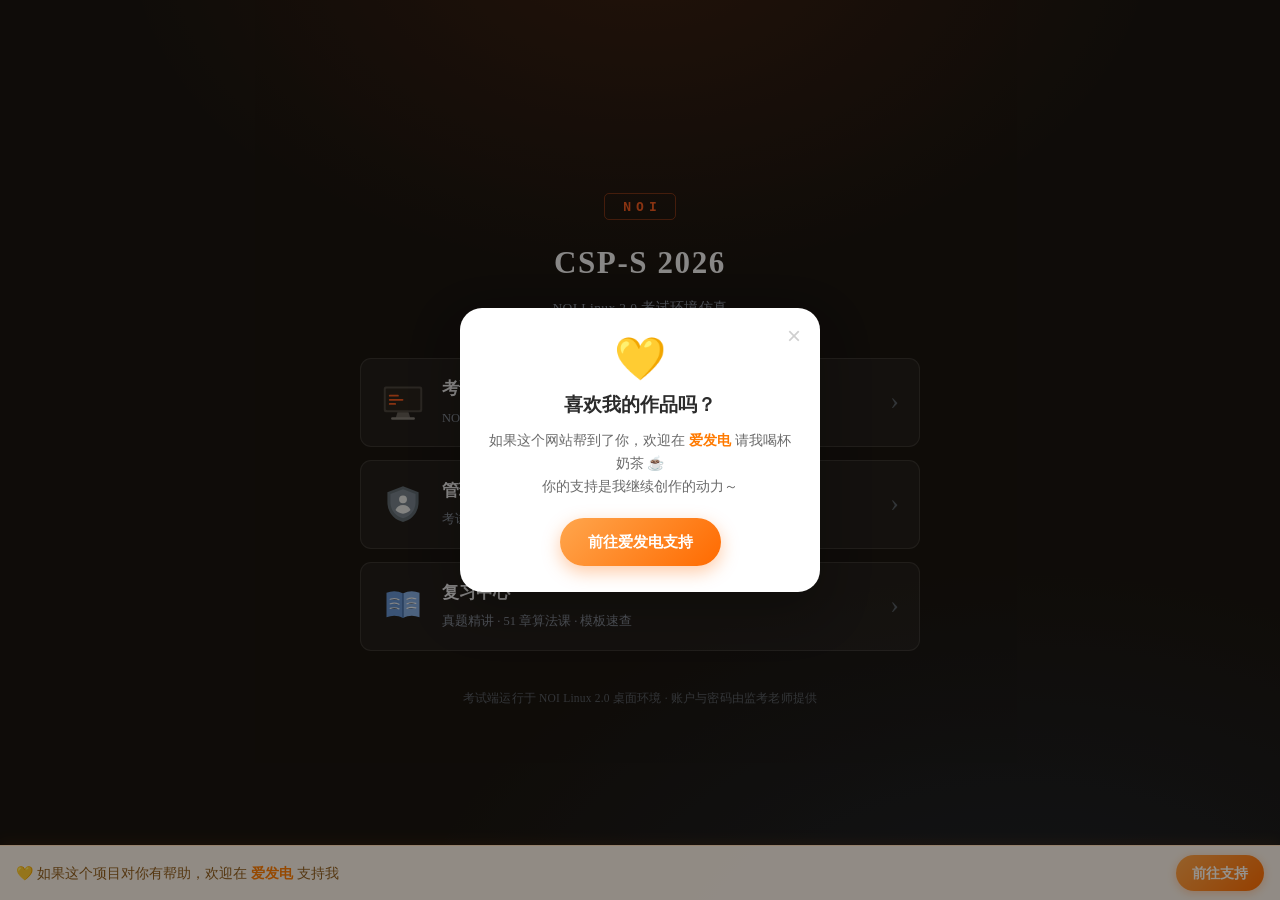
==== commit 688f2943: "add afdian footer + dismissible popup" ====
--- a/index.html
+++ b/index.html
@@ -5,6 +5,25 @@
 <meta name="viewport" content="width=device-width, initial-scale=1">
 <title>CSP-S 2026 · NOI Linux 考试环境</title>
 <link rel="stylesheet" href="style.css">
+<style>
+.afd-bar{position:fixed;left:0;right:0;bottom:0;z-index:2147483646;display:flex;align-items:center;justify-content:center;gap:14px;padding:9px 16px;background:rgba(255,252,248,.97);border-top:1px solid #ffe2c4;box-shadow:0 -2px 14px rgba(255,122,0,.10);font-family:-apple-system,BlinkMacSystemFont,"Segoe UI","PingFang SC","Microsoft YaHei",sans-serif;font-size:14px;color:#8a5a1e;}
+.afd-bar .afd-text{flex:0 1 auto;min-width:0;overflow:hidden;text-overflow:ellipsis;white-space:nowrap;}
+.afd-bar a.afd-link{color:#ff7a00;font-weight:600;text-decoration:none;}
+.afd-bar a.afd-go{margin-left:auto;flex:0 0 auto;background:linear-gradient(135deg,#ffa64d,#ff6a00);color:#fff;padding:7px 16px;border-radius:999px;font-weight:600;text-decoration:none;box-shadow:0 2px 10px rgba(255,106,0,.30);}
+.afd-bar a.afd-go:active{transform:translateY(1px);}
+.afd-modal{position:fixed;inset:0;z-index:2147483647;display:none;align-items:center;justify-content:center;padding:20px;background:rgba(20,12,0,.45);font-family:-apple-system,BlinkMacSystemFont,"Segoe UI","PingFang SC","Microsoft YaHei",sans-serif;}
+.afd-modal.afd-show{display:flex;}
+.afd-card{position:relative;width:min(360px,92vw);background:#fff;border-radius:22px;padding:30px 24px 26px;text-align:center;box-shadow:0 18px 50px rgba(0,0,0,.28);animation:afdPop .26s cubic-bezier(.2,.8,.3,1.2);}
+@keyframes afdPop{from{transform:scale(.88);opacity:0}to{transform:scale(1);opacity:1}}
+.afd-card .afd-close{position:absolute;top:12px;right:15px;border:none;background:none;font-size:24px;line-height:1;color:#cfcfcf;cursor:pointer;padding:4px;}
+.afd-card .afd-emoji{font-size:42px;line-height:1;}
+.afd-card h3{margin:10px 0 8px;font-size:19px;color:#2b2b2b;}
+.afd-card p{margin:0 0 20px;font-size:14px;line-height:1.65;color:#6b6b6b;}
+.afd-card p a{color:#ff7a00;font-weight:600;text-decoration:none;}
+.afd-card a.afd-support{display:inline-block;background:linear-gradient(135deg,#ffa64d,#ff6a00);color:#fff;padding:12px 28px;border-radius:999px;font-weight:600;font-size:15px;text-decoration:none;box-shadow:0 6px 18px rgba(255,106,0,.35);}
+.afd-card a.afd-support:active{transform:translateY(1px);}
+@media(max-width:520px){.afd-bar{font-size:13px;gap:10px;}.afd-bar a.afd-go{padding:6px 12px;}}
+</style>
 </head>
 <body class="home-body">
 
@@ -52,5 +71,30 @@
   }
 })();
 </script>
+<div class="afd-bar">
+  <span class="afd-text">💛 如果这个项目对你有帮助，欢迎在 <a class="afd-link" href="https://afdian.com/a/apple-pc" target="_blank" rel="noopener">爱发电</a> 支持我</span>
+  <a class="afd-go" href="https://afdian.com/a/apple-pc" target="_blank" rel="noopener">前往支持</a>
+</div>
+<div class="afd-modal" id="afdModal" role="dialog" aria-modal="true">
+  <div class="afd-card">
+    <button class="afd-close" id="afdClose" aria-label="关闭">×</button>
+    <div class="afd-emoji">💛</div>
+    <h3>喜欢我的作品吗？</h3>
+    <p>如果这个网站帮到了你，欢迎在 <a href="https://afdian.com/a/apple-pc" target="_blank" rel="noopener">爱发电</a> 请我喝杯奶茶 ☕<br>你的支持是我继续创作的动力～</p>
+    <a class="afd-support" href="https://afdian.com/a/apple-pc" target="_blank" rel="noopener">前往爱发电支持</a>
+  </div>
+</div>
+<script>
+(function(){
+  try{
+    if(localStorage.getItem('afd_dismissed')==='1') return;
+    var m=document.getElementById('afdModal'); if(!m) return;
+    m.classList.add('afd-show');
+    function close(){ m.classList.remove('afd-show'); try{localStorage.setItem('afd_dismissed','1');}catch(e){} }
+    var c=document.getElementById('afdClose'); if(c) c.onclick=close;
+    m.addEventListener('click',function(e){ if(e.target===m) close(); });
+  }catch(e){}
+})();
+</script>
 </body>
 </html>
--- a/style.css
+++ b/style.css
@@ -126,6 +126,21 @@
 }
 .adm-navbtn:hover{ background:rgba(255,255,255,.08); color:#fff; }
 .adm-navbtn.active{ background:#2f6fed; color:#fff; }
+/* ── 回收后台：得分徽章与检查点明细 ── */
+.grade-ac{ color:#1e9e4a; font-size:15px; }
+.grade-part{ color:#d38b1e; font-size:15px; }
+.grade-zero{ color:#d43c3c; font-size:15px; }
+.grade-ce{ color:#d43c3c; font-weight:700; }
+.grade-table td{ vertical-align:middle; }
+.grade-cases{ display:flex; flex-wrap:wrap; gap:6px; max-width:640px; }
+.grade-case{
+  padding:3px 9px; border-radius:3px; background:#eef2f6; color:#556; font-size:12px;
+  font-variant-numeric:tabular-nums; white-space:nowrap;
+}
+.grade-case.ok{ background:#e2f5e9; color:#17703a; }
+.grade-case.v-WA{ background:#fdecec; color:#b02a2a; }
+.grade-case.v-TLE{ background:#fdf3e0; color:#a06408; }
+.grade-case.v-RE{ background:#f3e8fd; color:#6d34ad; }
 .adm-folder{
   border:1px solid rgba(255,255,255,.14); border-radius:8px; padding:10px 12px; margin-bottom:12px;
   font-size:12px;
@@ -1614,6 +1629,59 @@
 .rc-btn.down:hover{ background:#3a8ed2; }
 .rc-btn:disabled{ opacity:.45; }
 
+/* 提交源代码对话框：真实回收系统要求手动粘贴，空内容提交无效 */
+.rc-mask{
+  position:absolute; inset:0; z-index:40; display:flex; align-items:center; justify-content:center;
+  background:rgba(16,32,52,.34); backdrop-filter:blur(1px);
+  animation:rcFade .12s ease-out both;
+}
+@keyframes rcFade{ from{ opacity:0 } to{ opacity:1 } }
+.rc-dlg{
+  width:min(640px,92%); max-height:88%; display:flex; flex-direction:column;
+  background:#fff; border-radius:3px; box-shadow:0 10px 34px rgba(16,40,70,.28);
+  animation:rcPop .16s cubic-bezier(.2,.9,.3,1) both;
+}
+@keyframes rcPop{ from{ opacity:0; transform:translateY(-8px) scale(.985) } to{ opacity:1; transform:none } }
+.rc-dlg-h{
+  flex:none; display:flex; align-items:center; height:38px; padding:0 10px 0 14px;
+  background:linear-gradient(90deg,#3aa0b8,#2f7fb8); color:#fff; font-size:14px; border-radius:3px 3px 0 0;
+}
+.rc-dlg-h span{ flex:1; min-width:0; overflow:hidden; text-overflow:ellipsis; white-space:nowrap; }
+.rc-dlg-x{
+  flex:none; border:0; background:transparent; color:rgba(255,255,255,.85);
+  font:14px/1 var(--ui-font); cursor:default; padding:4px 6px; border-radius:3px;
+}
+.rc-dlg-x:hover{ background:rgba(255,255,255,.18); color:#fff; }
+.rc-dlg-b{ flex:1; min-height:0; overflow:auto; padding:14px 16px 10px; }
+.rc-dlg-row{ display:flex; align-items:baseline; gap:10px; margin-bottom:7px; font-size:12.5px; }
+.rc-dlg-lab{ flex:none; width:60px; color:#6b7b8c; text-align:right; }
+.rc-dlg-file{ font-family:var(--mono-font); color:#2a3a4c; }
+.rc-dlg-prev{ color:#8a6d20; font-size:12px; }
+.rc-dlg-tip{
+  margin:9px 0 8px; padding:8px 10px; font-size:12px; line-height:1.75; color:#4a5b6c;
+  background:#f2f7fc; border:1px solid #dde8f2; border-left:3px solid #3aa0b8; border-radius:2px;
+}
+.rc-dlg-tip b{ color:#2f7fb8; font-weight:600; }
+.rc-paste{
+  display:block; width:100%; height:236px; resize:vertical; box-sizing:border-box;
+  padding:8px 10px; border:1px solid #c8d6e4; border-radius:2px; background:#fdfeff; color:#26384a;
+  font:12.5px/1.6 var(--mono-font); tab-size:8; outline:0;
+}
+.rc-paste:focus{ border-color:#3aa0b8; box-shadow:0 0 0 2px rgba(58,160,184,.16); }
+.rc-paste::placeholder{ color:#a8b6c4; }
+.rc-dlg-bar{ display:flex; align-items:center; gap:10px; padding:7px 2px 2px; font-size:12px; }
+.rc-stat{ color:#6b7b8c; font-variant-numeric:tabular-nums; }
+.rc-spacer{ flex:1; }
+.rc-err{ color:#c0392b; font-weight:600; }
+.rc-dlg-f{
+  flex:none; display:flex; justify-content:flex-end; gap:8px;
+  padding:10px 16px; border-top:1px solid #e6edf4; background:#f7fafc; border-radius:0 0 3px 3px;
+}
+.rc-dlg-f .rc-btn{ padding:5px 16px; font-size:12.5px; background:#e9eef4; color:#33455a; }
+.rc-dlg-f .rc-btn:hover{ background:#dde5ee; }
+.rc-dlg-f .rc-btn.submit{ background:#2f7fc1; color:#fff; }
+.rc-dlg-f .rc-btn.submit:hover{ background:#3a8ed2; }
+
 /* 登录页 */
 .rc-login{
   position:relative; flex:1; min-height:0; display:flex; flex-direction:column;
@@ -2090,6 +2158,11 @@
 }
 .cbc-node:hover{ background:rgba(247,247,247,.09); }
 .cbc-node.sel{ background:#df4a16; color:#fff; }
+.cbc-node.dim{ opacity:.5; }
+.cbc-node.dim span{ font-style:italic; }
+/* Management 的 Symbols / Resources 页签内容（Projects 页签就是 .cbc-tree） */
+.cbc-syms,.cbc-res{ flex:1; min-height:0; overflow:auto; }
+.cbc-res-empty{ padding:16px 12px; color:#8b8b8b; font-size:12px; }
 .cbc-node .cbc-caret{
   flex:none; width:10px; text-align:center; font-size:8px; color:#a8a8a8;
 }
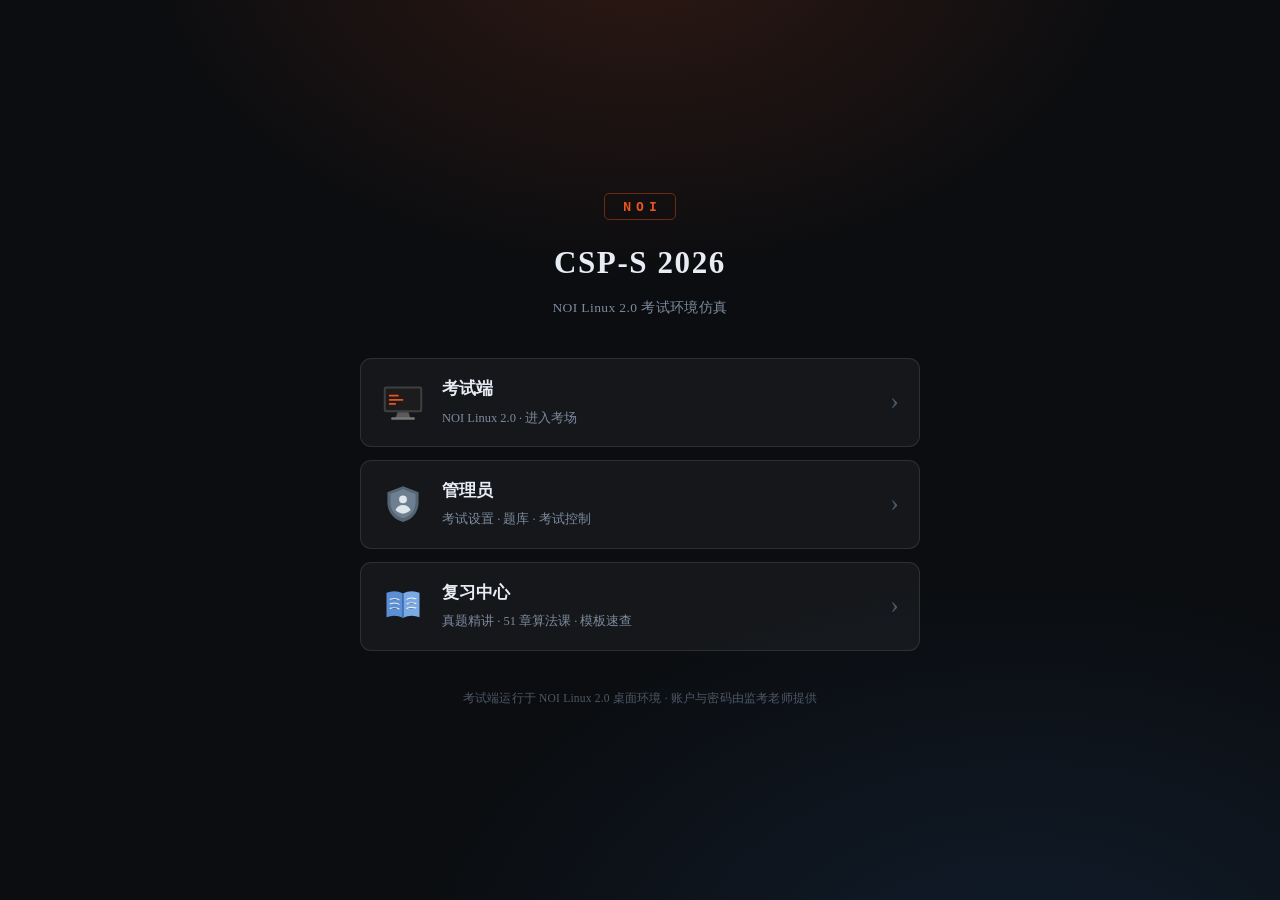
==== commit bbc0466c: "替换爱发电旧挂件为统一小浮窗（index.html）" ====
--- a/index.html
+++ b/index.html
@@ -71,30 +71,7 @@
   }
 })();
 </script>
-<div class="afd-bar">
-  <span class="afd-text">💛 如果这个项目对你有帮助，欢迎在 <a class="afd-link" href="https://afdian.com/a/apple-pc" target="_blank" rel="noopener">爱发电</a> 支持我</span>
-  <a class="afd-go" href="https://afdian.com/a/apple-pc" target="_blank" rel="noopener">前往支持</a>
-</div>
-<div class="afd-modal" id="afdModal" role="dialog" aria-modal="true">
-  <div class="afd-card">
-    <button class="afd-close" id="afdClose" aria-label="关闭">×</button>
-    <div class="afd-emoji">💛</div>
-    <h3>喜欢我的作品吗？</h3>
-    <p>如果这个网站帮到了你，欢迎在 <a href="https://afdian.com/a/apple-pc" target="_blank" rel="noopener">爱发电</a> 请我喝杯奶茶 ☕<br>你的支持是我继续创作的动力～</p>
-    <a class="afd-support" href="https://afdian.com/a/apple-pc" target="_blank" rel="noopener">前往爱发电支持</a>
-  </div>
-</div>
-<script>
-(function(){
-  try{
-    if(localStorage.getItem('afd_dismissed')==='1') return;
-    var m=document.getElementById('afdModal'); if(!m) return;
-    m.classList.add('afd-show');
-    function close(){ m.classList.remove('afd-show'); try{localStorage.setItem('afd_dismissed','1');}catch(e){} }
-    var c=document.getElementById('afdClose'); if(c) c.onclick=close;
-    m.addEventListener('click',function(e){ if(e.target===m) close(); });
-  }catch(e){}
-})();
-</script>
+
+<script defer src="https://apple-pc.github.io/macl/afd-float.js"></script>
 </body>
 </html>
